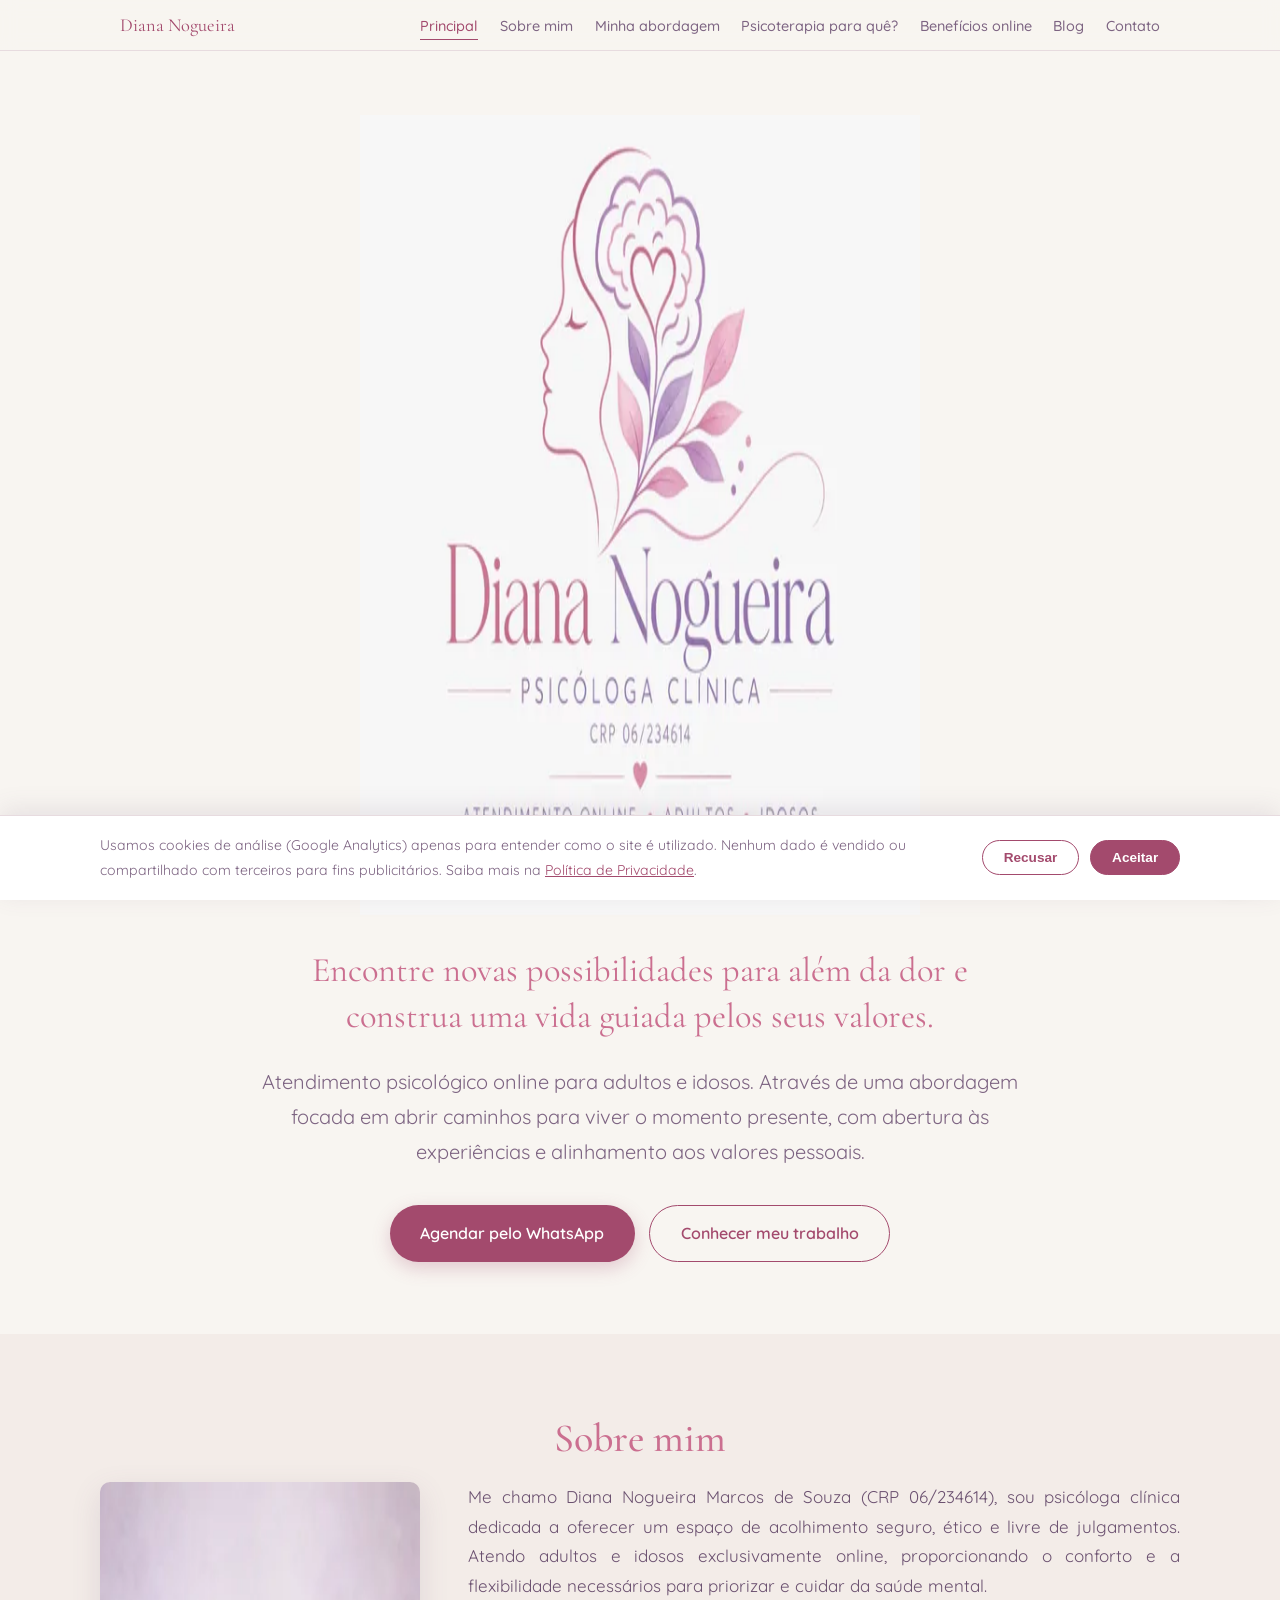
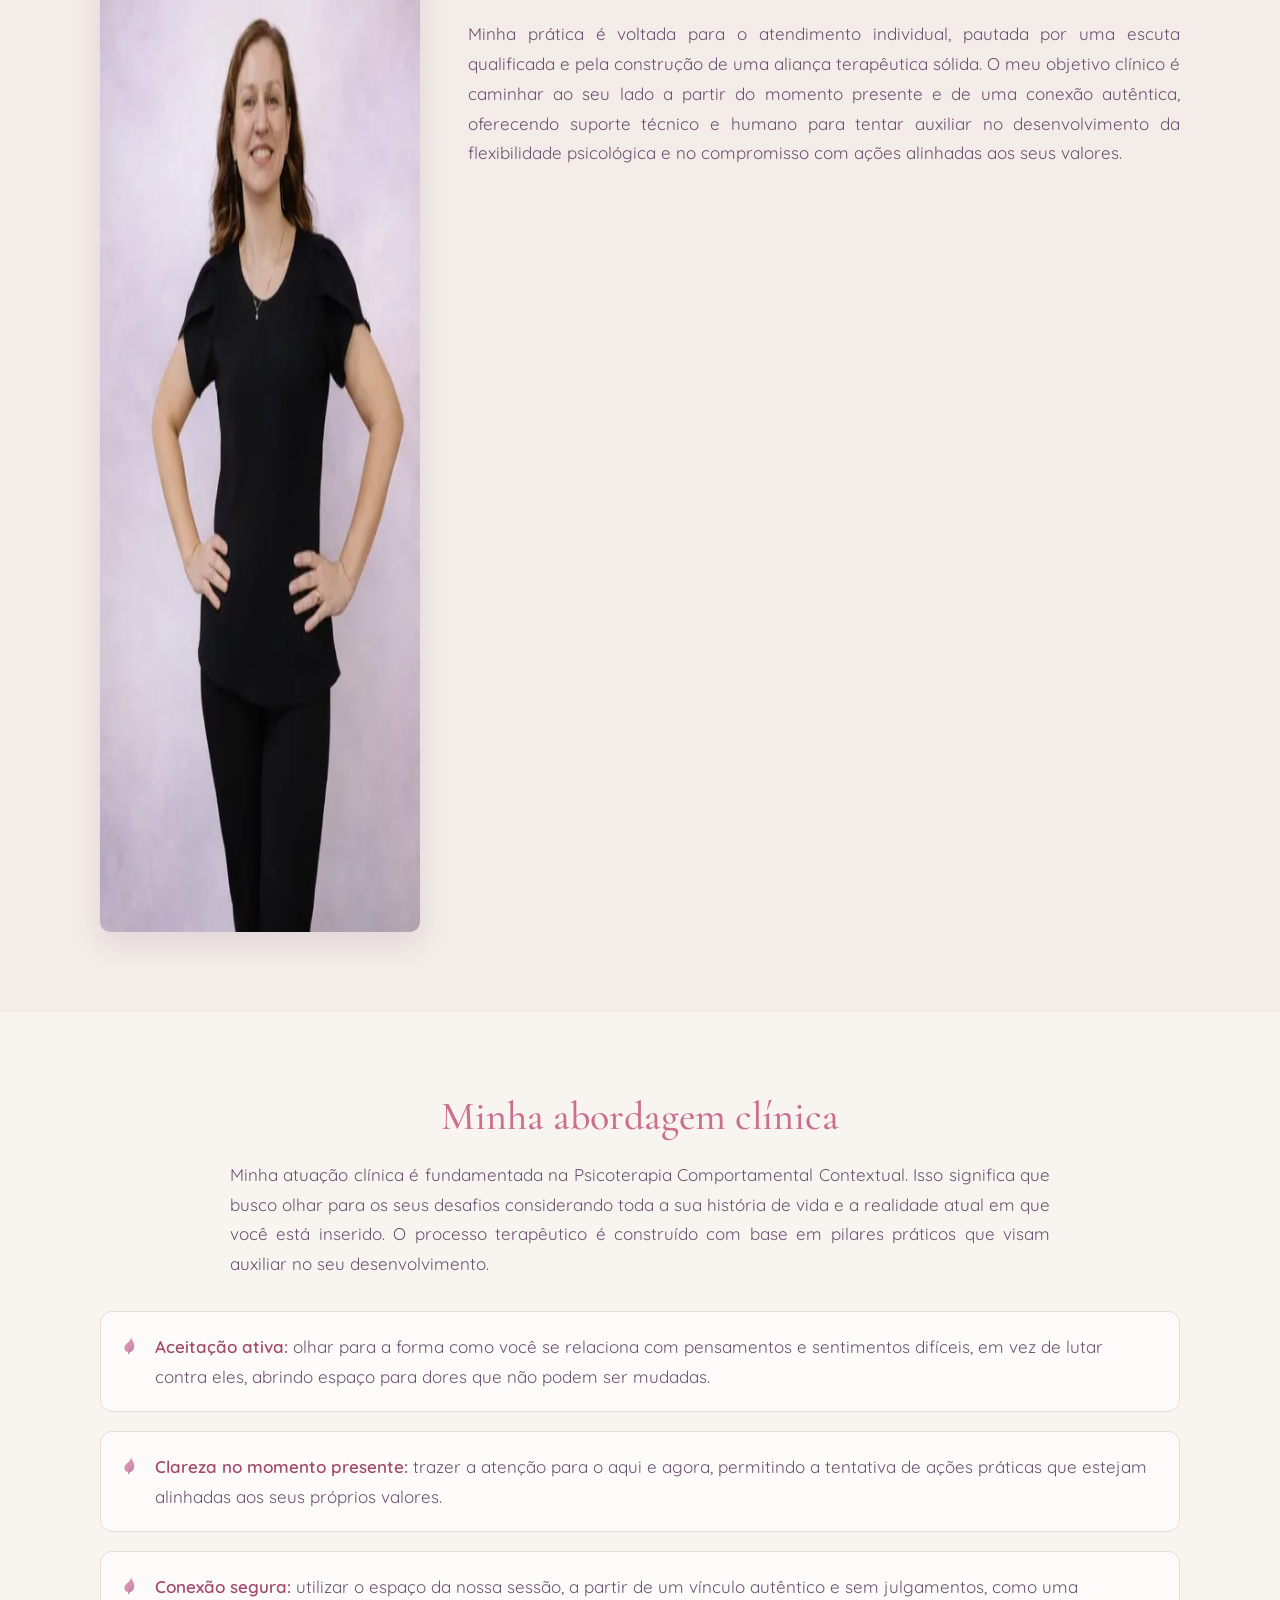
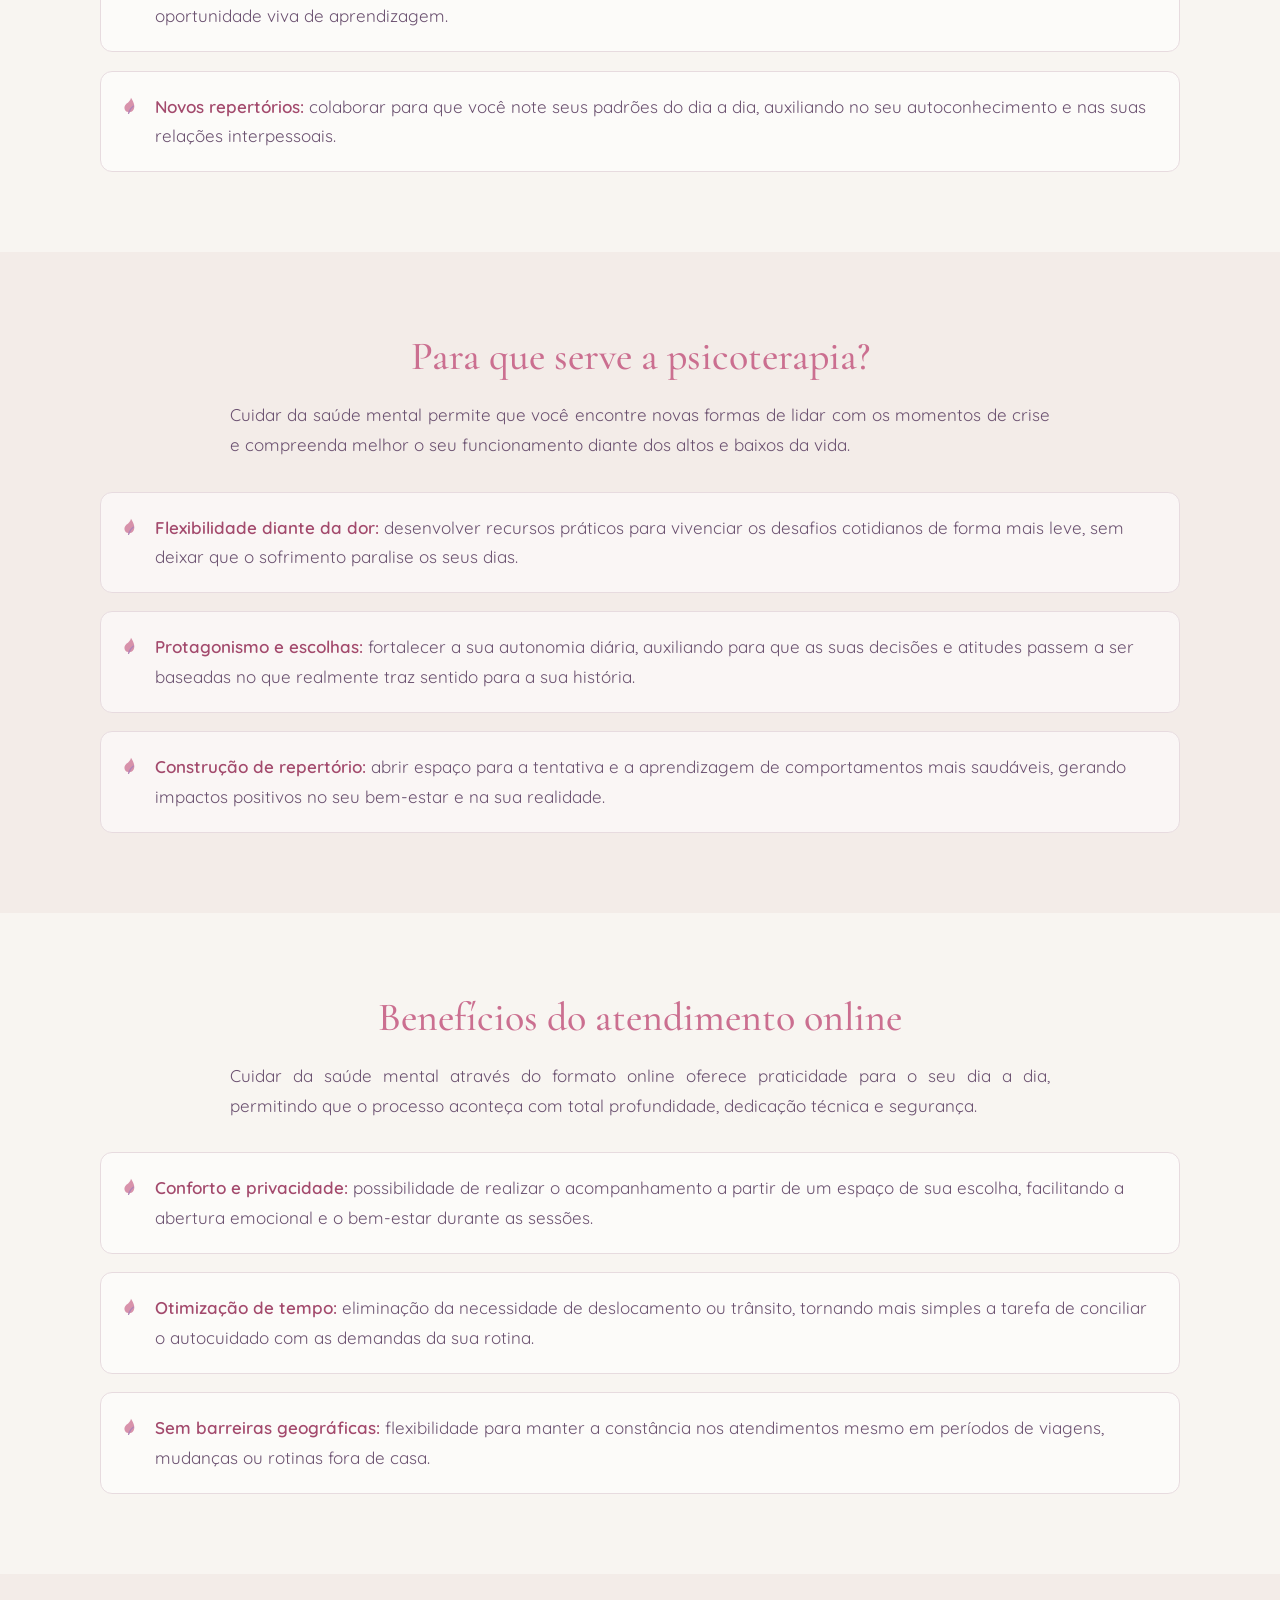
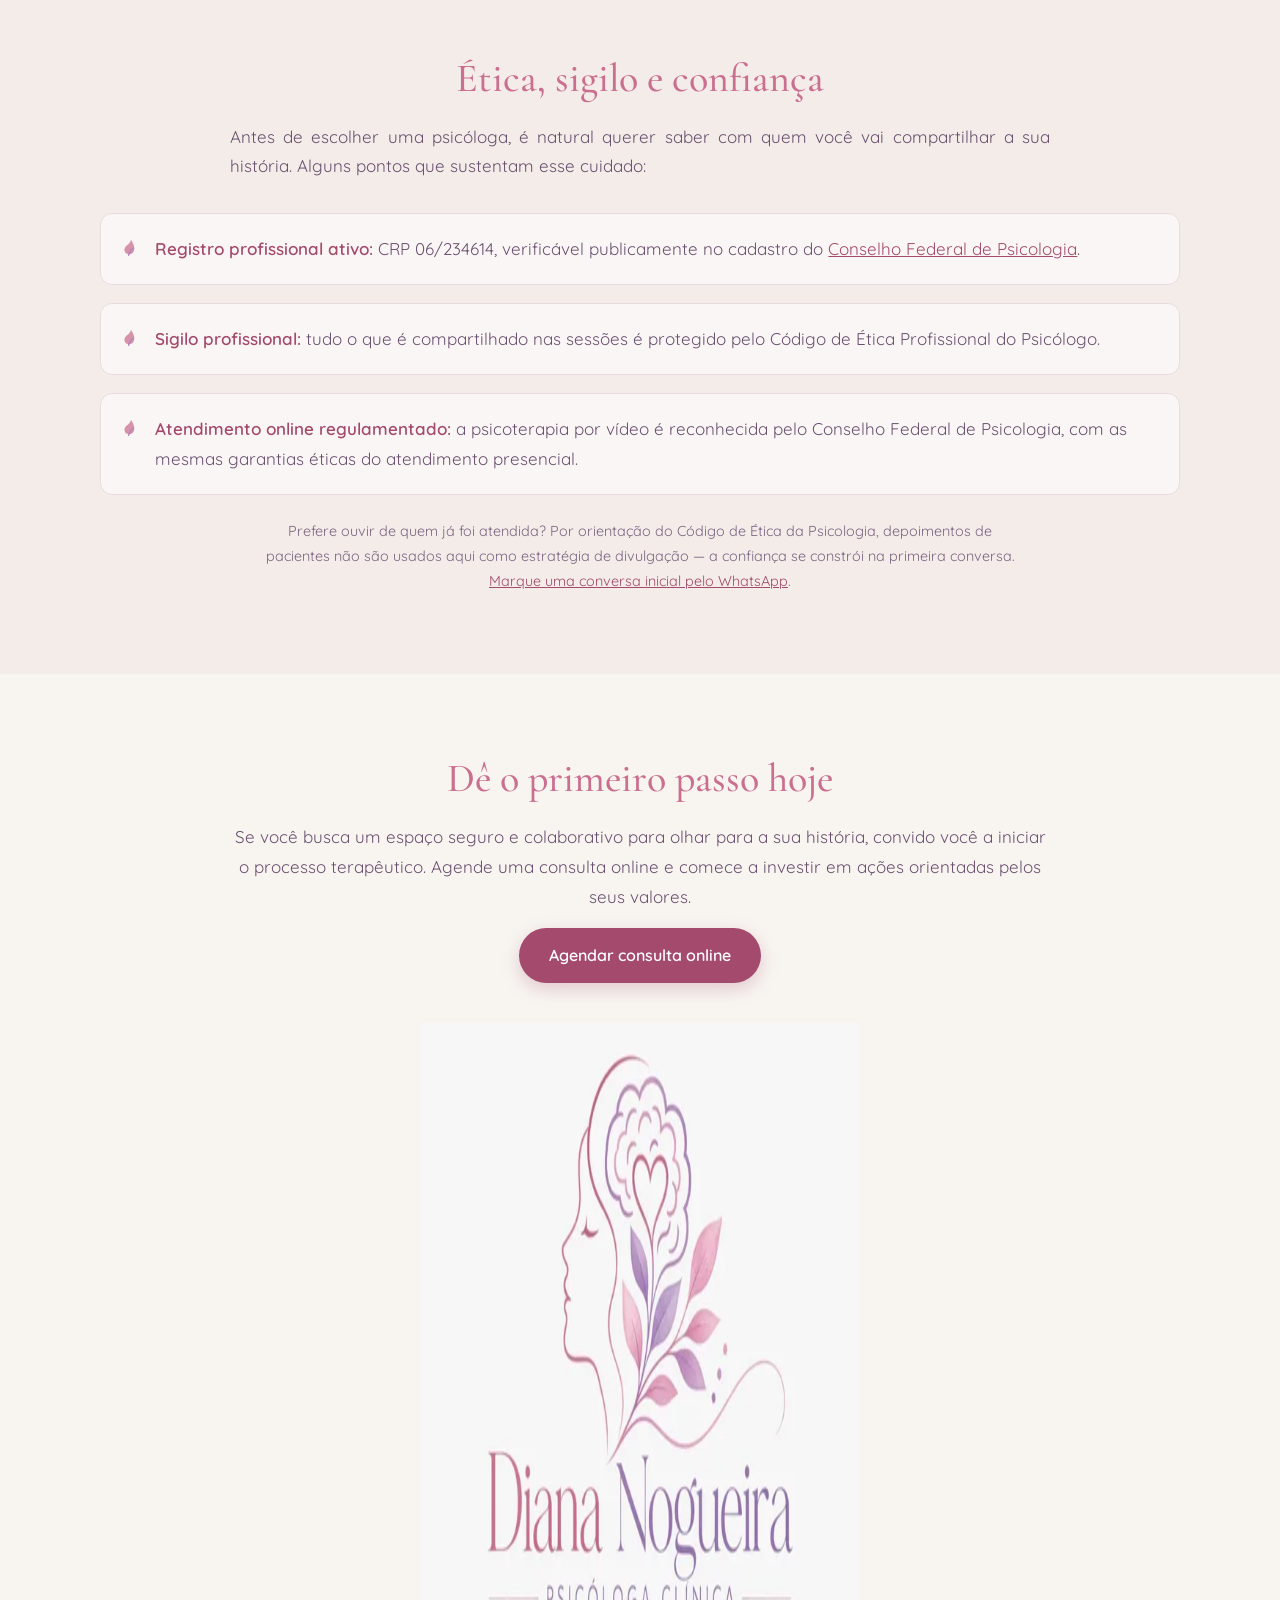
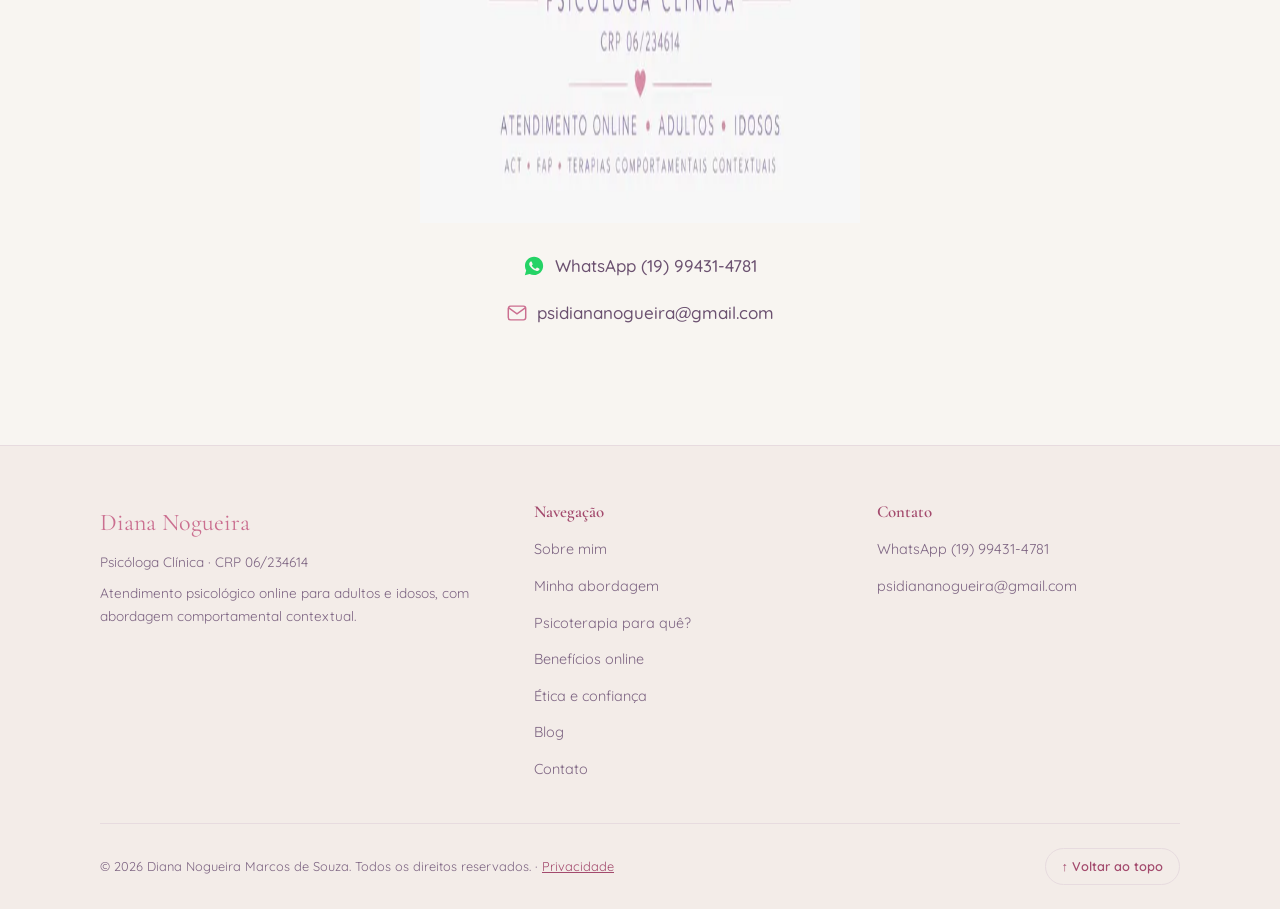
==== index.html @ 44d2a169 "Audiência: otimizar imagens, imagem OG, política de privacidade, blog e seção de confiança - Reduz o" ====
<!DOCTYPE html>
<html lang="pt-BR">
<head>
<meta charset="utf-8">
<meta name="viewport" content="width=device-width, initial-scale=1">
<title>Diana Nogueira — Psicóloga Clínica CRP 06/234614 | Atendimento online</title>
<meta name="description" content="Psicóloga clínica CRP 06/234614. Atendimento psicológico online para adultos e idosos, com abordagem comportamental contextual. Agende sua consulta.">
<meta name="author" content="Diana Nogueira Marcos de Souza">
<link rel="canonical" href="https://psidiananogueira.com.br/">
<meta property="og:type" content="website">
<meta property="og:locale" content="pt_BR">
<meta property="og:url" content="https://psidiananogueira.com.br/">
<meta property="og:title" content="Diana Nogueira — Psicóloga Clínica CRP 06/234614">
<meta property="og:description" content="Atendimento psicológico online para adultos e idosos. Encontre novas possibilidades para além da dor e construa uma vida guiada pelos seus valores.">
<meta property="og:image" content="https://psidiananogueira.com.br/assets/og-image.jpg">
<meta property="og:image:width" content="1200">
<meta property="og:image:height" content="630">
<meta name="twitter:card" content="summary_large_image">
<meta name="twitter:image" content="https://psidiananogueira.com.br/assets/og-image.jpg">
<meta name="theme-color" content="#f8f5f1">
<meta name="robots" content="index,follow">

<!-- Google Analytics (GA4) -->
<!-- Substitua "G-XXXXXXXXXX" (nas duas ocorrências abaixo) pelo ID de métricas
     real do GA4 antes de publicar em produção. Sem um ID válido este script
     não envia dados a lugar nenhum.
     Consentimento (LGPD): por padrão o armazenamento de analytics fica
     "denied" (Google Consent Mode v2). Só passa a "granted" quando a pessoa
     visitante aceita no aviso de cookies — ver script no fim do <body>. -->
<script>window.GA_MEASUREMENT_ID = 'G-XXXXXXXXXX';</script>
<script>
  window.dataLayer = window.dataLayer || [];
  function gtag(){ dataLayer.push(arguments); }
  gtag('consent', 'default', { analytics_storage: 'denied', ad_storage: 'denied' });
  gtag('js', new Date());
  gtag('config', window.GA_MEASUREMENT_ID, { anonymize_ip: true });
</script>
<script async src="https://www.googletagmanager.com/gtag/js?id=G-XXXXXXXXXX"></script>

<link rel="icon" href="assets/favicon.png" type="image/png">
<link rel="apple-touch-icon" href="assets/favicon.png">
<link rel="preconnect" href="https://fonts.googleapis.com">
<link rel="preconnect" href="https://fonts.gstatic.com" crossorigin>
<link href="https://fonts.googleapis.com/css2?family=Cormorant+Garamond:wght@400;500;600&family=Quicksand:wght@400;500;600&display=swap" rel="stylesheet">
<script type="application/ld+json">
{
  "@context": "https://schema.org",
  "@type": "Psychologist",
  "name": "Diana Nogueira Marcos de Souza",
  "alternateName": "Psicóloga Diana Nogueira",
  "description": "Psicóloga clínica (CRP 06/234614). Atendimento psicológico online para adultos e idosos.",
  "url": "https://psidiananogueira.com.br/",
  "image": "https://psidiananogueira.com.br/assets/logo-1200.jpg",
  "email": "psidiananogueira@gmail.com",
  "telephone": "+5519994314781",
  "availableLanguage": "pt-BR",
  "areaServed": "BR",
  "medicalSpecialty": "Psychiatric",
  "availableService": {
    "@type": "MedicalTherapy",
    "name": "Psicoterapia online individual"
  }
}
</script>
<link rel="stylesheet" href="assets/site.css">
</head>
<body>

<header class="site-header">
  <nav class="nav" aria-label="Navegação principal">
    <a class="brand" href="#principal">
      <span>Diana Nogueira</span>
    </a>
    <button class="nav-toggle" aria-expanded="false" aria-controls="menu" aria-label="Abrir menu">☰</button>
    <ul class="nav-links" id="menu">
      <li><a href="#principal">Principal</a></li>
      <li><a href="#sobre">Sobre mim</a></li>
      <li><a href="#abordagem">Minha abordagem</a></li>
      <li><a href="#psicoterapia">Psicoterapia para quê?</a></li>
      <li><a href="#beneficios">Benefícios online</a></li>
      <li><a href="blog/">Blog</a></li>
      <li><a href="#contato">Contato</a></li>
    </ul>
  </nav>
</header>

<main>

<section id="principal" class="hero">
  <div class="wrap">
    <picture>
      <source type="image/webp" srcset="assets/logo-600.webp 600w, assets/logo-1200.webp 1200w" sizes="(max-width:560px) 92vw, 560px">
      <img class="logo" src="assets/logo-1200.jpg" srcset="assets/logo-600.jpg 600w, assets/logo-1200.jpg 1200w" sizes="(max-width:560px) 92vw, 560px" width="1200" height="800" alt="Logotipo Diana Nogueira — psicóloga clínica" fetchpriority="high">
    </picture>
    <h1 class="sr-only">Diana Nogueira — Psicóloga Clínica</h1>
    <p class="claim">Encontre novas possibilidades para além da dor e construa uma vida guiada pelos seus valores.</p>
    <p class="intro lead">Atendimento psicológico online para adultos e idosos. Através de uma abordagem focada em abrir caminhos para viver o momento presente, com abertura às experiências e alinhamento aos valores pessoais.</p>
    <div class="btn-row">
      <a class="btn btn-primary" href="https://wa.me/5519994314781" target="_blank" rel="noopener" data-track="whatsapp" data-track-location="hero">Agendar pelo WhatsApp</a>
      <a class="btn btn-ghost" href="#sobre">Conhecer meu trabalho</a>
    </div>
  </div>
</section>

<section id="sobre">
  <div class="wrap">
    <h2 class="reveal">Sobre mim</h2>
    <div class="about reveal">
      <picture>
        <source type="image/webp" srcset="assets/foto-350.webp 350w, assets/foto-700.webp 700w" sizes="(max-width:820px) 300px, 320px">
        <img src="assets/foto-700.jpg" srcset="assets/foto-350.jpg 350w, assets/foto-700.jpg 700w" sizes="(max-width:820px) 300px, 320px" width="700" height="1050" alt="Diana Nogueira, psicóloga clínica" loading="lazy">
      </picture>
      <div>
        <p>Me chamo Diana Nogueira Marcos de Souza (CRP 06/234614), sou psicóloga clínica dedicada a oferecer um espaço de acolhimento seguro, ético e livre de julgamentos. Atendo adultos e idosos exclusivamente online, proporcionando o conforto e a flexibilidade necessários para priorizar e cuidar da saúde mental.</p>
        <p>Minha prática é voltada para o atendimento individual, pautada por uma escuta qualificada e pela construção de uma aliança terapêutica sólida. O meu objetivo clínico é caminhar ao seu lado a partir do momento presente e de uma conexão autêntica, oferecendo suporte técnico e humano para tentar auxiliar no desenvolvimento da flexibilidade psicológica e no compromisso com ações alinhadas aos seus valores.</p>
      </div>
    </div>
  </div>
</section>

<section id="abordagem">
  <div class="wrap">
    <h2 class="reveal">Minha abordagem clínica</h2>
    <p class="section-intro reveal">Minha atuação clínica é fundamentada na Psicoterapia Comportamental Contextual. Isso significa que busco olhar para os seus desafios considerando toda a sua história de vida e a realidade atual em que você está inserido. O processo terapêutico é construído com base em pilares práticos que visam auxiliar no seu desenvolvimento.</p>
    <ul class="pillars reveal-group">
      <li><strong>Aceitação ativa:</strong> olhar para a forma como você se relaciona com pensamentos e sentimentos difíceis, em vez de lutar contra eles, abrindo espaço para dores que não podem ser mudadas.</li>
      <li><strong>Clareza no momento presente:</strong> trazer a atenção para o aqui e agora, permitindo a tentativa de ações práticas que estejam alinhadas aos seus próprios valores.</li>
      <li><strong>Conexão segura:</strong> utilizar o espaço da nossa sessão, a partir de um vínculo autêntico e sem julgamentos, como uma oportunidade viva de aprendizagem.</li>
      <li><strong>Novos repertórios:</strong> colaborar para que você note seus padrões do dia a dia, auxiliando no seu autoconhecimento e nas suas relações interpessoais.</li>
    </ul>
  </div>
</section>

<section id="psicoterapia">
  <div class="wrap">
    <h2 class="reveal">Para que serve a psicoterapia?</h2>
    <p class="section-intro reveal">Cuidar da saúde mental permite que você encontre novas formas de lidar com os momentos de crise e compreenda melhor o seu funcionamento diante dos altos e baixos da vida.</p>
    <ul class="pillars reveal-group">
      <li><strong>Flexibilidade diante da dor:</strong> desenvolver recursos práticos para vivenciar os desafios cotidianos de forma mais leve, sem deixar que o sofrimento paralise os seus dias.</li>
      <li><strong>Protagonismo e escolhas:</strong> fortalecer a sua autonomia diária, auxiliando para que as suas decisões e atitudes passem a ser baseadas no que realmente traz sentido para a sua história.</li>
      <li><strong>Construção de repertório:</strong> abrir espaço para a tentativa e a aprendizagem de comportamentos mais saudáveis, gerando impactos positivos no seu bem-estar e na sua realidade.</li>
    </ul>
  </div>
</section>

<section id="beneficios">
  <div class="wrap">
    <h2 class="reveal">Benefícios do atendimento online</h2>
    <p class="section-intro reveal">Cuidar da saúde mental através do formato online oferece praticidade para o seu dia a dia, permitindo que o processo aconteça com total profundidade, dedicação técnica e segurança.</p>
    <ul class="pillars reveal-group">
      <li><strong>Conforto e privacidade:</strong> possibilidade de realizar o acompanhamento a partir de um espaço de sua escolha, facilitando a abertura emocional e o bem-estar durante as sessões.</li>
      <li><strong>Otimização de tempo:</strong> eliminação da necessidade de deslocamento ou trânsito, tornando mais simples a tarefa de conciliar o autocuidado com as demandas da sua rotina.</li>
      <li><strong>Sem barreiras geográficas:</strong> flexibilidade para manter a constância nos atendimentos mesmo em períodos de viagens, mudanças ou rotinas fora de casa.</li>
    </ul>
  </div>
</section>

<section id="confianca">
  <div class="wrap">
    <h2 class="reveal">Ética, sigilo e confiança</h2>
    <p class="section-intro reveal">Antes de escolher uma psicóloga, é natural querer saber com quem você vai compartilhar a sua história. Alguns pontos que sustentam esse cuidado:</p>
    <ul class="pillars reveal-group">
      <li><strong>Registro profissional ativo:</strong> CRP 06/234614, verificável publicamente no cadastro do <a href="https://cfp.org.br/" target="_blank" rel="noopener">Conselho Federal de Psicologia</a>.</li>
      <li><strong>Sigilo profissional:</strong> tudo o que é compartilhado nas sessões é protegido pelo Código de Ética Profissional do Psicólogo.</li>
      <li><strong>Atendimento online regulamentado:</strong> a psicoterapia por vídeo é reconhecida pelo Conselho Federal de Psicologia, com as mesmas garantias éticas do atendimento presencial.</li>
    </ul>
    <p class="trust-note">Prefere ouvir de quem já foi atendida? Por orientação do Código de Ética da Psicologia, depoimentos de pacientes não são usados aqui como estratégia de divulgação — a confiança se constrói na primeira conversa. <a href="https://wa.me/5519994314781" target="_blank" rel="noopener" data-track="whatsapp" data-track-location="confianca">Marque uma conversa inicial pelo WhatsApp</a>.</p>
  </div>
</section>

<section id="contato" class="contact">
  <div class="wrap">
    <h2 class="reveal">Dê o primeiro passo hoje</h2>
    <p class="section-intro reveal" style="text-align:center">Se você busca um espaço seguro e colaborativo para olhar para a sua história, convido você a iniciar o processo terapêutico. Agende uma consulta online e comece a investir em ações orientadas pelos seus valores.</p>
    <div class="btn-row">
      <a class="btn btn-primary" href="https://wa.me/5519994314781" target="_blank" rel="noopener" data-track="whatsapp" data-track-location="contato">Agendar consulta online</a>
    </div>
    <picture>
      <source type="image/webp" srcset="assets/logo-600.webp 600w, assets/logo-1200.webp 1200w" sizes="(max-width:820px) 88vw, 440px">
      <img class="logo" src="assets/logo-1200.jpg" srcset="assets/logo-600.jpg 600w, assets/logo-1200.jpg 1200w" sizes="(max-width:820px) 88vw, 440px" width="1200" height="800" alt="" aria-hidden="true" loading="lazy">
    </picture>
    <ul class="contact-list">
      <li>
        <a href="https://wa.me/5519994314781" target="_blank" rel="noopener" data-track="whatsapp" data-track-location="contact-list">
          <svg viewBox="0 0 24 24" fill="#25d366" aria-hidden="true"><path d="M12.04 2C6.58 2 2.13 6.45 2.13 11.91c0 1.75.46 3.45 1.32 4.95L2 22l5.25-1.38a9.9 9.9 0 0 0 4.79 1.22h.01c5.46 0 9.91-4.45 9.91-9.91S17.5 2 12.04 2zm5.8 14.06c-.24.68-1.42 1.31-1.95 1.36-.5.05-.98.24-3.3-.69-2.77-1.09-4.53-3.92-4.67-4.1-.14-.19-1.12-1.49-1.12-2.84s.71-2.02.96-2.29c.25-.28.55-.35.73-.35h.52c.17 0 .4-.06.62.48.24.57.8 1.98.87 2.12.07.14.12.31.02.5-.09.19-.14.31-.28.47-.14.16-.29.36-.42.48-.14.14-.28.29-.12.57.16.28.71 1.17 1.52 1.9 1.05.93 1.93 1.22 2.21 1.36.28.14.44.12.6-.07.17-.19.69-.81.88-1.09.19-.28.37-.23.62-.14.25.09 1.6.75 1.88.89.28.14.46.21.53.33.07.12.07.68-.17 1.36z"/></svg>
          WhatsApp (19) 99431-4781
        </a>
      </li>
      <li>
        <a href="mailto:psidiananogueira@gmail.com" data-track="email" data-track-location="contact-list">
          <svg viewBox="0 0 24 24" fill="none" stroke="#cb6f90" stroke-width="1.6" aria-hidden="true"><rect x="2.5" y="4.5" width="19" height="15" rx="2.5"/><path d="m3 6.5 9 6.5 9-6.5"/></svg>
          psidiananogueira@gmail.com
        </a>
      </li>
    </ul>
  </div>
</section>

</main>

<a class="wa-float" href="https://wa.me/5519994314781" target="_blank" rel="noopener" aria-label="Conversar no WhatsApp" data-track="whatsapp" data-track-location="floating-button">
  <svg viewBox="0 0 24 24" aria-hidden="true"><path d="M12.04 2C6.58 2 2.13 6.45 2.13 11.91c0 1.75.46 3.45 1.32 4.95L2 22l5.25-1.38a9.9 9.9 0 0 0 4.79 1.22h.01c5.46 0 9.91-4.45 9.91-9.91S17.5 2 12.04 2zm5.8 14.06c-.24.68-1.42 1.31-1.95 1.36-.5.05-.98.24-3.3-.69-2.77-1.09-4.53-3.92-4.67-4.1-.14-.19-1.12-1.49-1.12-2.84s.71-2.02.96-2.29c.25-.28.55-.35.73-.35h.52c.17 0 .4-.06.62.48.24.57.8 1.98.87 2.12.07.14.12.31.02.5-.09.19-.14.31-.28.47-.14.16-.29.36-.42.48-.14.14-.28.29-.12.57.16.28.71 1.17 1.52 1.9 1.05.93 1.93 1.22 2.21 1.36.28.14.44.12.6-.07.17-.19.69-.81.88-1.09.19-.28.37-.23.62-.14.25.09 1.6.75 1.88.89.28.14.46.21.53.33.07.12.07.68-.17 1.36z"/></svg>
</a>

<footer class="site-footer">
  <div class="wrap footer-grid">
    <div class="footer-brand">
      <span class="footer-name">Diana Nogueira</span>
      <p>Psicóloga Clínica · CRP 06/234614</p>
      <p>Atendimento psicológico online para adultos e idosos, com abordagem comportamental contextual.</p>
    </div>
    <nav class="footer-links" aria-label="Links do rodapé">
      <h3>Navegação</h3>
      <a href="#sobre">Sobre mim</a>
      <a href="#abordagem">Minha abordagem</a>
      <a href="#psicoterapia">Psicoterapia para quê?</a>
      <a href="#beneficios">Benefícios online</a>
      <a href="#confianca">Ética e confiança</a>
      <a href="blog/">Blog</a>
      <a href="#contato">Contato</a>
    </nav>
    <div class="footer-contact">
      <h3>Contato</h3>
      <a href="https://wa.me/5519994314781" target="_blank" rel="noopener" data-track="whatsapp" data-track-location="footer">WhatsApp (19) 99431-4781</a>
      <a href="mailto:psidiananogueira@gmail.com" data-track="email" data-track-location="footer">psidiananogueira@gmail.com</a>
    </div>
  </div>
  <div class="wrap footer-bottom">
    <p>© <span id="year"></span> Diana Nogueira Marcos de Souza. Todos os direitos reservados. · <a href="privacidade.html">Privacidade</a></p>
    <a class="to-top" href="#principal">↑ Voltar ao topo</a>
  </div>
</footer>

<div class="cookie-banner" id="cookie-banner" role="dialog" aria-label="Aviso de cookies">
  <div class="wrap">
    <p>Usamos cookies de análise (Google Analytics) apenas para entender como o site é utilizado. Nenhum dado é vendido ou compartilhado com terceiros para fins publicitários. Saiba mais na <a href="privacidade.html">Política de Privacidade</a>.</p>
    <div class="cookie-actions">
      <button type="button" class="decline" id="cookie-decline">Recusar</button>
      <button type="button" class="accept" id="cookie-accept">Aceitar</button>
    </div>
  </div>
</div>

<script>
(function(){
  var btn = document.querySelector('.nav-toggle');
  var menu = document.getElementById('menu');
  btn.addEventListener('click', function(){
    var open = menu.classList.toggle('open');
    btn.setAttribute('aria-expanded', open);
    btn.textContent = open ? '✕' : '☰';
  });
  menu.addEventListener('click', function(e){
    if (e.target.tagName === 'A') {
      menu.classList.remove('open');
      btn.setAttribute('aria-expanded','false');
      btn.textContent = '☰';
    }
  });
})();

// footer year
(function(){
  var year = document.getElementById('year');
  if (year) year.textContent = new Date().getFullYear();
})();

// LGPD cookie consent (gates Google Consent Mode's analytics_storage)
(function(){
  var KEY = 'diana-cookie-consent';
  var banner = document.getElementById('cookie-banner');
  var accept = document.getElementById('cookie-accept');
  var decline = document.getElementById('cookie-decline');
  if (!banner || !accept || !decline) return;

  function applyConsent(choice){
    if (typeof gtag === 'function') {
      gtag('consent', 'update', {
        analytics_storage: choice === 'granted' ? 'granted' : 'denied'
      });
    }
  }

  var stored = localStorage.getItem(KEY);
  if (stored === 'granted' || stored === 'denied') {
    applyConsent(stored);
  } else {
    banner.classList.add('show');
  }

  accept.addEventListener('click', function(){
    localStorage.setItem(KEY, 'granted');
    applyConsent('granted');
    banner.classList.remove('show');
  });
  decline.addEventListener('click', function(){
    localStorage.setItem(KEY, 'denied');
    applyConsent('denied');
    banner.classList.remove('show');
  });
})();

// scroll-reveal animations (skipped entirely for prefers-reduced-motion)
(function(){
  if (!('IntersectionObserver' in window)) return;
  if (window.matchMedia('(prefers-reduced-motion: reduce)').matches) return;
  var targets = document.querySelectorAll('.reveal, .reveal-group');
  var io = new IntersectionObserver(function(entries){
    entries.forEach(function(entry){
      if (entry.isIntersecting) {
        entry.target.classList.add('in-view');
        io.unobserve(entry.target);
      }
    });
  }, { threshold: 0.15, rootMargin: '0px 0px -40px 0px' });
  targets.forEach(function(t){ io.observe(t); });
})();

// active nav link highlighting
(function(){
  var sections = document.querySelectorAll('main section[id]');
  var links = document.querySelectorAll('.nav-links a');
  if (!sections.length || !links.length || !('IntersectionObserver' in window)) return;
  var byId = {};
  links.forEach(function(a){ byId[a.getAttribute('href').slice(1)] = a; });
  var io = new IntersectionObserver(function(entries){
    entries.forEach(function(entry){
      var link = byId[entry.target.id];
      if (!link) return;
      if (entry.isIntersecting) {
        links.forEach(function(a){ a.classList.remove('active'); });
        link.classList.add('active');
      }
    });
  }, { rootMargin: '-45% 0px -50% 0px' });
  sections.forEach(function(s){ io.observe(s); });
})();

// Google Analytics contact-click events
(function(){
  document.querySelectorAll('[data-track]').forEach(function(el){
    el.addEventListener('click', function(){
      if (typeof gtag === 'function') {
        gtag('event', 'contact_click', {
          method: el.getAttribute('data-track'),
          location: el.getAttribute('data-track-location') || 'unknown'
        });
      }
    });
  });
})();
</script>
</body>
</html>
---- assets/site.css ----
:root{
  --bg:#f8f5f1;
  --bg-alt:#f3ece8;
  --rose:#cb6f90;
  --rose-deep:#a34a6d;
  --lilac:#b084b8;
  --lilac-text:#856190;
  --ink:#6b5170;
  --ink-soft:#7d6482;
  --line:#e7dbdf;
  --wa:#25d366;
  --max:1080px;
}
*{box-sizing:border-box}
html{scroll-behavior:smooth;scroll-padding-top:76px}
body{
  margin:0;background:var(--bg);color:var(--ink);
  font-family:"Quicksand",-apple-system,BlinkMacSystemFont,"Segoe UI",sans-serif;
  font-size:1.0625rem;line-height:1.75;-webkit-font-smoothing:antialiased;
}
img{max-width:100%;display:block}
a{color:var(--rose-deep)}
.sr-only{position:absolute;width:1px;height:1px;padding:0;margin:-1px;overflow:hidden;clip:rect(0,0,0,0);white-space:nowrap;border:0}

/* ---------- header / nav ---------- */
.site-header{
  position:sticky;top:0;z-index:50;background:rgba(248,245,241,.94);
  backdrop-filter:saturate(140%) blur(8px);border-bottom:1px solid var(--line);
}
.nav{
  max-width:var(--max);margin:0 auto;padding:.55rem 1.25rem;
  display:flex;align-items:center;gap:1rem;justify-content:space-between;
}
.brand{display:flex;align-items:center;gap:.6rem;text-decoration:none;color:inherit}
.brand span{font-family:"Cormorant Garamond",Georgia,serif;font-size:1.15rem;color:var(--rose-deep);white-space:nowrap}
.nav-links{display:flex;gap:1.35rem;list-style:none;margin:0;padding:0;flex-wrap:wrap;justify-content:flex-end}
.nav-links a{
  text-decoration:none;color:var(--ink-soft);font-size:.9rem;font-weight:500;
  padding:.25rem 0;border-bottom:1.5px solid transparent;transition:color .2s,border-color .2s;
}
.nav-links a:hover,.nav-links a:focus-visible{color:var(--rose-deep);border-color:var(--rose-deep)}
.nav-links a.active{color:var(--rose-deep);border-color:var(--rose-deep)}
.nav-toggle{display:none;background:none;border:0;color:var(--rose);font-size:1.6rem;line-height:1;padding:.25rem .5rem;cursor:pointer;transition:transform .2s ease}
.nav-toggle:active{transform:scale(.9)}

/* ---------- layout ---------- */
section{padding:5rem 1.25rem}
section:nth-of-type(even){background:var(--bg-alt)}
.wrap{max-width:var(--max);margin:0 auto}
h1,h2,h3{font-family:"Cormorant Garamond",Georgia,serif;font-weight:500;color:var(--rose);margin:0 0 1.25rem;line-height:1.2}
h1{font-size:clamp(2.2rem,6vw,3.1rem)}
h2{font-size:clamp(1.9rem,4.4vw,2.5rem);text-align:center}
p{margin:0 0 1.15rem}
.lead{font-size:clamp(1.05rem,2.2vw,1.25rem);color:var(--ink-soft)}

/* ---------- hero ---------- */
.hero{text-align:center;padding-top:4rem;padding-bottom:4.5rem}
.hero img.logo{width:min(560px,92vw);margin:0 auto 2rem}
.hero .name{font-family:"Cormorant Garamond",Georgia,serif;font-size:clamp(2.2rem,6vw,3rem);color:var(--rose);margin:0}
.hero .crp{color:var(--lilac-text);font-size:.95rem;letter-spacing:.04em;margin:.35rem 0 2rem}
.hero .claim{font-family:"Cormorant Garamond",Georgia,serif;font-size:clamp(1.6rem,3.6vw,2.15rem);color:var(--rose);max-width:760px;margin:0 auto 1.5rem;line-height:1.35}
.hero .intro{max-width:760px;margin:0 auto 2.25rem;color:var(--ink-soft)}

/* ---------- animations ---------- */
@media (prefers-reduced-motion: no-preference){
  .hero .logo,.hero .claim,.hero .intro,.hero .btn-row{
    opacity:0;animation:hero-in .8s ease forwards;
  }
  .hero .logo{animation-delay:.05s}
  .hero .claim{animation-delay:.2s}
  .hero .intro{animation-delay:.35s}
  .hero .btn-row{animation-delay:.5s}
  @keyframes hero-in{from{opacity:0;transform:translateY(18px)}to{opacity:1;transform:translateY(0)}}

  .reveal{opacity:0;transform:translateY(28px);transition:opacity .7s ease,transform .7s ease}
  .reveal.in-view{opacity:1;transform:translateY(0)}
  .reveal-group>*{opacity:0;transform:translateY(20px);transition:opacity .55s ease,transform .55s ease}
  .reveal-group.in-view>*{opacity:1;transform:translateY(0)}
  .reveal-group.in-view>*:nth-child(1){transition-delay:.05s}
  .reveal-group.in-view>*:nth-child(2){transition-delay:.15s}
  .reveal-group.in-view>*:nth-child(3){transition-delay:.25s}
  .reveal-group.in-view>*:nth-child(4){transition-delay:.35s}

  .wa-float{animation:wa-pulse 2.6s ease-in-out infinite}
  .wa-float:hover{animation-play-state:paused}
  @keyframes wa-pulse{
    0%,100%{box-shadow:0 6px 18px rgba(0,0,0,.22),0 0 0 0 rgba(37,211,102,.45)}
    50%{box-shadow:0 6px 18px rgba(0,0,0,.22),0 0 0 10px rgba(37,211,102,0)}
  }
}
.wa-float{transition:transform .2s ease}
.wa-float:hover{transform:scale(1.08)}

/* ---------- cookie consent ---------- */
.cookie-banner{
  position:fixed;left:0;right:0;bottom:0;z-index:70;
  background:#fff;border-top:1px solid var(--line);box-shadow:0 -6px 24px rgba(107,81,112,.12);
  padding:1.1rem 1.25rem;display:none;
}
.cookie-banner.show{display:block}
.cookie-banner .wrap{
  max-width:var(--max);display:flex;align-items:center;gap:1.5rem;flex-wrap:wrap;justify-content:space-between;
}
.cookie-banner p{margin:0;font-size:.88rem;color:var(--ink-soft);flex:1 1 320px}
.cookie-banner a{color:var(--rose-deep)}
.cookie-actions{display:flex;gap:.7rem;flex:none}
.cookie-actions button{
  border-radius:999px;padding:.55rem 1.3rem;font-weight:600;font-size:.85rem;cursor:pointer;
  border:1.5px solid var(--rose-deep);background:#fff;color:var(--rose-deep);transition:background .2s ease,transform .15s ease;
}
.cookie-actions button:hover{transform:translateY(-1px)}
.cookie-actions .accept{background:var(--rose-deep);color:#fff}
.cookie-actions .accept:hover{background:#93405f}
@media (max-width:560px){
  .cookie-banner .wrap{flex-direction:column;align-items:stretch}
  .cookie-actions{justify-content:stretch}
  .cookie-actions button{flex:1}
}

/* ---------- buttons ---------- */
.btn{
  display:inline-flex;align-items:center;gap:.55rem;text-decoration:none;
  padding:.85rem 1.9rem;border-radius:999px;font-weight:600;font-size:1rem;
  transition:transform .15s ease,box-shadow .2s ease,background .2s ease;
}
.btn:hover{transform:translateY(-2px)}
.btn:active{transform:translateY(0) scale(.97)}
.btn:focus-visible{outline:2px solid var(--rose-deep);outline-offset:3px}
.btn-primary{background:var(--rose-deep);color:#fff;box-shadow:0 6px 18px rgba(163,74,109,.26)}
.btn-primary:hover{background:#93405f}
.btn-ghost{border:1.5px solid var(--rose-deep);color:var(--rose-deep)}
.btn-ghost:hover{background:rgba(163,74,109,.08)}
.btn-row{display:flex;gap:.9rem;flex-wrap:wrap;justify-content:center}

/* ---------- about ---------- */
.about{display:grid;grid-template-columns:320px 1fr;gap:3rem;align-items:start}
.about img{border-radius:10px;box-shadow:0 10px 30px rgba(107,81,112,.14);width:100%}
.about p{text-align:justify;text-justify:inter-word}

/* ---------- pillar lists ---------- */
.pillars{list-style:none;margin:2rem 0 0;padding:0;display:grid;gap:1.15rem}
.pillars li{
  position:relative;padding:1.25rem 1.5rem 1.25rem 3.4rem;background:rgba(255,255,255,.55);
  border:1px solid var(--line);border-radius:12px;
}
.pillars li::before{
  content:"";position:absolute;left:1.25rem;top:1.5rem;width:20px;height:20px;
  background:no-repeat center/contain url("data:image/svg+xml,%3Csvg xmlns='http://www.w3.org/2000/svg' viewBox='0 0 24 24' fill='%23cb6f90'%3E%3Cpath d='M12 2c-1 5-5 6-7 9-1.8 2.7-.6 6.6 2.4 8 2.6 1.2 5.8.2 7.4-2.2 2.3-3.4 1.3-8.4-2.8-14.8z' opacity='.75'/%3E%3Cpath d='M9 21c1-4 3-7 6-9' stroke='%23b084b8' stroke-width='1.4' fill='none' stroke-linecap='round'/%3E%3C/svg%3E");
}
.pillars strong{color:var(--rose-deep);font-weight:600}
.section-intro{max-width:820px;margin:0 auto 1rem;text-align:justify}

/* ---------- contact ---------- */
.contact{text-align:center}
.contact img.logo{width:min(440px,88vw);margin:2.5rem auto 1.75rem}
.contact .name{font-family:"Cormorant Garamond",Georgia,serif;font-size:2rem;color:var(--rose);margin:0}
.contact .crp{color:var(--lilac-text);font-size:.9rem;margin:.3rem 0 2rem}
.contact-list{list-style:none;padding:0;margin:0 0 2rem;display:grid;gap:.8rem;justify-content:center}
.contact-list a{display:inline-flex;align-items:center;gap:.6rem;text-decoration:none;color:var(--ink);font-weight:500}
.contact-list a:hover{color:var(--rose-deep)}
.contact-list svg{width:22px;height:22px;flex:none}

/* ---------- floating whatsapp ---------- */
.wa-float{
  position:fixed;right:1.1rem;bottom:1.1rem;z-index:60;width:56px;height:56px;border-radius:50%;
  background:var(--wa);display:grid;place-items:center;box-shadow:0 6px 18px rgba(0,0,0,.22);
}
.wa-float svg{width:30px;height:30px;fill:#fff}

/* ---------- footer ---------- */
.site-footer{
  background:var(--bg-alt);border-top:1px solid var(--line);
  padding:3.5rem 1.25rem 0;color:var(--ink-soft);font-size:.92rem;
}
.footer-grid{
  display:grid;grid-template-columns:1.3fr 1fr 1fr;gap:2.5rem;
  padding-bottom:2.5rem;border-bottom:1px solid var(--line);
}
.footer-brand .footer-name{font-family:"Cormorant Garamond",Georgia,serif;font-size:1.5rem;color:var(--rose)}
.footer-brand p{margin:.4rem 0 0;font-size:.85rem}
.footer-links,.footer-contact{display:flex;flex-direction:column;gap:.65rem}
.footer-links h3,.footer-contact h3{
  font-family:"Cormorant Garamond",Georgia,serif;font-size:1.05rem;color:var(--rose-deep);
  margin:0 0 .3rem;font-weight:600;
}
.footer-links a,.footer-contact a{
  color:var(--ink-soft);text-decoration:none;font-size:.9rem;width:fit-content;
  border-bottom:1px solid transparent;transition:color .2s ease,border-color .2s ease,transform .2s ease;
}
.footer-links a:hover,.footer-contact a:hover,
.footer-links a:focus-visible,.footer-contact a:focus-visible{
  color:var(--rose-deep);border-color:var(--rose-deep);transform:translateX(3px);
}
.footer-bottom{
  display:flex;align-items:center;justify-content:space-between;flex-wrap:wrap;gap:1rem;
  padding:1.5rem 0;font-size:.8rem;
}
.footer-bottom p{margin:0}
.to-top{
  color:var(--rose-deep);text-decoration:none;font-size:.8rem;font-weight:600;
  border:1px solid var(--line);border-radius:999px;padding:.4rem 1rem;
  transition:background .2s ease,transform .2s ease;
}
.to-top:hover{background:rgba(163,74,109,.08);transform:translateY(-2px)}

@media (max-width:820px){
  .footer-grid{grid-template-columns:1fr;gap:2rem;text-align:left}
  .footer-bottom{justify-content:center;text-align:center}
}

@media (max-width:820px){
  .about{grid-template-columns:1fr;gap:2rem}
  .about img{max-width:300px;margin:0 auto}
  .nav-toggle{display:block}
  .nav-links{
    display:flex;position:absolute;left:0;right:0;top:100%;flex-direction:column;
    background:var(--bg);border-bottom:1px solid var(--line);padding:1rem 1.5rem;gap:.9rem;
    justify-content:flex-start;align-items:flex-start;
    opacity:0;visibility:hidden;transform:translateY(-8px);pointer-events:none;
    transition:opacity .2s ease,transform .2s ease,visibility .2s;
  }
  .nav-links.open{opacity:1;visibility:visible;transform:translateY(0);pointer-events:auto}
  .nav{position:relative}
  section{padding:3.5rem 1.25rem}
  .about p,.section-intro{text-align:left}
}

/* ---------- content pages (privacidade, blog) ---------- */
.page-hero{padding-top:3rem;padding-bottom:1rem;text-align:center}
.page-hero .eyebrow{color:var(--lilac-text);font-size:.85rem;letter-spacing:.08em;text-transform:uppercase;margin-bottom:.5rem}
.prose{max-width:760px;margin:0 auto}
.prose h2{text-align:left;font-size:clamp(1.5rem,3vw,1.9rem);margin-top:2.5rem}
.prose h3{text-align:left;font-size:1.2rem;color:var(--rose-deep);margin:0 0 .75rem}
.prose ul{padding-left:1.3rem;margin:0 0 1.15rem}
.prose li{margin-bottom:.5rem}
.prose .updated{color:var(--ink-soft);font-size:.85rem;text-align:center}

/* ---------- blog ---------- */
.blog-grid{display:grid;grid-template-columns:repeat(auto-fit,minmax(280px,1fr));gap:1.75rem;margin-top:2.5rem}
.blog-card{
  background:rgba(255,255,255,.6);border:1px solid var(--line);border-radius:14px;padding:1.75rem;
  display:flex;flex-direction:column;gap:.75rem;text-decoration:none;color:inherit;
  transition:transform .2s ease,box-shadow .2s ease;
}
.blog-card:hover{transform:translateY(-4px);box-shadow:0 14px 30px rgba(107,81,112,.14)}
.blog-card .tag{color:var(--lilac-text);font-size:.78rem;letter-spacing:.06em;text-transform:uppercase}
.blog-card h3{margin:0}
.blog-card p{color:var(--ink-soft);margin:0;font-size:.95rem}
.blog-card .read-more{color:var(--rose-deep);font-weight:600;font-size:.9rem;margin-top:auto}
.article-meta{color:var(--ink-soft);font-size:.85rem;text-align:center;margin-bottom:2rem}
.article-cta{background:rgba(255,255,255,.6);border:1px solid var(--line);border-radius:14px;padding:1.75rem;text-align:center;margin-top:3rem}

/* ---------- trust / credentials ---------- */
.trust-note{max-width:760px;margin:1.5rem auto 0;text-align:center;color:var(--ink-soft);font-size:.9rem}
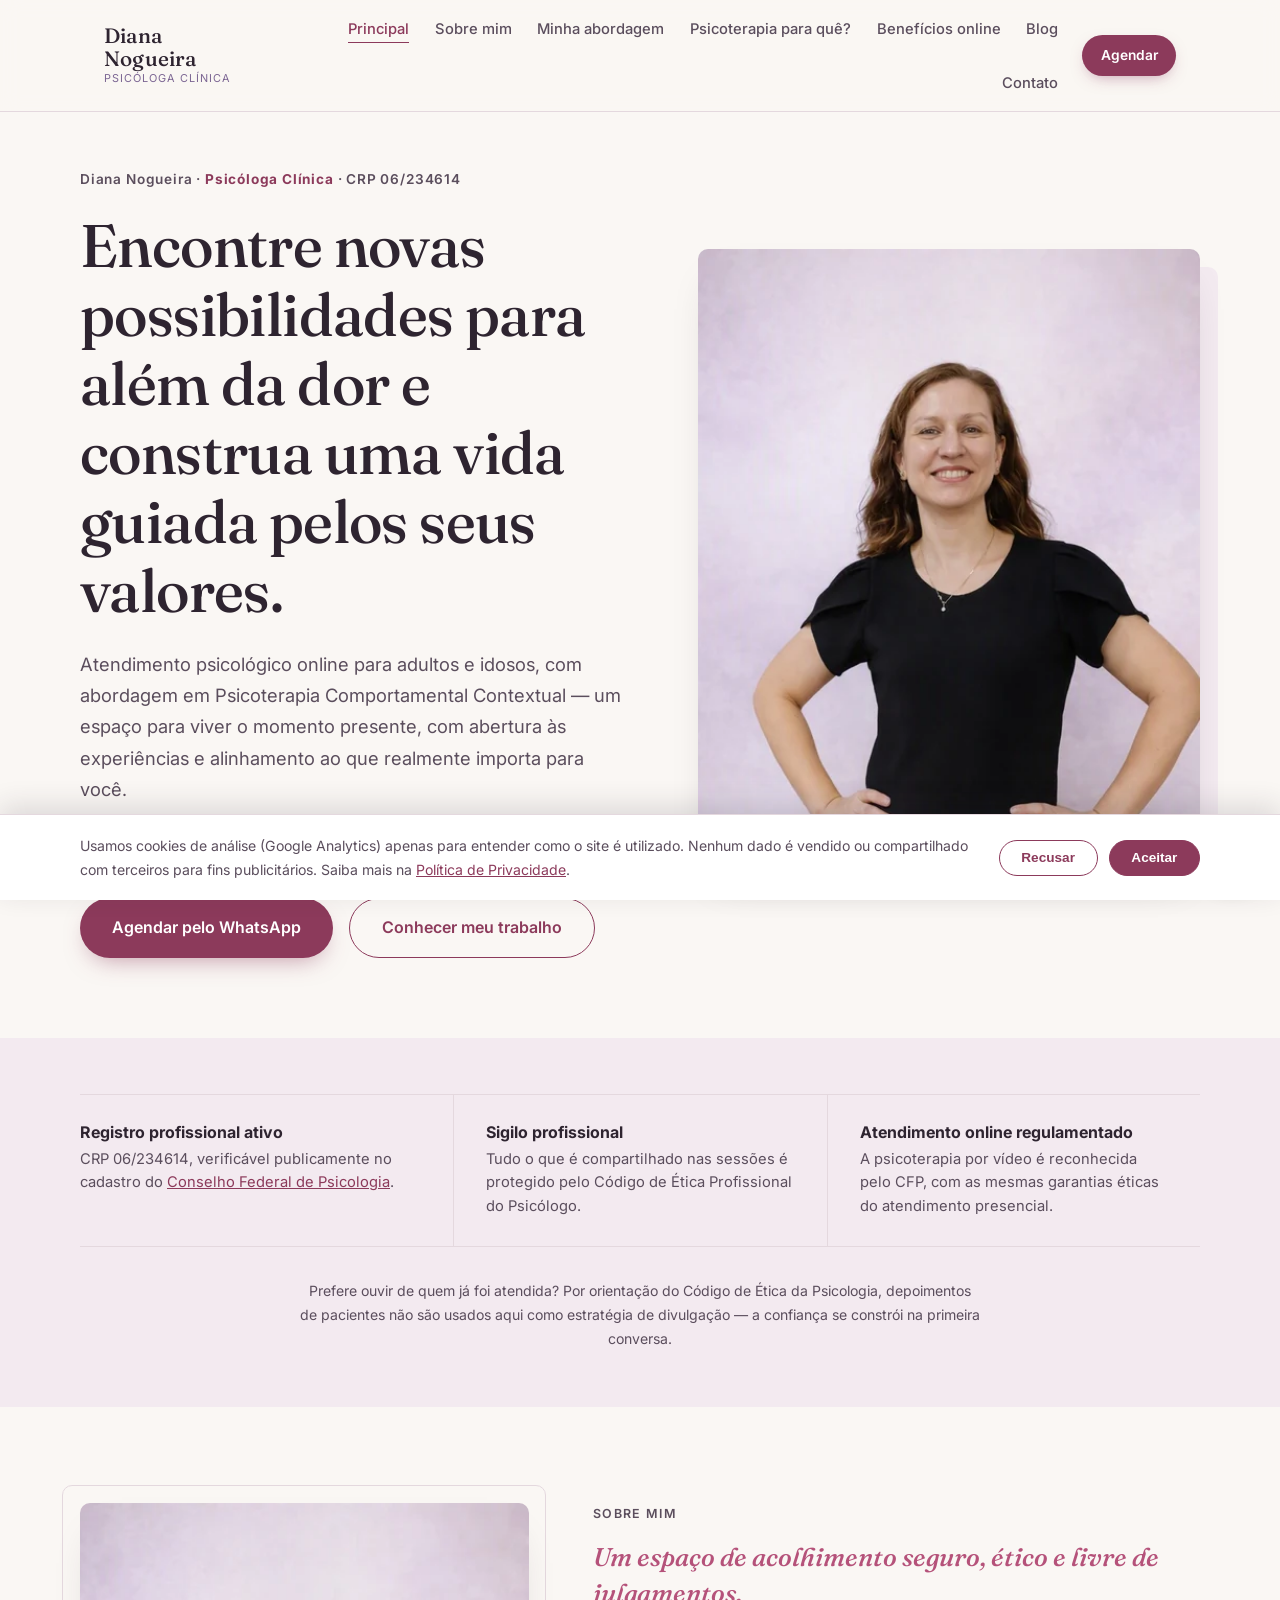
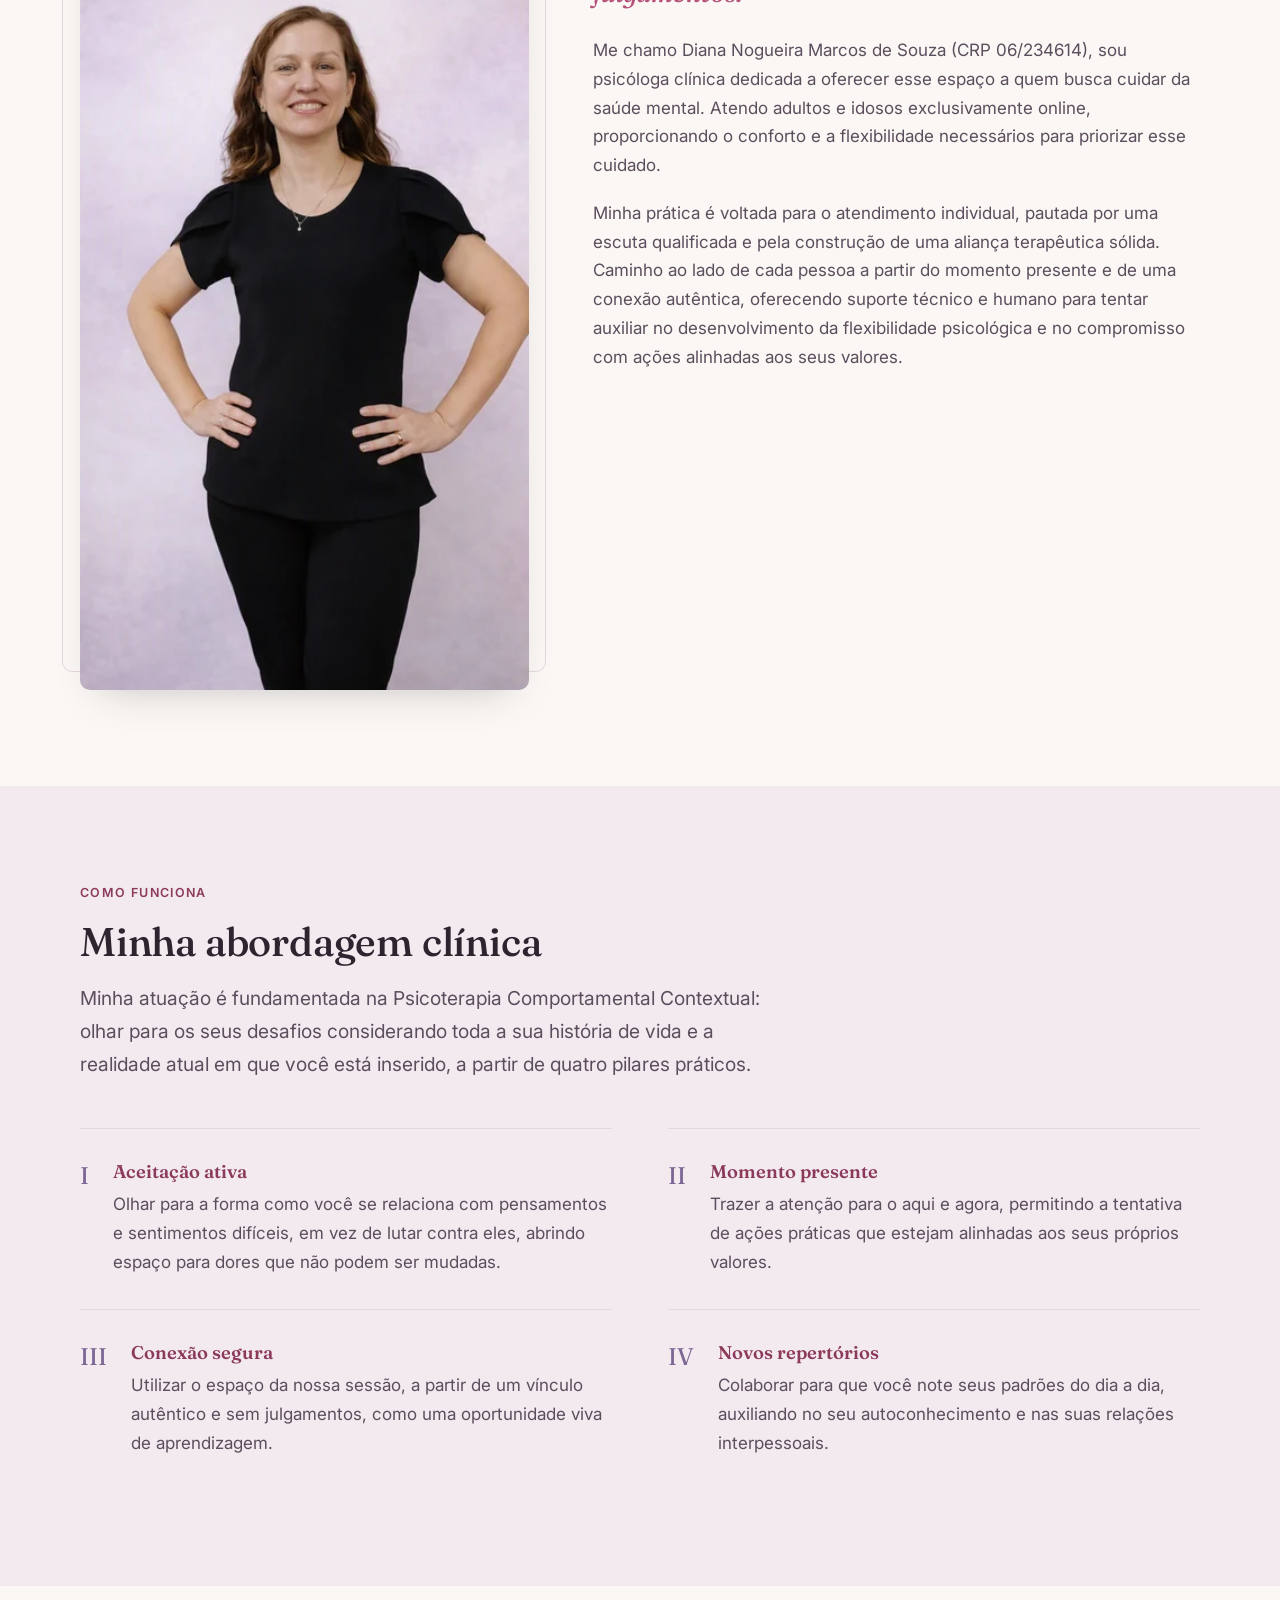
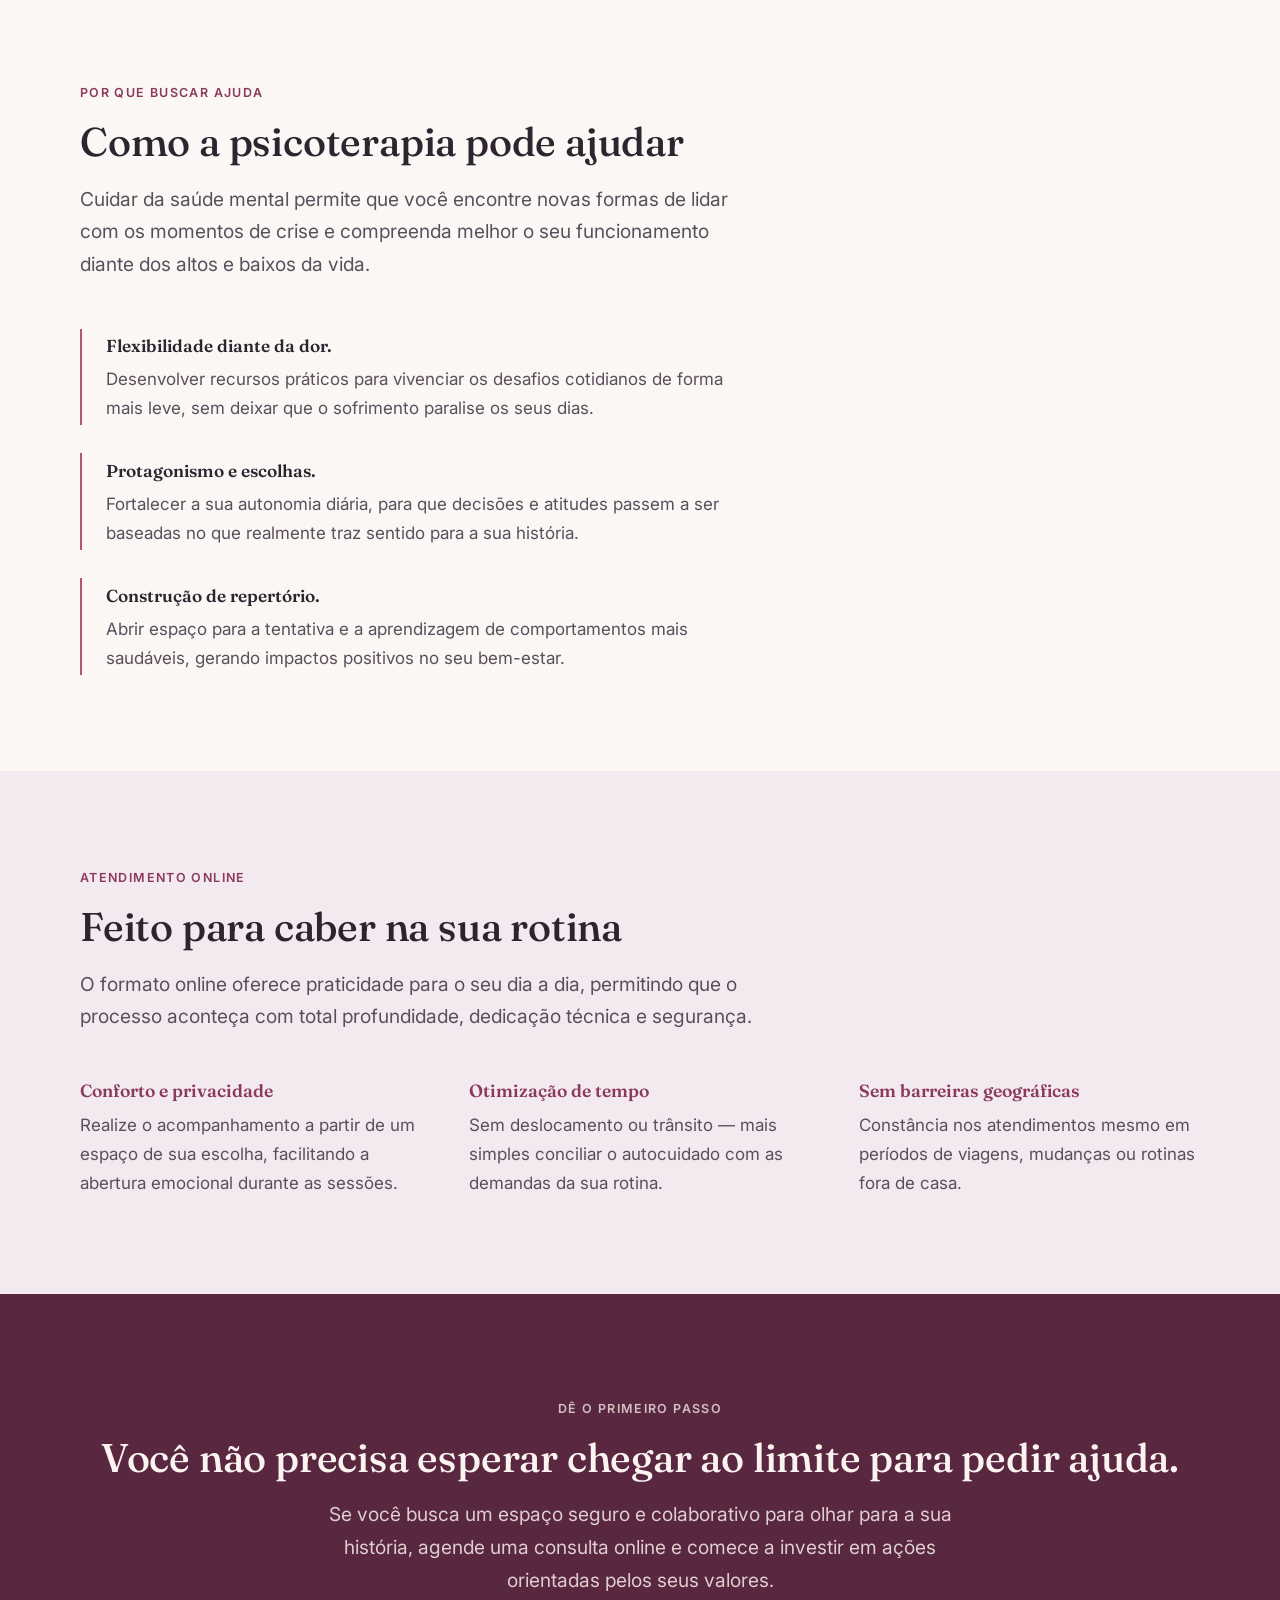
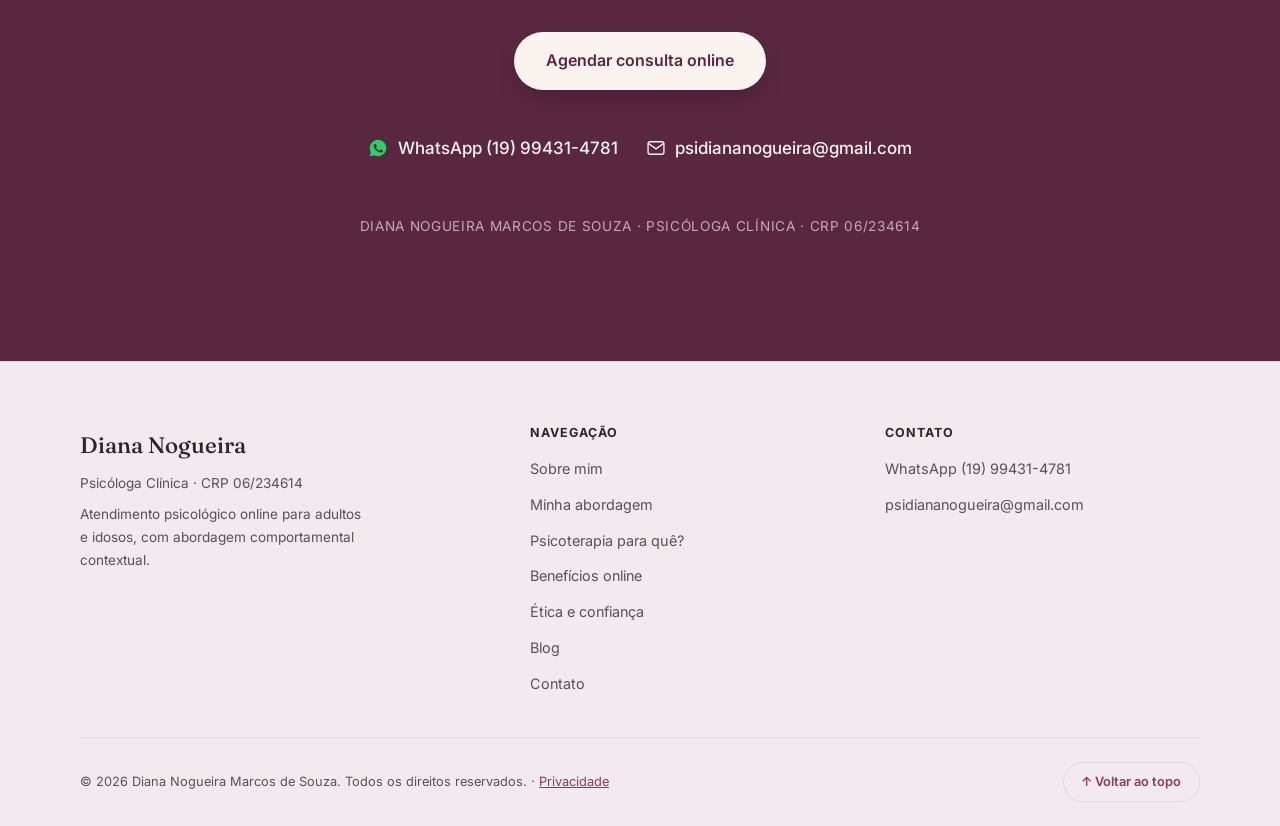
==== commit 56ee95df: "Redesign into a calm editorial premium identity for a private practice Full visual/UX redesign prese" ====
--- a/index.html
+++ b/index.html
@@ -17,7 +17,7 @@
 <meta property="og:image:height" content="630">
 <meta name="twitter:card" content="summary_large_image">
 <meta name="twitter:image" content="https://psidiananogueira.com.br/assets/og-image.jpg">
-<meta name="theme-color" content="#f8f5f1">
+<meta name="theme-color" content="#faf7f4">
 <meta name="robots" content="index,follow">
 
 <!-- Google Analytics (GA4) -->
@@ -41,7 +41,7 @@
 <link rel="apple-touch-icon" href="assets/favicon.png">
 <link rel="preconnect" href="https://fonts.googleapis.com">
 <link rel="preconnect" href="https://fonts.gstatic.com" crossorigin>
-<link href="https://fonts.googleapis.com/css2?family=Cormorant+Garamond:wght@400;500;600&family=Quicksand:wght@400;500;600&display=swap" rel="stylesheet">
+<link href="https://fonts.googleapis.com/css2?family=Fraunces:ital,opsz,wght@0,9..144,400;0,9..144,500;0,9..144,600;1,9..144,500&family=Inter:wght@400;500;600;700&display=swap" rel="stylesheet">
 <script type="application/ld+json">
 {
   "@context": "https://schema.org",
@@ -50,7 +50,7 @@
   "alternateName": "Psicóloga Diana Nogueira",
   "description": "Psicóloga clínica (CRP 06/234614). Atendimento psicológico online para adultos e idosos.",
   "url": "https://psidiananogueira.com.br/",
-  "image": "https://psidiananogueira.com.br/assets/logo-1200.jpg",
+  "image": "https://psidiananogueira.com.br/assets/foto-hero-960.jpg",
   "email": "psidiananogueira@gmail.com",
   "telephone": "+5519994314781",
   "availableLanguage": "pt-BR",
@@ -69,7 +69,8 @@
 <header class="site-header">
   <nav class="nav" aria-label="Navegação principal">
     <a class="brand" href="#principal">
-      <span>Diana Nogueira</span>
+      <span class="brand-name">Diana Nogueira</span>
+      <span class="brand-role">Psicóloga Clínica</span>
     </a>
     <button class="nav-toggle" aria-expanded="false" aria-controls="menu" aria-label="Abrir menu">☰</button>
     <ul class="nav-links" id="menu">
@@ -81,104 +82,163 @@
       <li><a href="blog/">Blog</a></li>
       <li><a href="#contato">Contato</a></li>
     </ul>
+    <a class="nav-cta" href="https://wa.me/5519994314781" target="_blank" rel="noopener" data-track="whatsapp" data-track-location="nav">Agendar</a>
   </nav>
 </header>
 
 <main>
 
 <section id="principal" class="hero">
-  <div class="wrap">
-    <picture>
-      <source type="image/webp" srcset="assets/logo-600.webp 600w, assets/logo-1200.webp 1200w" sizes="(max-width:560px) 92vw, 560px">
-      <img class="logo" src="assets/logo-1200.jpg" srcset="assets/logo-600.jpg 600w, assets/logo-1200.jpg 1200w" sizes="(max-width:560px) 92vw, 560px" width="1200" height="800" alt="Logotipo Diana Nogueira — psicóloga clínica" fetchpriority="high">
-    </picture>
-    <h1 class="sr-only">Diana Nogueira — Psicóloga Clínica</h1>
-    <p class="claim">Encontre novas possibilidades para além da dor e construa uma vida guiada pelos seus valores.</p>
-    <p class="intro lead">Atendimento psicológico online para adultos e idosos. Através de uma abordagem focada em abrir caminhos para viver o momento presente, com abertura às experiências e alinhamento aos valores pessoais.</p>
-    <div class="btn-row">
-      <a class="btn btn-primary" href="https://wa.me/5519994314781" target="_blank" rel="noopener" data-track="whatsapp" data-track-location="hero">Agendar pelo WhatsApp</a>
-      <a class="btn btn-ghost" href="#sobre">Conhecer meu trabalho</a>
-    </div>
+  <div class="wrap hero-grid">
+    <div class="hero-copy">
+      <p class="hero-eyebrow">Diana Nogueira · <strong>Psicóloga Clínica</strong> · CRP 06/234614</p>
+      <h1>Encontre novas possibilidades para além da dor e construa uma vida guiada pelos seus valores.</h1>
+      <p class="hero-lead">Atendimento psicológico online para adultos e idosos, com abordagem em Psicoterapia Comportamental Contextual — um espaço para viver o momento presente, com abertura às experiências e alinhamento ao que realmente importa para você.</p>
+      <ul class="hero-tags">
+        <li>Atendimento 100% online</li>
+        <li>Adultos e idosos</li>
+        <li>Abordagem contextual</li>
+      </ul>
+      <div class="btn-row">
+        <a class="btn btn-primary" href="https://wa.me/5519994314781" target="_blank" rel="noopener" data-track="whatsapp" data-track-location="hero">Agendar pelo WhatsApp</a>
+        <a class="btn btn-ghost" href="#sobre">Conhecer meu trabalho</a>
+      </div>
+    </div>
+    <div class="hero-media">
+      <div class="frame" aria-hidden="true"></div>
+      <picture>
+        <source type="image/webp" srcset="assets/foto-hero-480.webp 480w, assets/foto-hero-720.webp 720w, assets/foto-hero-960.webp 960w" sizes="(max-width:900px) 340px, 480px">
+        <img src="assets/foto-hero-720.jpg" srcset="assets/foto-hero-480.jpg 480w, assets/foto-hero-720.jpg 720w, assets/foto-hero-960.jpg 960w" sizes="(max-width:900px) 340px, 480px" width="720" height="900" alt="Diana Nogueira, psicóloga clínica" fetchpriority="high">
+      </picture>
+    </div>
+  </div>
+</section>
+
+<section id="confianca" class="trust">
+  <div class="wrap">
+    <div class="trust-grid">
+      <div>
+        <h3>Registro profissional ativo</h3>
+        <p>CRP 06/234614, verificável publicamente no cadastro do <a href="https://cfp.org.br/" target="_blank" rel="noopener">Conselho Federal de Psicologia</a>.</p>
+      </div>
+      <div>
+        <h3>Sigilo profissional</h3>
+        <p>Tudo o que é compartilhado nas sessões é protegido pelo Código de Ética Profissional do Psicólogo.</p>
+      </div>
+      <div>
+        <h3>Atendimento online regulamentado</h3>
+        <p>A psicoterapia por vídeo é reconhecida pelo CFP, com as mesmas garantias éticas do atendimento presencial.</p>
+      </div>
+    </div>
+    <p class="trust-note">Prefere ouvir de quem já foi atendida? Por orientação do Código de Ética da Psicologia, depoimentos de pacientes não são usados aqui como estratégia de divulgação — a confiança se constrói na primeira conversa.</p>
   </div>
 </section>
 
 <section id="sobre">
-  <div class="wrap">
-    <h2 class="reveal">Sobre mim</h2>
-    <div class="about reveal">
+  <div class="wrap about-grid">
+    <div class="about-media reveal">
+      <div class="frame" aria-hidden="true"></div>
       <picture>
-        <source type="image/webp" srcset="assets/foto-350.webp 350w, assets/foto-700.webp 700w" sizes="(max-width:820px) 300px, 320px">
-        <img src="assets/foto-700.jpg" srcset="assets/foto-350.jpg 350w, assets/foto-700.jpg 700w" sizes="(max-width:820px) 300px, 320px" width="700" height="1050" alt="Diana Nogueira, psicóloga clínica" loading="lazy">
+        <source type="image/webp" srcset="assets/foto-about-400.webp 400w, assets/foto-about-700.webp 700w" sizes="(max-width:900px) 300px, 380px">
+        <img src="assets/foto-about-700.jpg" srcset="assets/foto-about-400.jpg 400w, assets/foto-about-700.jpg 700w" sizes="(max-width:900px) 300px, 380px" width="700" height="1227" alt="Diana Nogueira, psicóloga clínica, em pé, sorrindo" loading="lazy">
       </picture>
-      <div>
-        <p>Me chamo Diana Nogueira Marcos de Souza (CRP 06/234614), sou psicóloga clínica dedicada a oferecer um espaço de acolhimento seguro, ético e livre de julgamentos. Atendo adultos e idosos exclusivamente online, proporcionando o conforto e a flexibilidade necessários para priorizar e cuidar da saúde mental.</p>
-        <p>Minha prática é voltada para o atendimento individual, pautada por uma escuta qualificada e pela construção de uma aliança terapêutica sólida. O meu objetivo clínico é caminhar ao seu lado a partir do momento presente e de uma conexão autêntica, oferecendo suporte técnico e humano para tentar auxiliar no desenvolvimento da flexibilidade psicológica e no compromisso com ações alinhadas aos seus valores.</p>
-      </div>
+    </div>
+    <div class="about-copy reveal">
+      <p class="eyebrow">Sobre mim</p>
+      <p class="pull">Um espaço de acolhimento seguro, ético e livre de julgamentos.</p>
+      <p>Me chamo Diana Nogueira Marcos de Souza (CRP 06/234614), sou psicóloga clínica dedicada a oferecer esse espaço a quem busca cuidar da saúde mental. Atendo adultos e idosos exclusivamente online, proporcionando o conforto e a flexibilidade necessários para priorizar esse cuidado.</p>
+      <p>Minha prática é voltada para o atendimento individual, pautada por uma escuta qualificada e pela construção de uma aliança terapêutica sólida. Caminho ao lado de cada pessoa a partir do momento presente e de uma conexão autêntica, oferecendo suporte técnico e humano para tentar auxiliar no desenvolvimento da flexibilidade psicológica e no compromisso com ações alinhadas aos seus valores.</p>
     </div>
   </div>
 </section>
 
 <section id="abordagem">
   <div class="wrap">
-    <h2 class="reveal">Minha abordagem clínica</h2>
-    <p class="section-intro reveal">Minha atuação clínica é fundamentada na Psicoterapia Comportamental Contextual. Isso significa que busco olhar para os seus desafios considerando toda a sua história de vida e a realidade atual em que você está inserido. O processo terapêutico é construído com base em pilares práticos que visam auxiliar no seu desenvolvimento.</p>
-    <ul class="pillars reveal-group">
-      <li><strong>Aceitação ativa:</strong> olhar para a forma como você se relaciona com pensamentos e sentimentos difíceis, em vez de lutar contra eles, abrindo espaço para dores que não podem ser mudadas.</li>
-      <li><strong>Clareza no momento presente:</strong> trazer a atenção para o aqui e agora, permitindo a tentativa de ações práticas que estejam alinhadas aos seus próprios valores.</li>
-      <li><strong>Conexão segura:</strong> utilizar o espaço da nossa sessão, a partir de um vínculo autêntico e sem julgamentos, como uma oportunidade viva de aprendizagem.</li>
-      <li><strong>Novos repertórios:</strong> colaborar para que você note seus padrões do dia a dia, auxiliando no seu autoconhecimento e nas suas relações interpessoais.</li>
+    <div class="section-head left">
+      <p class="eyebrow">Como funciona</p>
+      <h2 style="text-align:left">Minha abordagem clínica</h2>
+      <p class="lead">Minha atuação é fundamentada na Psicoterapia Comportamental Contextual: olhar para os seus desafios considerando toda a sua história de vida e a realidade atual em que você está inserido, a partir de quatro pilares práticos.</p>
+    </div>
+    <ol class="approach-list reveal-group">
+      <li>
+        <span class="num" aria-hidden="true">I</span>
+        <div>
+          <h3>Aceitação ativa</h3>
+          <p>Olhar para a forma como você se relaciona com pensamentos e sentimentos difíceis, em vez de lutar contra eles, abrindo espaço para dores que não podem ser mudadas.</p>
+        </div>
+      </li>
+      <li>
+        <span class="num" aria-hidden="true">II</span>
+        <div>
+          <h3>Momento presente</h3>
+          <p>Trazer a atenção para o aqui e agora, permitindo a tentativa de ações práticas que estejam alinhadas aos seus próprios valores.</p>
+        </div>
+      </li>
+      <li>
+        <span class="num" aria-hidden="true">III</span>
+        <div>
+          <h3>Conexão segura</h3>
+          <p>Utilizar o espaço da nossa sessão, a partir de um vínculo autêntico e sem julgamentos, como uma oportunidade viva de aprendizagem.</p>
+        </div>
+      </li>
+      <li>
+        <span class="num" aria-hidden="true">IV</span>
+        <div>
+          <h3>Novos repertórios</h3>
+          <p>Colaborar para que você note seus padrões do dia a dia, auxiliando no seu autoconhecimento e nas suas relações interpessoais.</p>
+        </div>
+      </li>
+    </ol>
+  </div>
+</section>
+
+<section id="psicoterapia">
+  <div class="wrap">
+    <div class="section-head left">
+      <p class="eyebrow">Por que buscar ajuda</p>
+      <h2 style="text-align:left">Como a psicoterapia pode ajudar</h2>
+      <p class="lead">Cuidar da saúde mental permite que você encontre novas formas de lidar com os momentos de crise e compreenda melhor o seu funcionamento diante dos altos e baixos da vida.</p>
+    </div>
+    <ul class="accent-list reveal-group">
+      <li><strong>Flexibilidade diante da dor.</strong> <span>Desenvolver recursos práticos para vivenciar os desafios cotidianos de forma mais leve, sem deixar que o sofrimento paralise os seus dias.</span></li>
+      <li><strong>Protagonismo e escolhas.</strong> <span>Fortalecer a sua autonomia diária, para que decisões e atitudes passem a ser baseadas no que realmente traz sentido para a sua história.</span></li>
+      <li><strong>Construção de repertório.</strong> <span>Abrir espaço para a tentativa e a aprendizagem de comportamentos mais saudáveis, gerando impactos positivos no seu bem-estar.</span></li>
     </ul>
   </div>
 </section>
 
-<section id="psicoterapia">
-  <div class="wrap">
-    <h2 class="reveal">Para que serve a psicoterapia?</h2>
-    <p class="section-intro reveal">Cuidar da saúde mental permite que você encontre novas formas de lidar com os momentos de crise e compreenda melhor o seu funcionamento diante dos altos e baixos da vida.</p>
-    <ul class="pillars reveal-group">
-      <li><strong>Flexibilidade diante da dor:</strong> desenvolver recursos práticos para vivenciar os desafios cotidianos de forma mais leve, sem deixar que o sofrimento paralise os seus dias.</li>
-      <li><strong>Protagonismo e escolhas:</strong> fortalecer a sua autonomia diária, auxiliando para que as suas decisões e atitudes passem a ser baseadas no que realmente traz sentido para a sua história.</li>
-      <li><strong>Construção de repertório:</strong> abrir espaço para a tentativa e a aprendizagem de comportamentos mais saudáveis, gerando impactos positivos no seu bem-estar e na sua realidade.</li>
-    </ul>
-  </div>
-</section>
-
 <section id="beneficios">
   <div class="wrap">
-    <h2 class="reveal">Benefícios do atendimento online</h2>
-    <p class="section-intro reveal">Cuidar da saúde mental através do formato online oferece praticidade para o seu dia a dia, permitindo que o processo aconteça com total profundidade, dedicação técnica e segurança.</p>
-    <ul class="pillars reveal-group">
-      <li><strong>Conforto e privacidade:</strong> possibilidade de realizar o acompanhamento a partir de um espaço de sua escolha, facilitando a abertura emocional e o bem-estar durante as sessões.</li>
-      <li><strong>Otimização de tempo:</strong> eliminação da necessidade de deslocamento ou trânsito, tornando mais simples a tarefa de conciliar o autocuidado com as demandas da sua rotina.</li>
-      <li><strong>Sem barreiras geográficas:</strong> flexibilidade para manter a constância nos atendimentos mesmo em períodos de viagens, mudanças ou rotinas fora de casa.</li>
-    </ul>
-  </div>
-</section>
-
-<section id="confianca">
-  <div class="wrap">
-    <h2 class="reveal">Ética, sigilo e confiança</h2>
-    <p class="section-intro reveal">Antes de escolher uma psicóloga, é natural querer saber com quem você vai compartilhar a sua história. Alguns pontos que sustentam esse cuidado:</p>
-    <ul class="pillars reveal-group">
-      <li><strong>Registro profissional ativo:</strong> CRP 06/234614, verificável publicamente no cadastro do <a href="https://cfp.org.br/" target="_blank" rel="noopener">Conselho Federal de Psicologia</a>.</li>
-      <li><strong>Sigilo profissional:</strong> tudo o que é compartilhado nas sessões é protegido pelo Código de Ética Profissional do Psicólogo.</li>
-      <li><strong>Atendimento online regulamentado:</strong> a psicoterapia por vídeo é reconhecida pelo Conselho Federal de Psicologia, com as mesmas garantias éticas do atendimento presencial.</li>
-    </ul>
-    <p class="trust-note">Prefere ouvir de quem já foi atendida? Por orientação do Código de Ética da Psicologia, depoimentos de pacientes não são usados aqui como estratégia de divulgação — a confiança se constrói na primeira conversa. <a href="https://wa.me/5519994314781" target="_blank" rel="noopener" data-track="whatsapp" data-track-location="confianca">Marque uma conversa inicial pelo WhatsApp</a>.</p>
-  </div>
-</section>
-
-<section id="contato" class="contact">
-  <div class="wrap">
-    <h2 class="reveal">Dê o primeiro passo hoje</h2>
-    <p class="section-intro reveal" style="text-align:center">Se você busca um espaço seguro e colaborativo para olhar para a sua história, convido você a iniciar o processo terapêutico. Agende uma consulta online e comece a investir em ações orientadas pelos seus valores.</p>
-    <div class="btn-row">
-      <a class="btn btn-primary" href="https://wa.me/5519994314781" target="_blank" rel="noopener" data-track="whatsapp" data-track-location="contato">Agendar consulta online</a>
-    </div>
-    <picture>
-      <source type="image/webp" srcset="assets/logo-600.webp 600w, assets/logo-1200.webp 1200w" sizes="(max-width:820px) 88vw, 440px">
-      <img class="logo" src="assets/logo-1200.jpg" srcset="assets/logo-600.jpg 600w, assets/logo-1200.jpg 1200w" sizes="(max-width:820px) 88vw, 440px" width="1200" height="800" alt="" aria-hidden="true" loading="lazy">
-    </picture>
+    <div class="section-head left">
+      <p class="eyebrow">Atendimento online</p>
+      <h2 style="text-align:left">Feito para caber na sua rotina</h2>
+      <p class="lead">O formato online oferece praticidade para o seu dia a dia, permitindo que o processo aconteça com total profundidade, dedicação técnica e segurança.</p>
+    </div>
+    <div class="col-list reveal-group">
+      <div>
+        <h3>Conforto e privacidade</h3>
+        <p>Realize o acompanhamento a partir de um espaço de sua escolha, facilitando a abertura emocional durante as sessões.</p>
+      </div>
+      <div>
+        <h3>Otimização de tempo</h3>
+        <p>Sem deslocamento ou trânsito — mais simples conciliar o autocuidado com as demandas da sua rotina.</p>
+      </div>
+      <div>
+        <h3>Sem barreiras geográficas</h3>
+        <p>Constância nos atendimentos mesmo em períodos de viagens, mudanças ou rotinas fora de casa.</p>
+      </div>
+    </div>
+  </div>
+</section>
+
+<section id="contato" class="final-cta">
+  <div class="wrap">
+    <p class="eyebrow" style="color:rgba(251,243,239,.75)">Dê o primeiro passo</p>
+    <h2>Você não precisa esperar chegar ao limite para pedir ajuda.</h2>
+    <p class="lead">Se você busca um espaço seguro e colaborativo para olhar para a sua história, agende uma consulta online e comece a investir em ações orientadas pelos seus valores.</p>
+    <div class="btn-row center">
+      <a class="btn btn-on-dark" href="https://wa.me/5519994314781" target="_blank" rel="noopener" data-track="whatsapp" data-track-location="contato">Agendar consulta online</a>
+    </div>
     <ul class="contact-list">
       <li>
         <a href="https://wa.me/5519994314781" target="_blank" rel="noopener" data-track="whatsapp" data-track-location="contact-list">
@@ -188,11 +248,12 @@
       </li>
       <li>
         <a href="mailto:psidiananogueira@gmail.com" data-track="email" data-track-location="contact-list">
-          <svg viewBox="0 0 24 24" fill="none" stroke="#cb6f90" stroke-width="1.6" aria-hidden="true"><rect x="2.5" y="4.5" width="19" height="15" rx="2.5"/><path d="m3 6.5 9 6.5 9-6.5"/></svg>
+          <svg viewBox="0 0 24 24" fill="none" stroke="currentColor" stroke-width="1.6" aria-hidden="true"><rect x="2.5" y="4.5" width="19" height="15" rx="2.5"/><path d="m3 6.5 9 6.5 9-6.5"/></svg>
           psidiananogueira@gmail.com
         </a>
       </li>
     </ul>
+    <p class="signoff">Diana Nogueira Marcos de Souza · Psicóloga Clínica · CRP 06/234614</p>
   </div>
 </section>
 
--- a/assets/site.css
+++ b/assets/site.css
@@ -1,101 +1,138 @@
 :root{
-  --bg:#f8f5f1;
-  --bg-alt:#f3ece8;
-  --rose:#cb6f90;
-  --rose-deep:#a34a6d;
-  --lilac:#b084b8;
-  --lilac-text:#856190;
-  --ink:#6b5170;
-  --ink-soft:#7d6482;
-  --line:#e7dbdf;
+  /* neutrals */
+  --bg:#faf7f4;
+  --surface:#f3eaf0;
+  --surface-deep:#5a2740;
+  --cream:#fbf3ef;
+  --ink:#2e2430;
+  --ink-soft:#5b4e5d;
+  --line:#e4d8de;
+
+  /* brand accents (from the existing logo/photography palette) */
+  --rose:#b5527a;       /* large headings / decorative accents only */
+  --rose-deep:#8c3a5b;  /* CTAs, links, small text-safe */
+  --lilac:#7c6693;      /* secondary accent: labels, numerals, icons */
   --wa:#25d366;
-  --max:1080px;
+
+  --max:1120px;
+  --content-max:680px;
+
+  --font-serif:"Fraunces","Iowan Old Style",Georgia,serif;
+  --font-sans:"Inter",-apple-system,BlinkMacSystemFont,"Segoe UI",sans-serif;
+
+  --radius:10px;
+  --shadow-soft:0 18px 40px -22px rgba(46,36,48,.28);
 }
 *{box-sizing:border-box}
-html{scroll-behavior:smooth;scroll-padding-top:76px}
+html{scroll-behavior:smooth;scroll-padding-top:88px}
 body{
   margin:0;background:var(--bg);color:var(--ink);
-  font-family:"Quicksand",-apple-system,BlinkMacSystemFont,"Segoe UI",sans-serif;
-  font-size:1.0625rem;line-height:1.75;-webkit-font-smoothing:antialiased;
+  font-family:var(--font-sans);
+  font-size:1.0625rem;line-height:1.7;-webkit-font-smoothing:antialiased;
+  text-rendering:optimizeLegibility;
 }
 img{max-width:100%;display:block}
 a{color:var(--rose-deep)}
+a:focus-visible,button:focus-visible,.nav-toggle:focus-visible{outline:2.5px solid var(--rose-deep);outline-offset:3px;border-radius:2px}
 .sr-only{position:absolute;width:1px;height:1px;padding:0;margin:-1px;overflow:hidden;clip:rect(0,0,0,0);white-space:nowrap;border:0}
 
 /* ---------- header / nav ---------- */
 .site-header{
-  position:sticky;top:0;z-index:50;background:rgba(248,245,241,.94);
-  backdrop-filter:saturate(140%) blur(8px);border-bottom:1px solid var(--line);
+  position:sticky;top:0;z-index:50;background:rgba(250,247,244,.92);
+  backdrop-filter:saturate(140%) blur(10px);border-bottom:1px solid var(--line);
 }
 .nav{
-  max-width:var(--max);margin:0 auto;padding:.55rem 1.25rem;
-  display:flex;align-items:center;gap:1rem;justify-content:space-between;
-}
-.brand{display:flex;align-items:center;gap:.6rem;text-decoration:none;color:inherit}
-.brand span{font-family:"Cormorant Garamond",Georgia,serif;font-size:1.15rem;color:var(--rose-deep);white-space:nowrap}
-.nav-links{display:flex;gap:1.35rem;list-style:none;margin:0;padding:0;flex-wrap:wrap;justify-content:flex-end}
+  max-width:var(--max);margin:0 auto;padding:.85rem 1.5rem;
+  display:flex;align-items:center;gap:1.5rem;justify-content:space-between;
+}
+.brand{display:flex;flex-direction:column;line-height:1.1;text-decoration:none;color:inherit}
+.brand .brand-name{font-family:var(--font-serif);font-size:1.3rem;font-weight:500;color:var(--ink);letter-spacing:.01em}
+.brand .brand-role{font-size:.68rem;color:var(--lilac);letter-spacing:.09em;text-transform:uppercase;margin-top:.15rem}
+.nav-links{display:flex;align-items:center;gap:1.6rem;list-style:none;margin:0;padding:0;flex-wrap:wrap;justify-content:flex-end}
 .nav-links a{
-  text-decoration:none;color:var(--ink-soft);font-size:.9rem;font-weight:500;
-  padding:.25rem 0;border-bottom:1.5px solid transparent;transition:color .2s,border-color .2s;
+  text-decoration:none;color:var(--ink-soft);font-size:.92rem;font-weight:500;
+  padding:.3rem 0;border-bottom:1.5px solid transparent;transition:color .2s,border-color .2s;
 }
 .nav-links a:hover,.nav-links a:focus-visible{color:var(--rose-deep);border-color:var(--rose-deep)}
 .nav-links a.active{color:var(--rose-deep);border-color:var(--rose-deep)}
-.nav-toggle{display:none;background:none;border:0;color:var(--rose);font-size:1.6rem;line-height:1;padding:.25rem .5rem;cursor:pointer;transition:transform .2s ease}
-.nav-toggle:active{transform:scale(.9)}
-
-/* ---------- layout ---------- */
-section{padding:5rem 1.25rem}
-section:nth-of-type(even){background:var(--bg-alt)}
+.nav-cta{
+  display:inline-flex;text-decoration:none;color:#fff;background:var(--rose-deep);
+  font-size:.86rem;font-weight:600;padding:.55rem 1.15rem;border-radius:999px;
+  box-shadow:0 6px 16px -6px rgba(140,58,91,.5);transition:background .2s ease,transform .15s ease;
+}
+.nav-cta:hover{background:#762f4a;transform:translateY(-1px)}
+.nav-toggle{display:none;background:none;border:0;color:var(--rose-deep);font-size:1.5rem;line-height:1;padding:.25rem .4rem;cursor:pointer}
+.nav-toggle:active{transform:scale(.92)}
+
+/* ---------- layout & type scale ---------- */
+section{padding:6rem 1.5rem}
 .wrap{max-width:var(--max);margin:0 auto}
-h1,h2,h3{font-family:"Cormorant Garamond",Georgia,serif;font-weight:500;color:var(--rose);margin:0 0 1.25rem;line-height:1.2}
-h1{font-size:clamp(2.2rem,6vw,3.1rem)}
-h2{font-size:clamp(1.9rem,4.4vw,2.5rem);text-align:center}
+.measure{max-width:var(--content-max)}
+.center{margin-left:auto;margin-right:auto;text-align:center}
+
+h1,h2,h3{font-family:var(--font-serif);font-weight:500;color:var(--ink);margin:0 0 1.1rem;line-height:1.15}
+h1{font-size:clamp(2.35rem,3.4vw + 1.4rem,3.75rem);letter-spacing:-.01em}
+h2{font-size:clamp(1.85rem,1.6vw + 1.35rem,2.5rem);letter-spacing:-.005em}
+h3{font-size:clamp(1.2rem,.5vw + 1.05rem,1.4rem);color:var(--rose-deep);font-weight:600}
 p{margin:0 0 1.15rem}
-.lead{font-size:clamp(1.05rem,2.2vw,1.25rem);color:var(--ink-soft)}
-
-/* ---------- hero ---------- */
-.hero{text-align:center;padding-top:4rem;padding-bottom:4.5rem}
-.hero img.logo{width:min(560px,92vw);margin:0 auto 2rem}
-.hero .name{font-family:"Cormorant Garamond",Georgia,serif;font-size:clamp(2.2rem,6vw,3rem);color:var(--rose);margin:0}
-.hero .crp{color:var(--lilac-text);font-size:.95rem;letter-spacing:.04em;margin:.35rem 0 2rem}
-.hero .claim{font-family:"Cormorant Garamond",Georgia,serif;font-size:clamp(1.6rem,3.6vw,2.15rem);color:var(--rose);max-width:760px;margin:0 auto 1.5rem;line-height:1.35}
-.hero .intro{max-width:760px;margin:0 auto 2.25rem;color:var(--ink-soft)}
-
-/* ---------- animations ---------- */
+.eyebrow{
+  font-family:var(--font-sans);font-size:.78rem;font-weight:600;letter-spacing:.11em;
+  text-transform:uppercase;color:var(--rose-deep);margin:0 0 1rem;
+}
+.lead{font-size:clamp(1.05rem,.5vw + .95rem,1.2rem);color:var(--ink-soft);line-height:1.7}
+.section-head{max-width:var(--content-max);margin:0 auto 3rem}
+.section-head.left{margin-left:0}
+
+section:nth-of-type(even){background:var(--surface)}
+
+/* ---------- buttons ---------- */
+.btn{
+  display:inline-flex;align-items:center;gap:.6rem;text-decoration:none;
+  padding:.95rem 2rem;border-radius:999px;font-weight:600;font-size:1rem;
+  min-height:48px;transition:transform .15s ease,box-shadow .2s ease,background .2s ease,color .2s ease;
+}
+.btn:hover{transform:translateY(-2px)}
+.btn:active{transform:translateY(0) scale(.98)}
+.btn-primary{background:var(--rose-deep);color:#fff;box-shadow:0 10px 24px -10px rgba(140,58,91,.55)}
+.btn-primary:hover{background:#762f4a}
+.btn-ghost{border:1.5px solid var(--rose-deep);color:var(--rose-deep)}
+.btn-ghost:hover{background:rgba(140,58,91,.08)}
+.btn-on-dark{background:var(--cream);color:var(--surface-deep);box-shadow:0 10px 26px -10px rgba(0,0,0,.35)}
+.btn-on-dark:hover{background:#fff}
+.btn-row{display:flex;gap:1rem;flex-wrap:wrap}
+.btn-row.center{justify-content:center}
+
+/* ---------- motion ---------- */
 @media (prefers-reduced-motion: no-preference){
-  .hero .logo,.hero .claim,.hero .intro,.hero .btn-row{
-    opacity:0;animation:hero-in .8s ease forwards;
-  }
-  .hero .logo{animation-delay:.05s}
-  .hero .claim{animation-delay:.2s}
-  .hero .intro{animation-delay:.35s}
+  .hero-eyebrow,.hero h1,.hero-lead,.hero-tags,.hero .btn-row{opacity:0;animation:rise .75s ease forwards}
+  .hero-eyebrow{animation-delay:.05s}
+  .hero h1{animation-delay:.15s}
+  .hero-lead{animation-delay:.3s}
+  .hero-tags{animation-delay:.4s}
   .hero .btn-row{animation-delay:.5s}
-  @keyframes hero-in{from{opacity:0;transform:translateY(18px)}to{opacity:1;transform:translateY(0)}}
-
-  .reveal{opacity:0;transform:translateY(28px);transition:opacity .7s ease,transform .7s ease}
+  .hero-media{opacity:0;animation:rise .9s ease forwards;animation-delay:.2s}
+  @keyframes rise{from{opacity:0;transform:translateY(16px)}to{opacity:1;transform:translateY(0)}}
+
+  .reveal{opacity:0;transform:translateY(24px);transition:opacity .7s ease,transform .7s ease}
   .reveal.in-view{opacity:1;transform:translateY(0)}
-  .reveal-group>*{opacity:0;transform:translateY(20px);transition:opacity .55s ease,transform .55s ease}
+  .reveal-group>*{opacity:0;transform:translateY(18px);transition:opacity .55s ease,transform .55s ease}
   .reveal-group.in-view>*{opacity:1;transform:translateY(0)}
   .reveal-group.in-view>*:nth-child(1){transition-delay:.05s}
-  .reveal-group.in-view>*:nth-child(2){transition-delay:.15s}
-  .reveal-group.in-view>*:nth-child(3){transition-delay:.25s}
-  .reveal-group.in-view>*:nth-child(4){transition-delay:.35s}
-
-  .wa-float{animation:wa-pulse 2.6s ease-in-out infinite}
-  .wa-float:hover{animation-play-state:paused}
-  @keyframes wa-pulse{
-    0%,100%{box-shadow:0 6px 18px rgba(0,0,0,.22),0 0 0 0 rgba(37,211,102,.45)}
-    50%{box-shadow:0 6px 18px rgba(0,0,0,.22),0 0 0 10px rgba(37,211,102,0)}
-  }
+  .reveal-group.in-view>*:nth-child(2){transition-delay:.13s}
+  .reveal-group.in-view>*:nth-child(3){transition-delay:.21s}
+  .reveal-group.in-view>*:nth-child(4){transition-delay:.29s}
+
+  .wa-float{animation:wa-in .5s ease .6s backwards}
+  @keyframes wa-in{from{opacity:0;transform:scale(.6)}to{opacity:1;transform:scale(1)}}
 }
 .wa-float{transition:transform .2s ease}
-.wa-float:hover{transform:scale(1.08)}
+.wa-float:hover{transform:scale(1.07)}
 
 /* ---------- cookie consent ---------- */
 .cookie-banner{
   position:fixed;left:0;right:0;bottom:0;z-index:70;
-  background:#fff;border-top:1px solid var(--line);box-shadow:0 -6px 24px rgba(107,81,112,.12);
-  padding:1.1rem 1.25rem;display:none;
+  background:#fff;border-top:1px solid var(--line);box-shadow:0 -8px 28px rgba(46,36,48,.14);
+  padding:1.15rem 1.5rem;display:none;
 }
 .cookie-banner.show{display:block}
 .cookie-banner .wrap{
@@ -105,83 +142,149 @@
 .cookie-banner a{color:var(--rose-deep)}
 .cookie-actions{display:flex;gap:.7rem;flex:none}
 .cookie-actions button{
-  border-radius:999px;padding:.55rem 1.3rem;font-weight:600;font-size:.85rem;cursor:pointer;
+  border-radius:999px;padding:.6rem 1.35rem;font-weight:600;font-size:.85rem;cursor:pointer;
   border:1.5px solid var(--rose-deep);background:#fff;color:var(--rose-deep);transition:background .2s ease,transform .15s ease;
 }
 .cookie-actions button:hover{transform:translateY(-1px)}
 .cookie-actions .accept{background:var(--rose-deep);color:#fff}
-.cookie-actions .accept:hover{background:#93405f}
+.cookie-actions .accept:hover{background:#762f4a}
 @media (max-width:560px){
   .cookie-banner .wrap{flex-direction:column;align-items:stretch}
   .cookie-actions{justify-content:stretch}
   .cookie-actions button{flex:1}
 }
 
-/* ---------- buttons ---------- */
-.btn{
-  display:inline-flex;align-items:center;gap:.55rem;text-decoration:none;
-  padding:.85rem 1.9rem;border-radius:999px;font-weight:600;font-size:1rem;
-  transition:transform .15s ease,box-shadow .2s ease,background .2s ease;
-}
-.btn:hover{transform:translateY(-2px)}
-.btn:active{transform:translateY(0) scale(.97)}
-.btn:focus-visible{outline:2px solid var(--rose-deep);outline-offset:3px}
-.btn-primary{background:var(--rose-deep);color:#fff;box-shadow:0 6px 18px rgba(163,74,109,.26)}
-.btn-primary:hover{background:#93405f}
-.btn-ghost{border:1.5px solid var(--rose-deep);color:var(--rose-deep)}
-.btn-ghost:hover{background:rgba(163,74,109,.08)}
-.btn-row{display:flex;gap:.9rem;flex-wrap:wrap;justify-content:center}
-
-/* ---------- about ---------- */
-.about{display:grid;grid-template-columns:320px 1fr;gap:3rem;align-items:start}
-.about img{border-radius:10px;box-shadow:0 10px 30px rgba(107,81,112,.14);width:100%}
-.about p{text-align:justify;text-justify:inter-word}
-
-/* ---------- pillar lists ---------- */
-.pillars{list-style:none;margin:2rem 0 0;padding:0;display:grid;gap:1.15rem}
-.pillars li{
-  position:relative;padding:1.25rem 1.5rem 1.25rem 3.4rem;background:rgba(255,255,255,.55);
-  border:1px solid var(--line);border-radius:12px;
-}
-.pillars li::before{
-  content:"";position:absolute;left:1.25rem;top:1.5rem;width:20px;height:20px;
-  background:no-repeat center/contain url("data:image/svg+xml,%3Csvg xmlns='http://www.w3.org/2000/svg' viewBox='0 0 24 24' fill='%23cb6f90'%3E%3Cpath d='M12 2c-1 5-5 6-7 9-1.8 2.7-.6 6.6 2.4 8 2.6 1.2 5.8.2 7.4-2.2 2.3-3.4 1.3-8.4-2.8-14.8z' opacity='.75'/%3E%3Cpath d='M9 21c1-4 3-7 6-9' stroke='%23b084b8' stroke-width='1.4' fill='none' stroke-linecap='round'/%3E%3C/svg%3E");
-}
-.pillars strong{color:var(--rose-deep);font-weight:600}
-.section-intro{max-width:820px;margin:0 auto 1rem;text-align:justify}
-
-/* ---------- contact ---------- */
-.contact{text-align:center}
-.contact img.logo{width:min(440px,88vw);margin:2.5rem auto 1.75rem}
-.contact .name{font-family:"Cormorant Garamond",Georgia,serif;font-size:2rem;color:var(--rose);margin:0}
-.contact .crp{color:var(--lilac-text);font-size:.9rem;margin:.3rem 0 2rem}
-.contact-list{list-style:none;padding:0;margin:0 0 2rem;display:grid;gap:.8rem;justify-content:center}
+/* ---------- hero ---------- */
+.hero{padding-top:3.5rem;padding-bottom:5rem}
+.hero-grid{display:grid;grid-template-columns:1.05fr .95fr;gap:4rem;align-items:center}
+.hero-eyebrow{font-family:var(--font-sans);font-size:.85rem;font-weight:600;letter-spacing:.06em;color:var(--ink-soft);margin:0 0 1.25rem}
+.hero-eyebrow strong{color:var(--rose-deep);font-weight:700}
+.hero h1{margin-bottom:1.5rem}
+.hero-lead{max-width:52ch;color:var(--ink-soft);font-size:clamp(1.05rem,.4vw + .97rem,1.15rem)}
+.hero-tags{list-style:none;margin:1.75rem 0;padding:0;display:flex;flex-wrap:wrap;gap:.6rem}
+.hero-tags li{
+  font-size:.82rem;font-weight:500;color:var(--rose-deep);background:rgba(140,58,91,.08);
+  border:1px solid rgba(140,58,91,.18);border-radius:999px;padding:.4rem .95rem;
+}
+.hero .btn-row{margin-top:.5rem}
+
+.hero-media{position:relative}
+.hero-media .frame{
+  position:absolute;inset:1.1rem -1.1rem -1.1rem 1.1rem;background:var(--surface);
+  border-radius:var(--radius);z-index:0;
+}
+.hero-media picture{position:relative;z-index:1;display:block}
+.hero-media img{
+  border-radius:var(--radius);box-shadow:var(--shadow-soft);width:100%;height:auto;aspect-ratio:4/5;object-fit:cover;
+}
+
+@media (max-width:900px){
+  .hero-grid{grid-template-columns:1fr;gap:2.75rem}
+  .hero-media{order:-1;max-width:340px;margin:0 auto}
+  .hero-copy{text-align:left}
+}
+
+/* ---------- trust strip ---------- */
+.trust{padding-top:3.5rem;padding-bottom:3.5rem}
+.trust-grid{
+  display:grid;grid-template-columns:repeat(3,1fr);gap:0;
+  border-top:1px solid var(--line);border-bottom:1px solid var(--line);
+}
+.trust-grid>div{padding:1.75rem 2rem;border-left:1px solid var(--line)}
+.trust-grid>div:first-child{border-left:none;padding-left:0}
+.trust-grid h3{font-family:var(--font-sans);font-size:1rem;font-weight:700;color:var(--ink);margin:0 0 .4rem}
+.trust-grid p{margin:0;color:var(--ink-soft);font-size:.92rem;line-height:1.6}
+.trust-note{max-width:var(--content-max);margin:2rem auto 0;text-align:center;color:var(--ink-soft);font-size:.88rem}
+@media (max-width:820px){
+  .trust-grid{grid-template-columns:1fr;border-bottom:none}
+  .trust-grid>div{border-left:none;border-top:1px solid var(--line);padding:1.5rem 0}
+  .trust-grid>div:first-child{border-top:none}
+}
+
+/* ---------- sobre ---------- */
+.about-grid{display:grid;grid-template-columns:.85fr 1.15fr;gap:4rem;align-items:start}
+.about-media{position:relative}
+.about-media .frame{
+  position:absolute;inset:-1.1rem -1.1rem 1.1rem -1.1rem;background:var(--bg);
+  border:1px solid var(--line);border-radius:var(--radius);z-index:0;
+}
+.about-media picture{position:relative;z-index:1;display:block}
+.about-media img{border-radius:var(--radius);box-shadow:var(--shadow-soft);width:100%;height:auto;aspect-ratio:700/1227;object-fit:cover}
+.about-copy .pull{
+  font-family:var(--font-serif);font-style:italic;font-weight:500;color:var(--rose);
+  font-size:clamp(1.3rem,1vw + 1.1rem,1.6rem);line-height:1.4;margin:0 0 1.5rem;
+}
+.about-copy p{color:var(--ink-soft);max-width:60ch}
+@media (max-width:900px){
+  .about-grid{grid-template-columns:1fr;gap:2.5rem}
+  .about-media{max-width:320px;margin:0 auto}
+}
+
+/* ---------- abordagem: numbered editorial list ---------- */
+.approach-list{list-style:none;margin:0;padding:0;display:grid;grid-template-columns:1fr 1fr;gap:0 3.5rem}
+.approach-list li{
+  border-top:1px solid var(--line);padding:2rem 0;display:grid;grid-template-columns:auto 1fr;gap:1.5rem;
+}
+.approach-list .num{font-family:var(--font-serif);font-size:1.5rem;color:var(--lilac);line-height:1;padding-top:.15rem}
+.approach-list h3{margin:0 0 .5rem;font-size:1.15rem}
+.approach-list p{margin:0;color:var(--ink-soft)}
+@media (max-width:820px){
+  .approach-list{grid-template-columns:1fr}
+}
+
+/* ---------- psicoterapia: accent-rule list ---------- */
+.accent-list{list-style:none;margin:2.5rem 0 0;padding:0;display:grid;gap:1.75rem;max-width:var(--content-max)}
+.accent-list li{border-left:2.5px solid var(--rose);padding:.15rem 0 .15rem 1.5rem}
+.accent-list strong{font-family:var(--font-serif);font-weight:600;color:var(--ink);font-size:1.08rem;display:block;margin-bottom:.3rem}
+.accent-list span{color:var(--ink-soft)}
+
+/* ---------- beneficios: minimal columns ---------- */
+.col-list{display:grid;grid-template-columns:repeat(3,1fr);gap:3rem}
+.col-list h3{font-size:1.1rem;margin-bottom:.6rem}
+.col-list p{color:var(--ink-soft);margin:0}
+@media (max-width:820px){
+  .col-list{grid-template-columns:1fr;gap:2.25rem}
+}
+
+/* ---------- final conversion section ---------- */
+.final-cta{
+  background:var(--surface-deep);color:var(--cream);text-align:center;
+  padding:6.5rem 1.5rem;
+}
+.final-cta h2{color:var(--cream)}
+.final-cta .lead{color:rgba(251,243,239,.82);max-width:var(--content-max);margin:0 auto 2.25rem}
+.final-cta .contact-list{margin-top:2.75rem}
+.final-cta .contact-list a{color:var(--cream)}
+.final-cta .contact-list a:hover{color:#fff}
+.final-cta .signoff{margin-top:3rem;font-size:.85rem;letter-spacing:.05em;color:rgba(251,243,239,.65);text-transform:uppercase}
+
+.contact-list{list-style:none;padding:0;margin:0;display:flex;flex-wrap:wrap;gap:1.75rem;justify-content:center}
 .contact-list a{display:inline-flex;align-items:center;gap:.6rem;text-decoration:none;color:var(--ink);font-weight:500}
 .contact-list a:hover{color:var(--rose-deep)}
-.contact-list svg{width:22px;height:22px;flex:none}
+.contact-list svg{width:20px;height:20px;flex:none}
 
 /* ---------- floating whatsapp ---------- */
 .wa-float{
-  position:fixed;right:1.1rem;bottom:1.1rem;z-index:60;width:56px;height:56px;border-radius:50%;
-  background:var(--wa);display:grid;place-items:center;box-shadow:0 6px 18px rgba(0,0,0,.22);
-}
-.wa-float svg{width:30px;height:30px;fill:#fff}
+  position:fixed;right:1.25rem;bottom:1.25rem;z-index:60;width:56px;height:56px;border-radius:50%;
+  background:var(--wa);display:grid;place-items:center;box-shadow:0 8px 20px rgba(0,0,0,.24);
+}
+.wa-float svg{width:29px;height:29px;fill:#fff}
 
 /* ---------- footer ---------- */
 .site-footer{
-  background:var(--bg-alt);border-top:1px solid var(--line);
-  padding:3.5rem 1.25rem 0;color:var(--ink-soft);font-size:.92rem;
+  background:var(--surface);border-top:1px solid var(--line);
+  padding:4rem 1.5rem 0;color:var(--ink-soft);font-size:.92rem;
 }
 .footer-grid{
   display:grid;grid-template-columns:1.3fr 1fr 1fr;gap:2.5rem;
   padding-bottom:2.5rem;border-bottom:1px solid var(--line);
 }
-.footer-brand .footer-name{font-family:"Cormorant Garamond",Georgia,serif;font-size:1.5rem;color:var(--rose)}
-.footer-brand p{margin:.4rem 0 0;font-size:.85rem}
+.footer-brand .footer-name{font-family:var(--font-serif);font-size:1.4rem;font-weight:500;color:var(--ink)}
+.footer-brand p{margin:.5rem 0 0;font-size:.85rem;max-width:32ch}
 .footer-links,.footer-contact{display:flex;flex-direction:column;gap:.65rem}
 .footer-links h3,.footer-contact h3{
-  font-family:"Cormorant Garamond",Georgia,serif;font-size:1.05rem;color:var(--rose-deep);
-  margin:0 0 .3rem;font-weight:600;
+  font-family:var(--font-sans);font-size:.78rem;font-weight:700;letter-spacing:.08em;text-transform:uppercase;color:var(--ink);
+  margin:0 0 .4rem;
 }
 .footer-links a,.footer-contact a{
   color:var(--ink-soft);text-decoration:none;font-size:.9rem;width:fit-content;
@@ -198,57 +301,57 @@
 .footer-bottom p{margin:0}
 .to-top{
   color:var(--rose-deep);text-decoration:none;font-size:.8rem;font-weight:600;
-  border:1px solid var(--line);border-radius:999px;padding:.4rem 1rem;
+  border:1px solid var(--line);border-radius:999px;padding:.5rem 1.1rem;
   transition:background .2s ease,transform .2s ease;
 }
-.to-top:hover{background:rgba(163,74,109,.08);transform:translateY(-2px)}
+.to-top:hover{background:rgba(140,58,91,.08);transform:translateY(-2px)}
 
 @media (max-width:820px){
   .footer-grid{grid-template-columns:1fr;gap:2rem;text-align:left}
   .footer-bottom{justify-content:center;text-align:center}
 }
 
-@media (max-width:820px){
-  .about{grid-template-columns:1fr;gap:2rem}
-  .about img{max-width:300px;margin:0 auto}
+@media (max-width:900px){
   .nav-toggle{display:block}
+  .nav-cta{display:none}
   .nav-links{
     display:flex;position:absolute;left:0;right:0;top:100%;flex-direction:column;
-    background:var(--bg);border-bottom:1px solid var(--line);padding:1rem 1.5rem;gap:.9rem;
+    background:var(--bg);border-bottom:1px solid var(--line);padding:1.25rem 1.5rem;gap:1rem;
     justify-content:flex-start;align-items:flex-start;
     opacity:0;visibility:hidden;transform:translateY(-8px);pointer-events:none;
     transition:opacity .2s ease,transform .2s ease,visibility .2s;
   }
   .nav-links.open{opacity:1;visibility:visible;transform:translateY(0);pointer-events:auto}
   .nav{position:relative}
-  section{padding:3.5rem 1.25rem}
-  .about p,.section-intro{text-align:left}
+  section{padding:4rem 1.25rem}
+  .approach-list,.col-list{gap:0}
+}
+@media (max-width:480px){
+  .hero{padding-top:2.5rem}
+  section{padding:3.25rem 1.1rem}
+  .final-cta{padding:4.5rem 1.25rem}
 }
 
 /* ---------- content pages (privacidade, blog) ---------- */
-.page-hero{padding-top:3rem;padding-bottom:1rem;text-align:center}
-.page-hero .eyebrow{color:var(--lilac-text);font-size:.85rem;letter-spacing:.08em;text-transform:uppercase;margin-bottom:.5rem}
-.prose{max-width:760px;margin:0 auto}
-.prose h2{text-align:left;font-size:clamp(1.5rem,3vw,1.9rem);margin-top:2.5rem}
-.prose h3{text-align:left;font-size:1.2rem;color:var(--rose-deep);margin:0 0 .75rem}
+.page-hero{padding-top:3.5rem;padding-bottom:1rem}
+.page-hero .eyebrow{margin-bottom:.6rem}
+.prose{max-width:var(--content-max);margin:0 auto}
+.prose h2{font-size:clamp(1.5rem,3vw,1.9rem);margin-top:2.5rem}
+.prose h3{font-size:1.2rem;color:var(--rose-deep);margin:0 0 .75rem}
 .prose ul{padding-left:1.3rem;margin:0 0 1.15rem}
 .prose li{margin-bottom:.5rem}
-.prose .updated{color:var(--ink-soft);font-size:.85rem;text-align:center}
+.prose .updated{color:var(--ink-soft);font-size:.85rem}
 
 /* ---------- blog ---------- */
-.blog-grid{display:grid;grid-template-columns:repeat(auto-fit,minmax(280px,1fr));gap:1.75rem;margin-top:2.5rem}
+.blog-grid{display:grid;grid-template-columns:repeat(auto-fit,minmax(280px,1fr));gap:2rem;margin-top:2.5rem}
 .blog-card{
-  background:rgba(255,255,255,.6);border:1px solid var(--line);border-radius:14px;padding:1.75rem;
+  border-top:1px solid var(--line);padding-top:1.5rem;
   display:flex;flex-direction:column;gap:.75rem;text-decoration:none;color:inherit;
-  transition:transform .2s ease,box-shadow .2s ease;
-}
-.blog-card:hover{transform:translateY(-4px);box-shadow:0 14px 30px rgba(107,81,112,.14)}
-.blog-card .tag{color:var(--lilac-text);font-size:.78rem;letter-spacing:.06em;text-transform:uppercase}
-.blog-card h3{margin:0}
+}
+.blog-card .tag{color:var(--lilac);font-size:.78rem;letter-spacing:.06em;text-transform:uppercase;font-weight:600}
+.blog-card h3{margin:0;color:var(--ink);transition:color .2s ease}
+.blog-card:hover h3{color:var(--rose-deep)}
 .blog-card p{color:var(--ink-soft);margin:0;font-size:.95rem}
 .blog-card .read-more{color:var(--rose-deep);font-weight:600;font-size:.9rem;margin-top:auto}
-.article-meta{color:var(--ink-soft);font-size:.85rem;text-align:center;margin-bottom:2rem}
-.article-cta{background:rgba(255,255,255,.6);border:1px solid var(--line);border-radius:14px;padding:1.75rem;text-align:center;margin-top:3rem}
-
-/* ---------- trust / credentials ---------- */
-.trust-note{max-width:760px;margin:1.5rem auto 0;text-align:center;color:var(--ink-soft);font-size:.9rem}
+.article-meta{color:var(--ink-soft);font-size:.85rem;margin-bottom:2.5rem}
+.article-cta{border-top:1px solid var(--line);border-bottom:1px solid var(--line);padding:2rem 0;text-align:center;margin-top:3rem}
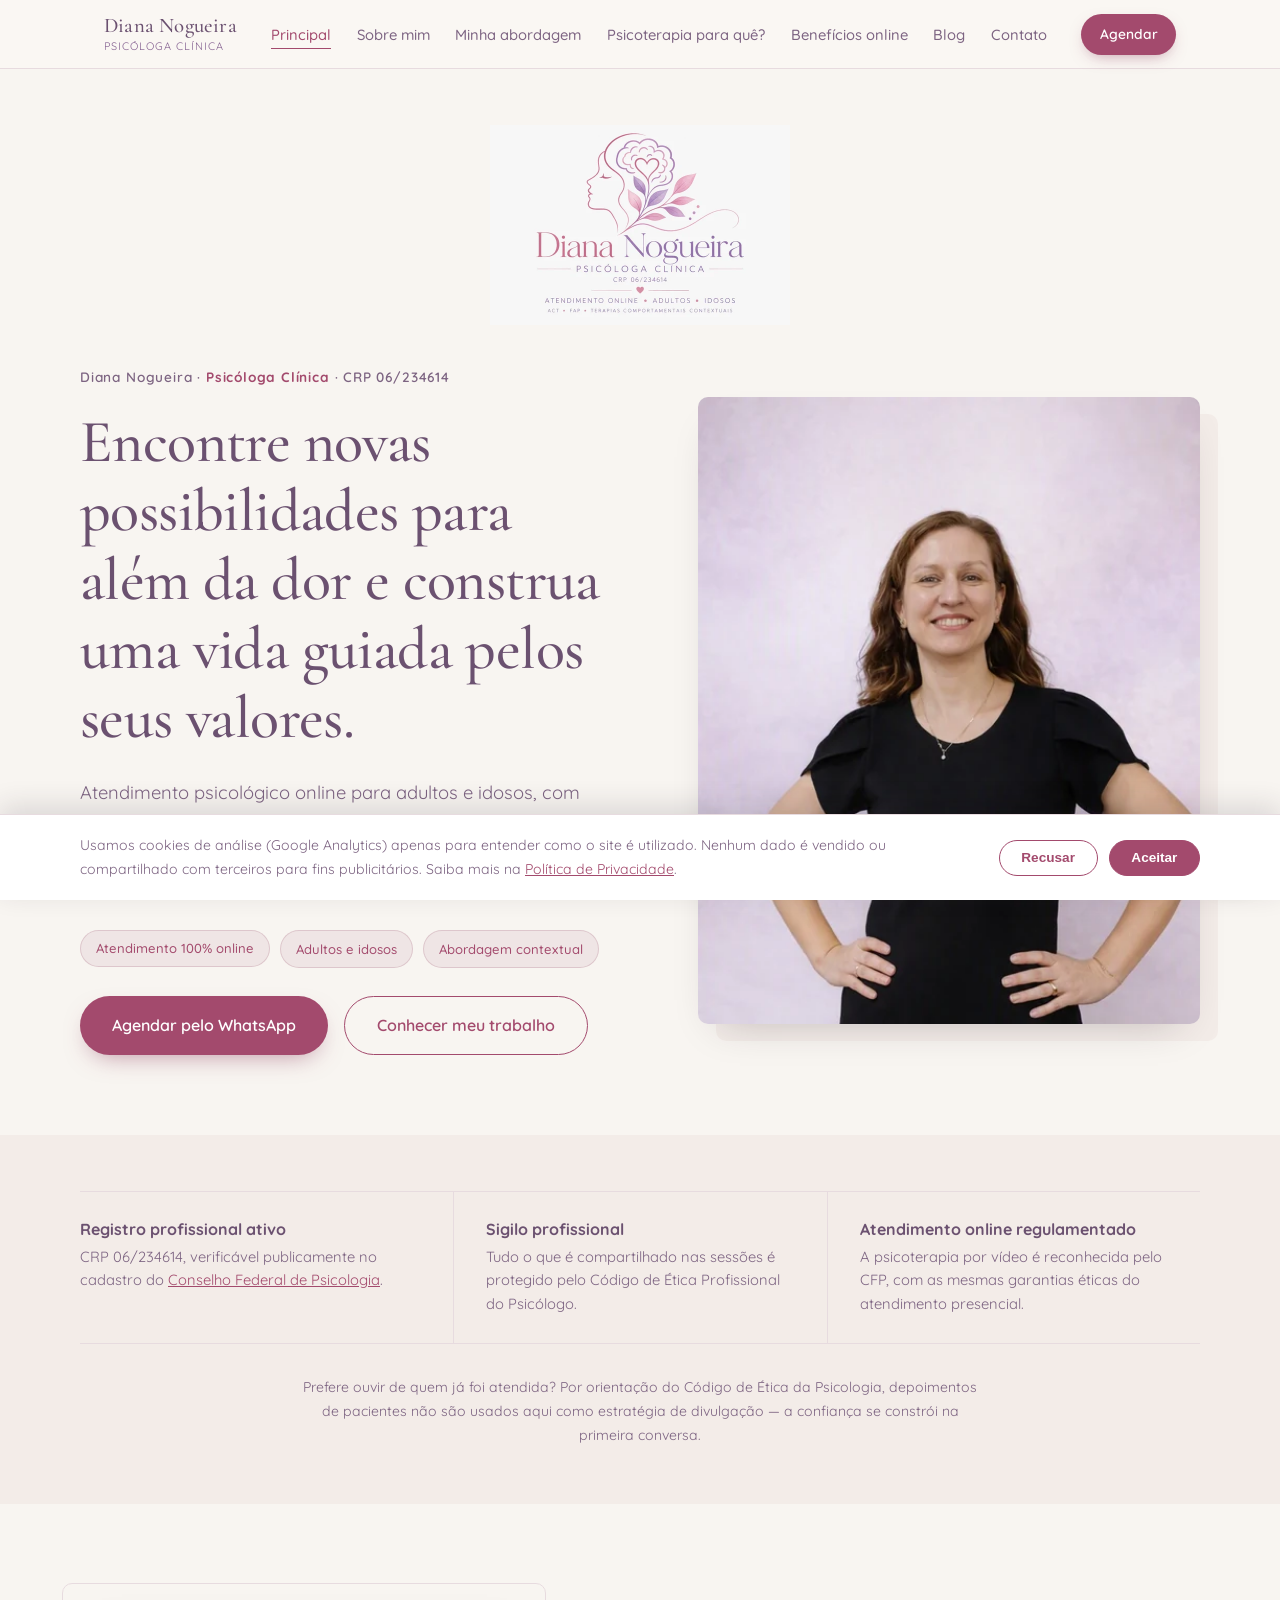
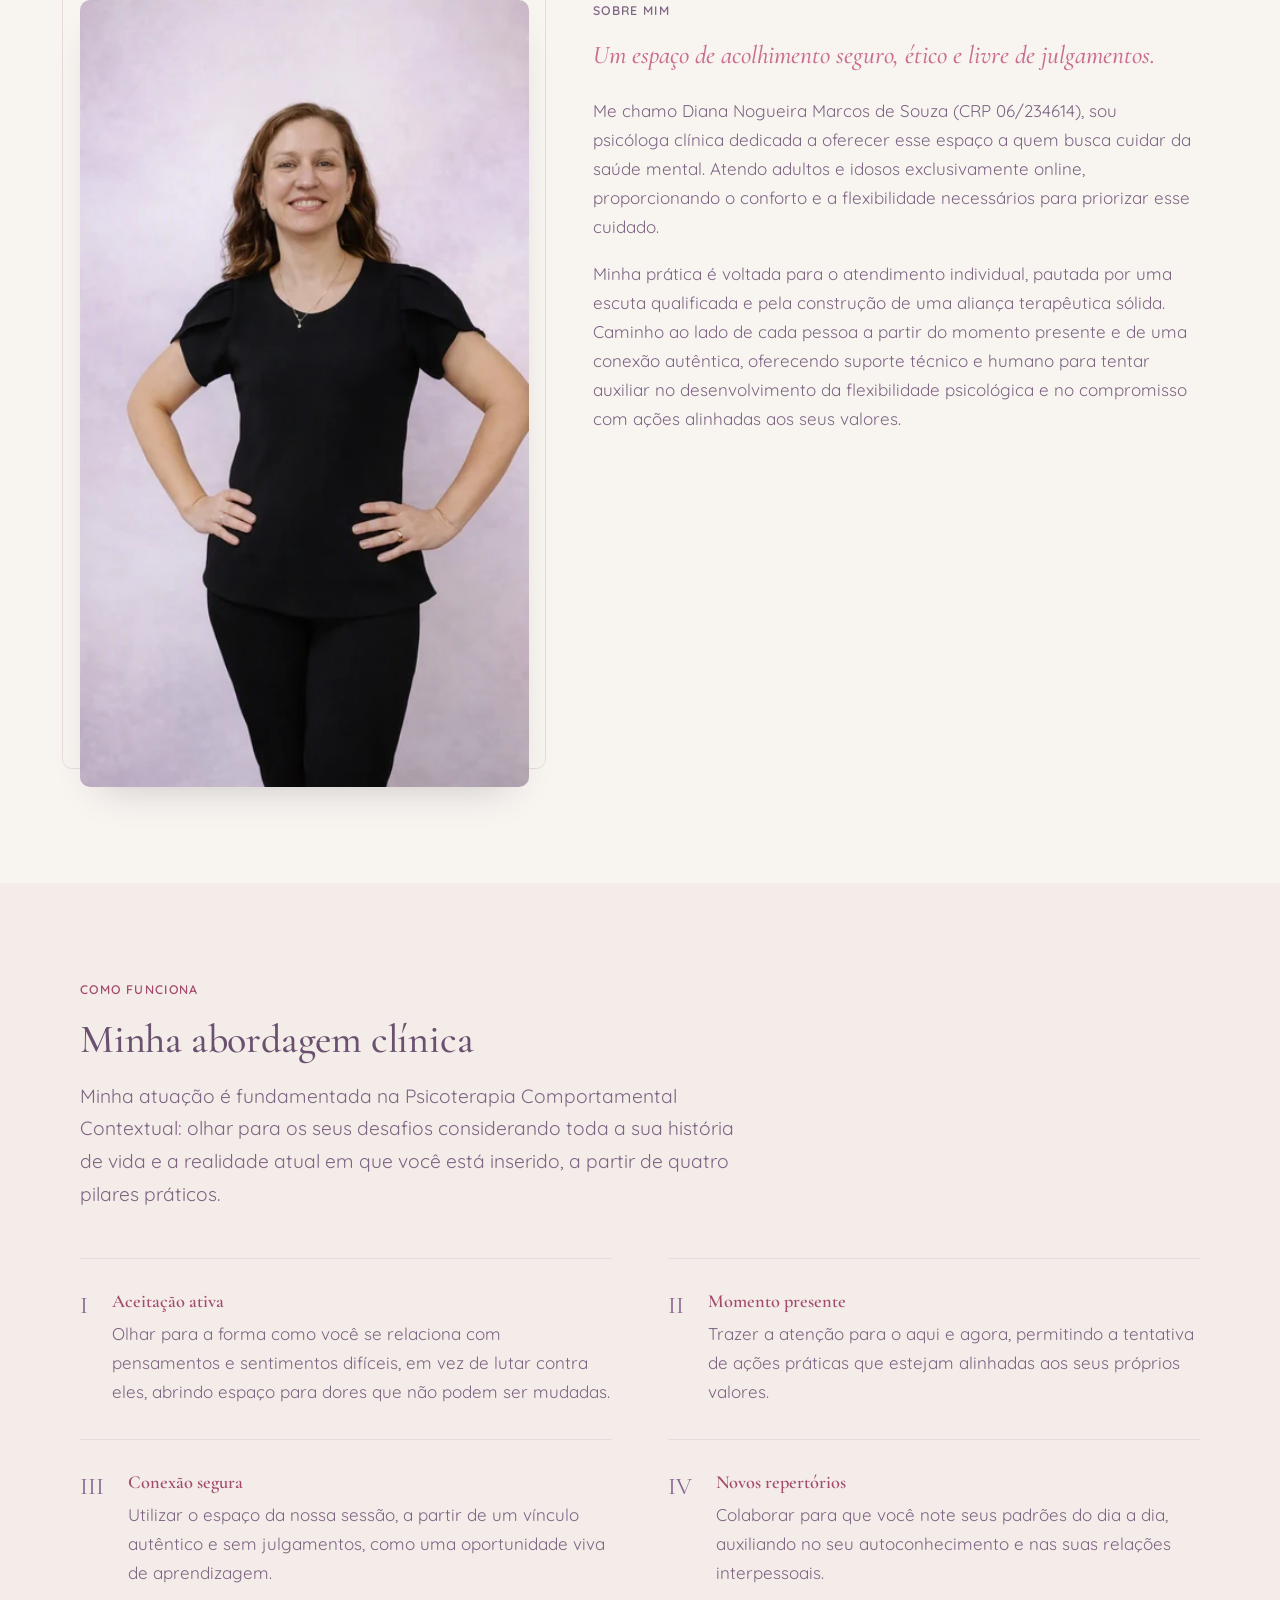
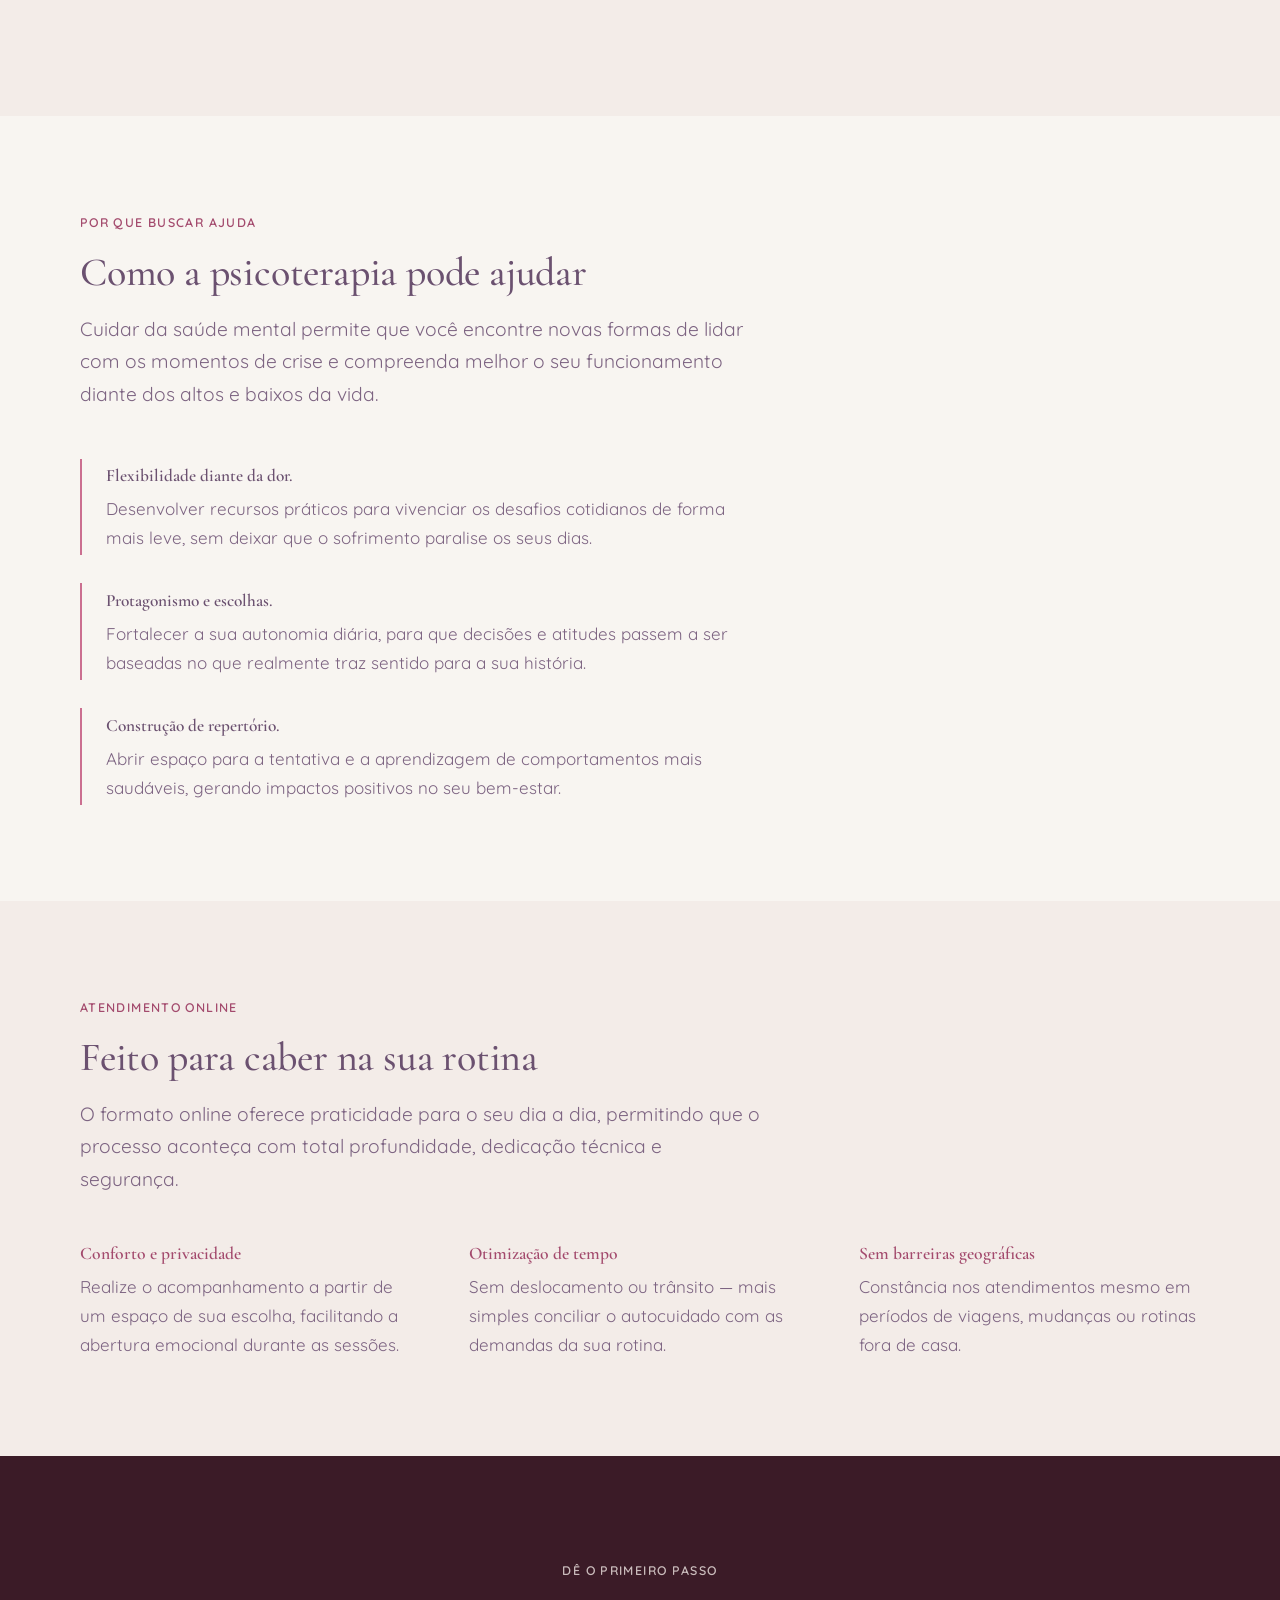
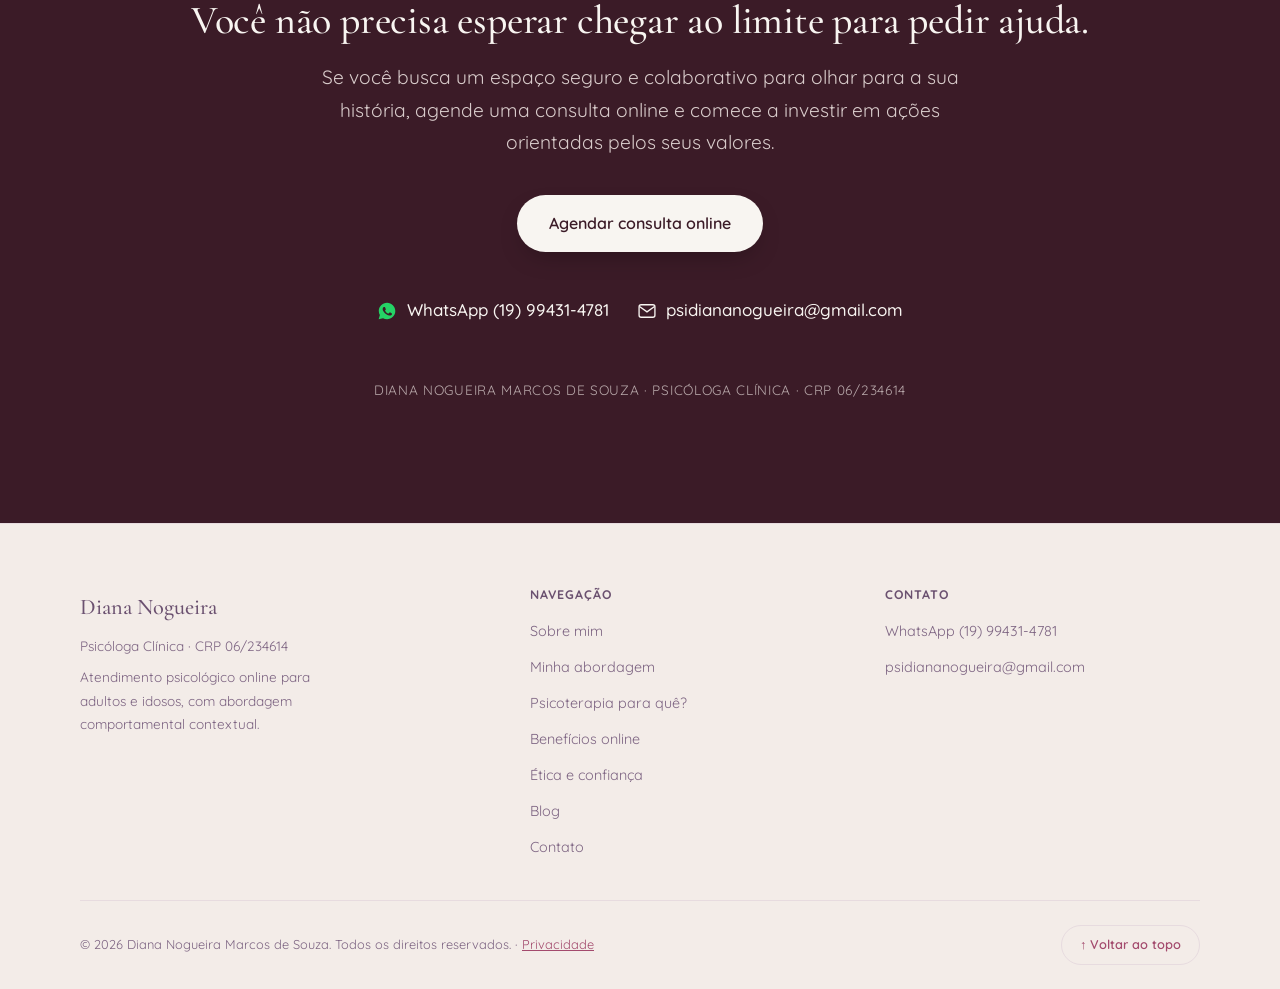
==== commit 0257b7ba: "Restore original brand palette/typography; bring logo back to hero - Revert the color tokens in asse" ====
--- a/index.html
+++ b/index.html
@@ -17,7 +17,7 @@
 <meta property="og:image:height" content="630">
 <meta name="twitter:card" content="summary_large_image">
 <meta name="twitter:image" content="https://psidiananogueira.com.br/assets/og-image.jpg">
-<meta name="theme-color" content="#faf7f4">
+<meta name="theme-color" content="#f8f5f1">
 <meta name="robots" content="index,follow">
 
 <!-- Google Analytics (GA4) -->
@@ -41,7 +41,7 @@
 <link rel="apple-touch-icon" href="assets/favicon.png">
 <link rel="preconnect" href="https://fonts.googleapis.com">
 <link rel="preconnect" href="https://fonts.gstatic.com" crossorigin>
-<link href="https://fonts.googleapis.com/css2?family=Fraunces:ital,opsz,wght@0,9..144,400;0,9..144,500;0,9..144,600;1,9..144,500&family=Inter:wght@400;500;600;700&display=swap" rel="stylesheet">
+<link href="https://fonts.googleapis.com/css2?family=Cormorant+Garamond:ital,wght@0,400;0,500;0,600;1,500&family=Quicksand:wght@400;500;600&display=swap" rel="stylesheet">
 <script type="application/ld+json">
 {
   "@context": "https://schema.org",
@@ -89,7 +89,12 @@
 <main>
 
 <section id="principal" class="hero">
-  <div class="wrap hero-grid">
+  <div class="wrap">
+    <picture class="hero-logo">
+      <source type="image/webp" srcset="assets/logo-600.webp 600w, assets/logo-1200.webp 1200w" sizes="(max-width:600px) 220px, 300px">
+      <img src="assets/logo-1200.jpg" srcset="assets/logo-600.jpg 600w, assets/logo-1200.jpg 1200w" sizes="(max-width:600px) 220px, 300px" width="1200" height="800" alt="Logotipo Diana Nogueira — psicóloga clínica">
+    </picture>
+    <div class="hero-grid">
     <div class="hero-copy">
       <p class="hero-eyebrow">Diana Nogueira · <strong>Psicóloga Clínica</strong> · CRP 06/234614</p>
       <h1>Encontre novas possibilidades para além da dor e construa uma vida guiada pelos seus valores.</h1>
@@ -110,6 +115,7 @@
         <source type="image/webp" srcset="assets/foto-hero-480.webp 480w, assets/foto-hero-720.webp 720w, assets/foto-hero-960.webp 960w" sizes="(max-width:900px) 340px, 480px">
         <img src="assets/foto-hero-720.jpg" srcset="assets/foto-hero-480.jpg 480w, assets/foto-hero-720.jpg 720w, assets/foto-hero-960.jpg 960w" sizes="(max-width:900px) 340px, 480px" width="720" height="900" alt="Diana Nogueira, psicóloga clínica" fetchpriority="high">
       </picture>
+    </div>
     </div>
   </div>
 </section>
--- a/assets/site.css
+++ b/assets/site.css
@@ -1,24 +1,24 @@
 :root{
-  /* neutrals */
-  --bg:#faf7f4;
-  --surface:#f3eaf0;
-  --surface-deep:#5a2740;
-  --cream:#fbf3ef;
-  --ink:#2e2430;
-  --ink-soft:#5b4e5d;
-  --line:#e4d8de;
-
-  /* brand accents (from the existing logo/photography palette) */
-  --rose:#b5527a;       /* large headings / decorative accents only */
-  --rose-deep:#8c3a5b;  /* CTAs, links, small text-safe */
-  --lilac:#7c6693;      /* secondary accent: labels, numerals, icons */
+  /* neutrals — paleta original do site */
+  --bg:#f8f5f1;
+  --surface:#f3ece8;
+  --surface-deep:#3b1b27;  /* tom escuro derivado do rose-deep, sem equivalente na paleta original (usado só na seção final) */
+  --cream:#f8f5f1;
+  --ink:#6b5170;
+  --ink-soft:#7d6482;
+  --line:#e7dbdf;
+
+  /* brand accents (paleta original do logo/fotografia) */
+  --rose:#cb6f90;        /* large headings / decorative accents only */
+  --rose-deep:#a34a6d;   /* CTAs, links, small text-safe */
+  --lilac:#856190;       /* secondary accent: labels, numerals, icons */
   --wa:#25d366;
 
   --max:1120px;
   --content-max:680px;
 
-  --font-serif:"Fraunces","Iowan Old Style",Georgia,serif;
-  --font-sans:"Inter",-apple-system,BlinkMacSystemFont,"Segoe UI",sans-serif;
+  --font-serif:"Cormorant Garamond",Georgia,serif;
+  --font-sans:"Quicksand",-apple-system,BlinkMacSystemFont,"Segoe UI",sans-serif;
 
   --radius:10px;
   --shadow-soft:0 18px 40px -22px rgba(46,36,48,.28);
@@ -104,7 +104,8 @@
 
 /* ---------- motion ---------- */
 @media (prefers-reduced-motion: no-preference){
-  .hero-eyebrow,.hero h1,.hero-lead,.hero-tags,.hero .btn-row{opacity:0;animation:rise .75s ease forwards}
+  .hero-logo,.hero-eyebrow,.hero h1,.hero-lead,.hero-tags,.hero .btn-row{opacity:0;animation:rise .75s ease forwards}
+  .hero-logo{animation-delay:0s}
   .hero-eyebrow{animation-delay:.05s}
   .hero h1{animation-delay:.15s}
   .hero-lead{animation-delay:.3s}
@@ -156,6 +157,8 @@
 
 /* ---------- hero ---------- */
 .hero{padding-top:3.5rem;padding-bottom:5rem}
+.hero-logo{display:block;width:min(300px,60vw);margin:0 auto 2.5rem}
+.hero-logo img{display:block;width:100%;height:auto}
 .hero-grid{display:grid;grid-template-columns:1.05fr .95fr;gap:4rem;align-items:center}
 .hero-eyebrow{font-family:var(--font-sans);font-size:.85rem;font-weight:600;letter-spacing:.06em;color:var(--ink-soft);margin:0 0 1.25rem}
 .hero-eyebrow strong{color:var(--rose-deep);font-weight:700}
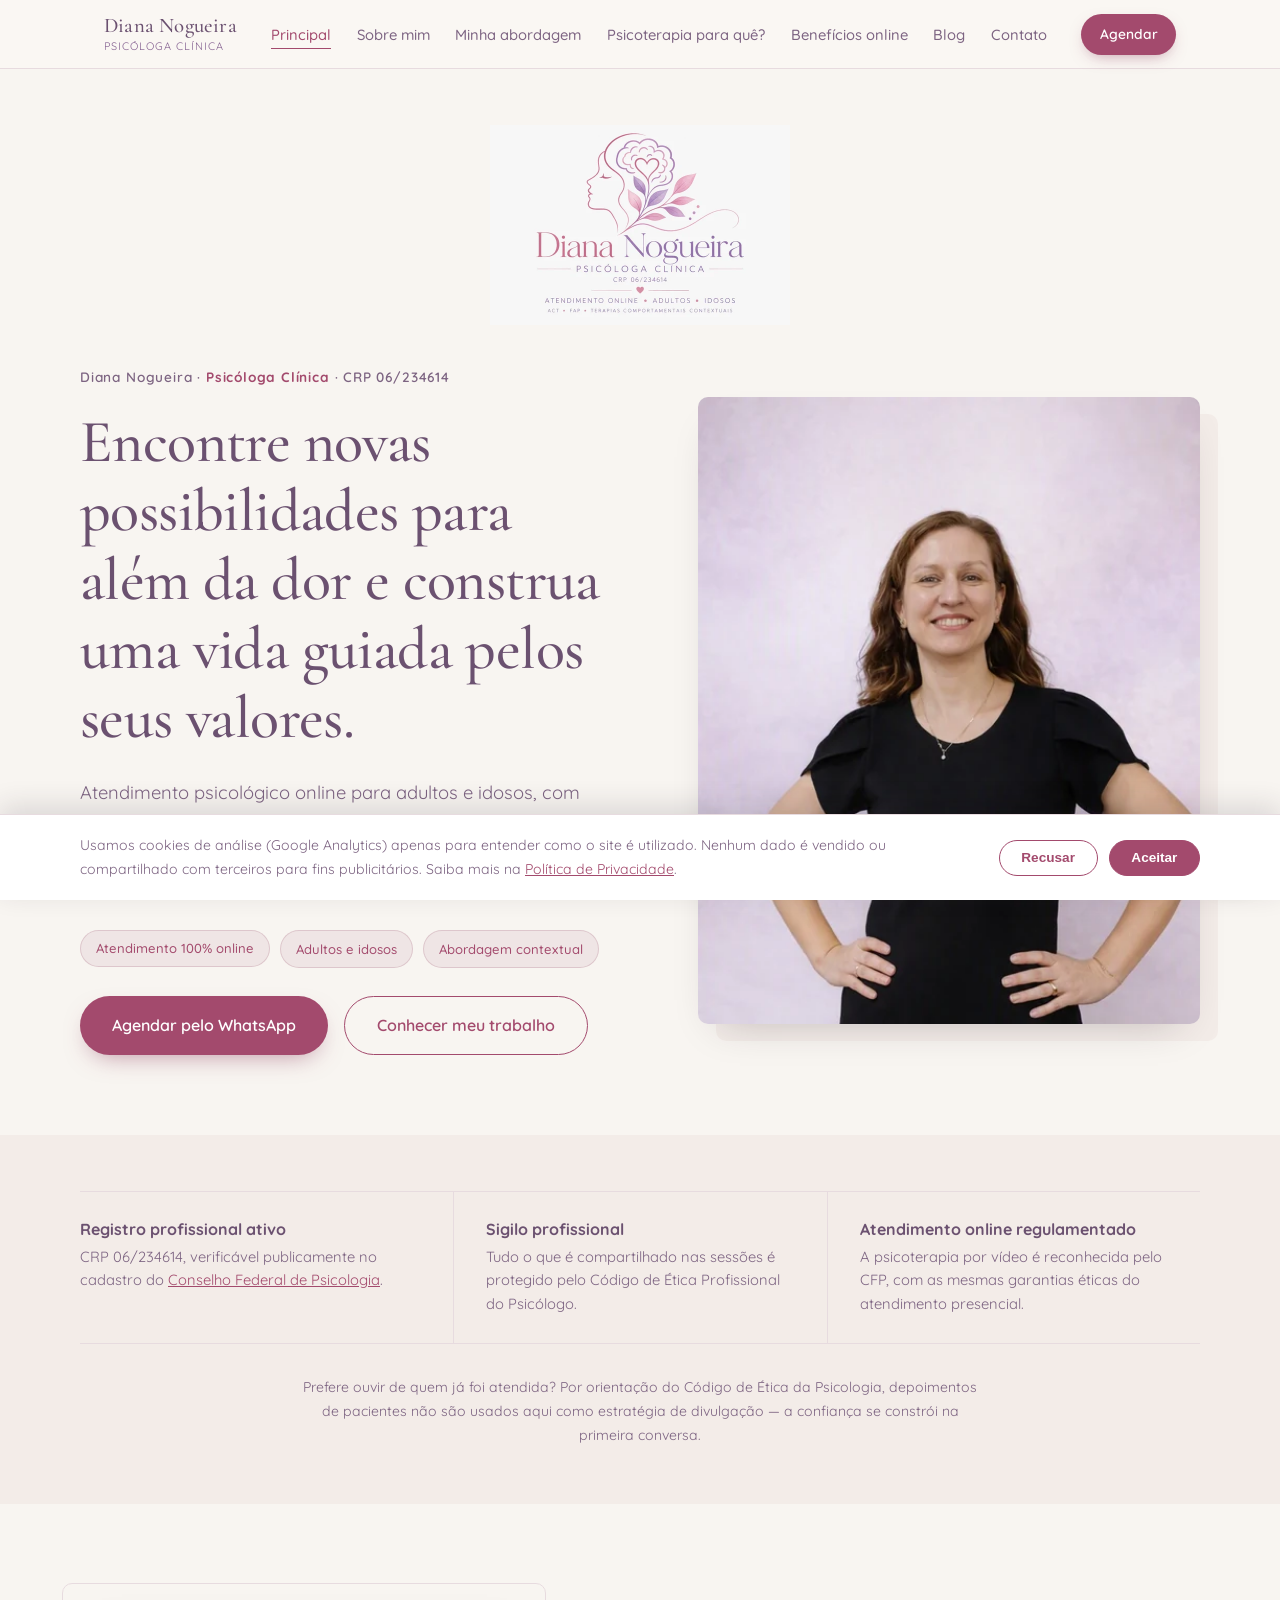
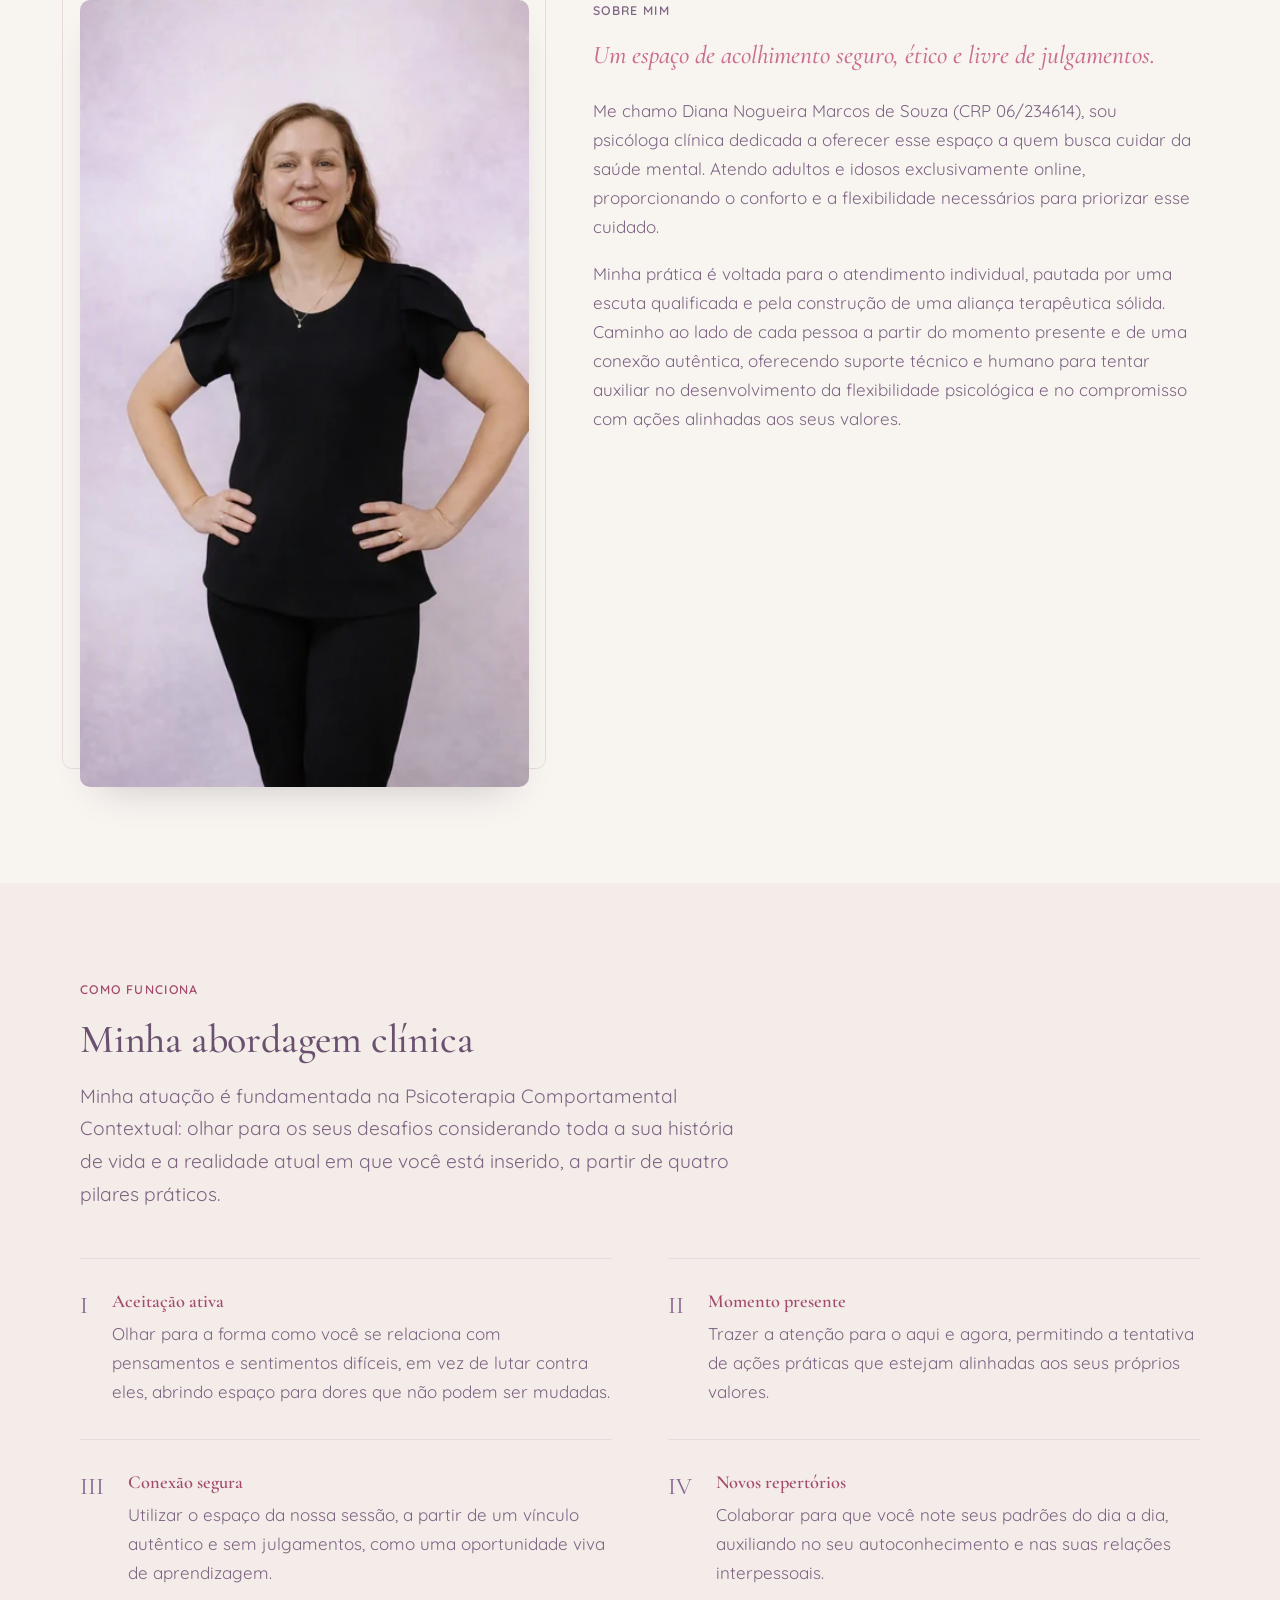
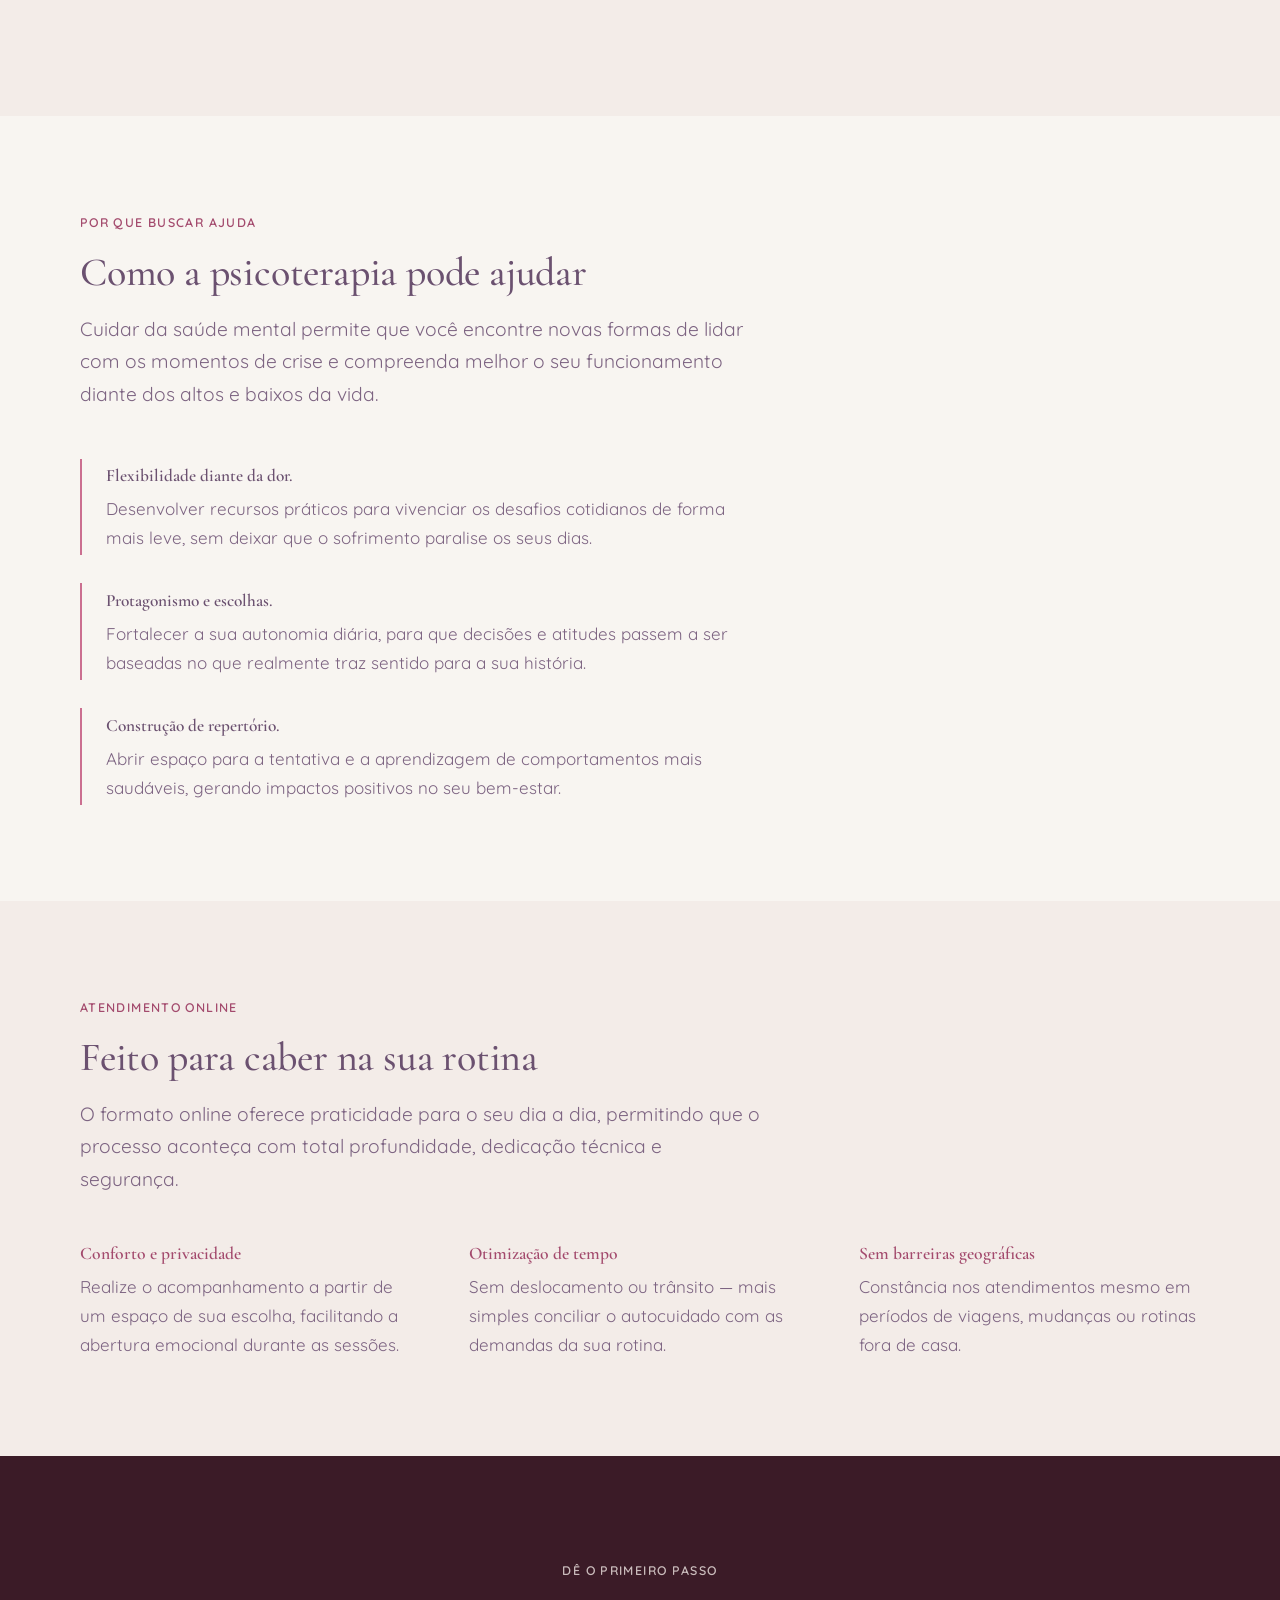
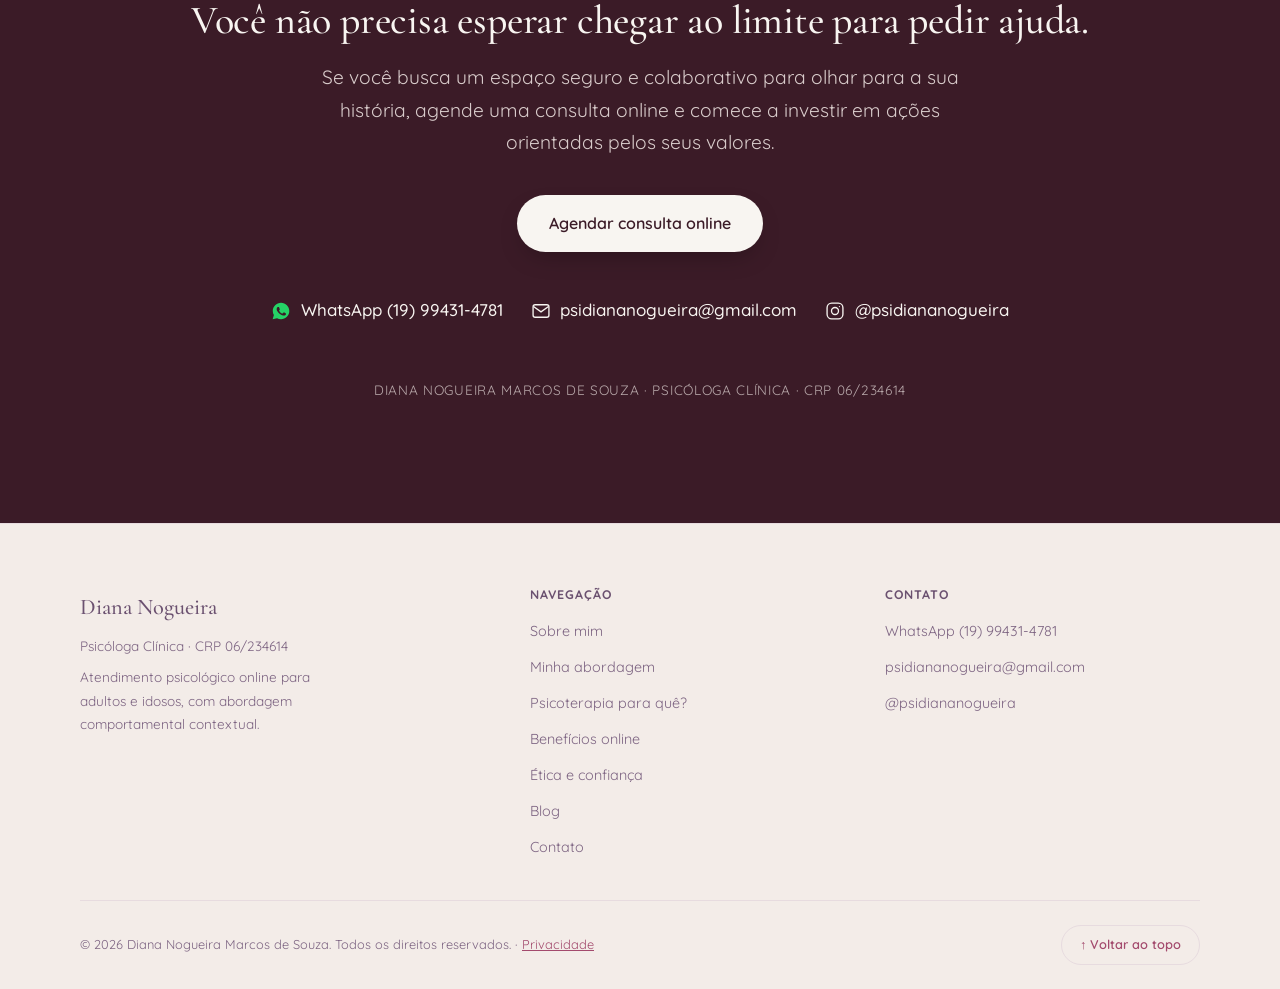
==== commit d724d8ad: "Add Instagram link (@psidiananogueira) across the site Diana asked for her Instagram to be linked no" ====
--- a/index.html
+++ b/index.html
@@ -53,6 +53,7 @@
   "image": "https://psidiananogueira.com.br/assets/foto-hero-960.jpg",
   "email": "psidiananogueira@gmail.com",
   "telephone": "+5519994314781",
+  "sameAs": ["https://www.instagram.com/psidiananogueira/"],
   "availableLanguage": "pt-BR",
   "areaServed": "BR",
   "medicalSpecialty": "Psychiatric",
@@ -258,6 +259,12 @@
           psidiananogueira@gmail.com
         </a>
       </li>
+      <li>
+        <a href="https://www.instagram.com/psidiananogueira/" target="_blank" rel="noopener" data-track="instagram" data-track-location="contact-list">
+          <svg viewBox="0 0 24 24" fill="none" stroke="currentColor" stroke-width="1.6" aria-hidden="true"><rect x="2.5" y="2.5" width="19" height="19" rx="5.5"/><circle cx="12" cy="12" r="4.2"/><circle cx="17.3" cy="6.7" r=".7" fill="currentColor" stroke="none"/></svg>
+          @psidiananogueira
+        </a>
+      </li>
     </ul>
     <p class="signoff">Diana Nogueira Marcos de Souza · Psicóloga Clínica · CRP 06/234614</p>
   </div>
@@ -290,6 +297,7 @@
       <h3>Contato</h3>
       <a href="https://wa.me/5519994314781" target="_blank" rel="noopener" data-track="whatsapp" data-track-location="footer">WhatsApp (19) 99431-4781</a>
       <a href="mailto:psidiananogueira@gmail.com" data-track="email" data-track-location="footer">psidiananogueira@gmail.com</a>
+      <a href="https://www.instagram.com/psidiananogueira/" target="_blank" rel="noopener" data-track="instagram" data-track-location="footer">@psidiananogueira</a>
     </div>
   </div>
   <div class="wrap footer-bottom">
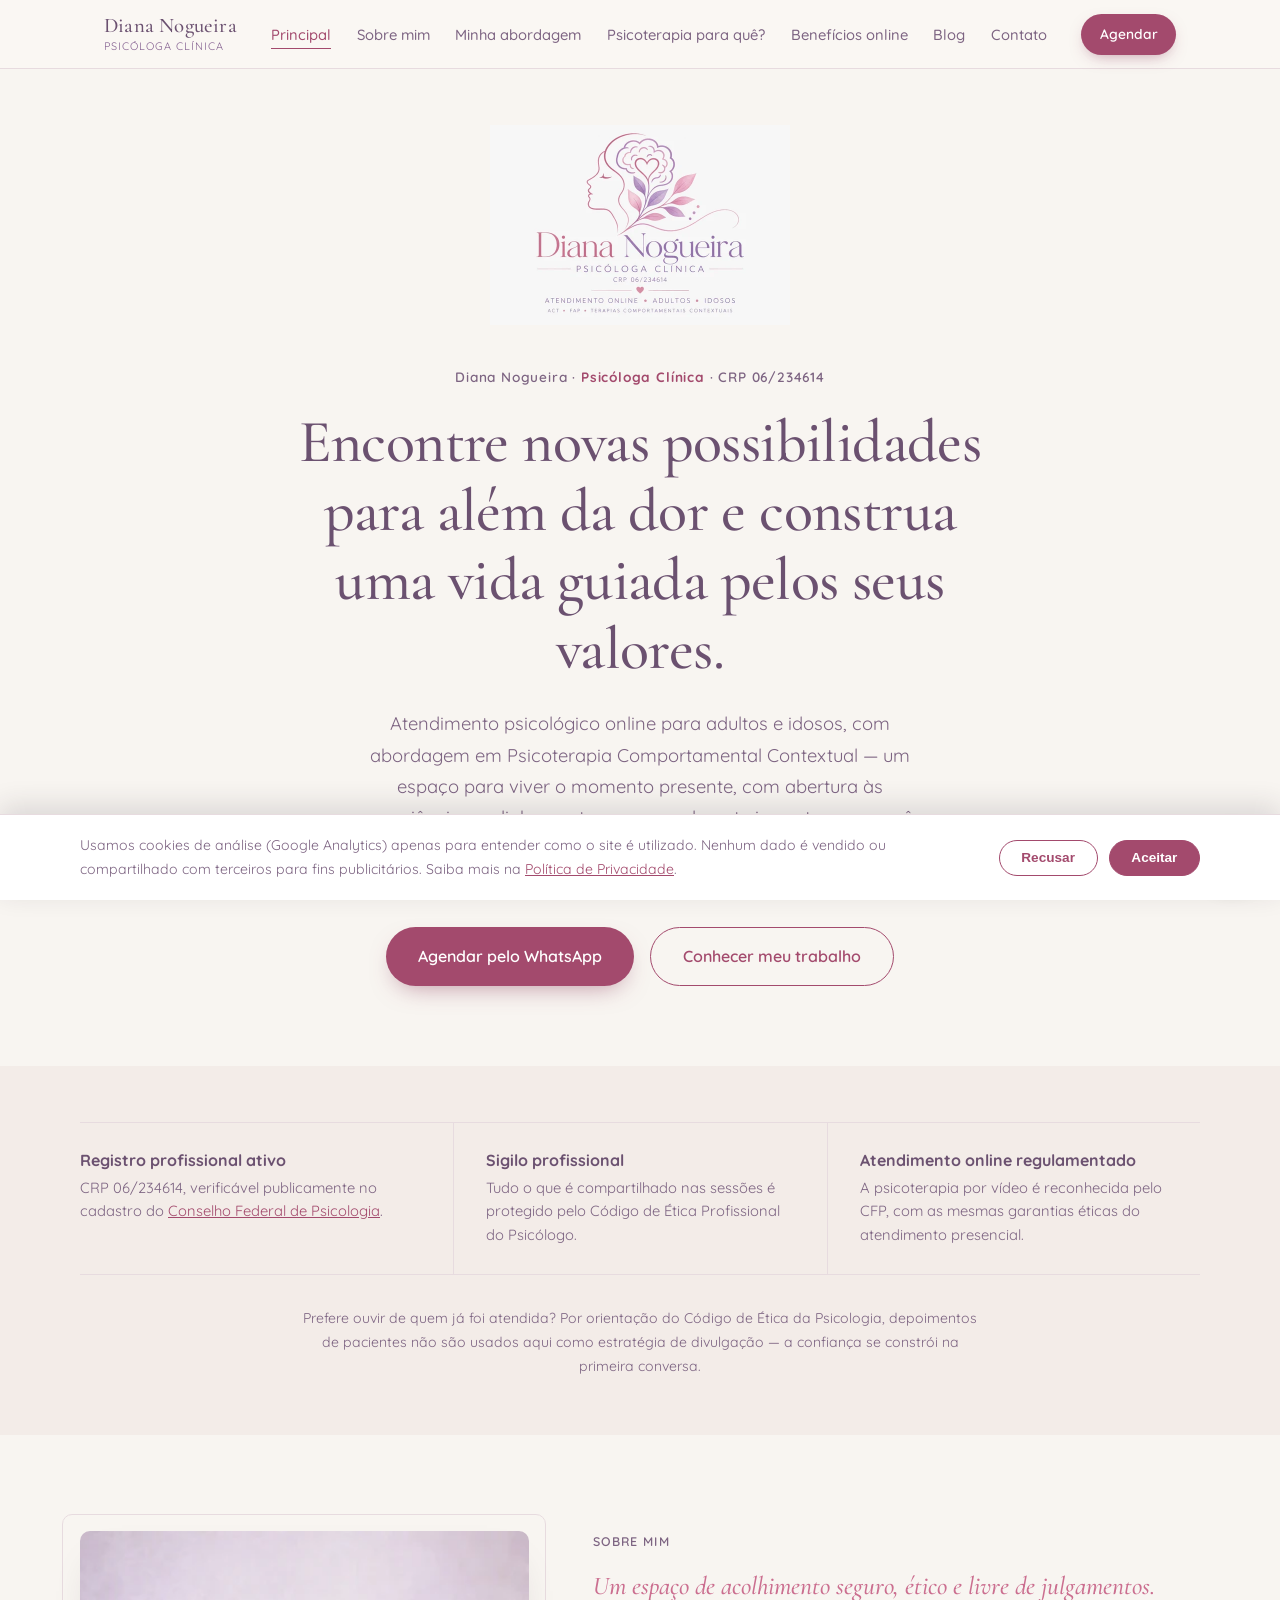
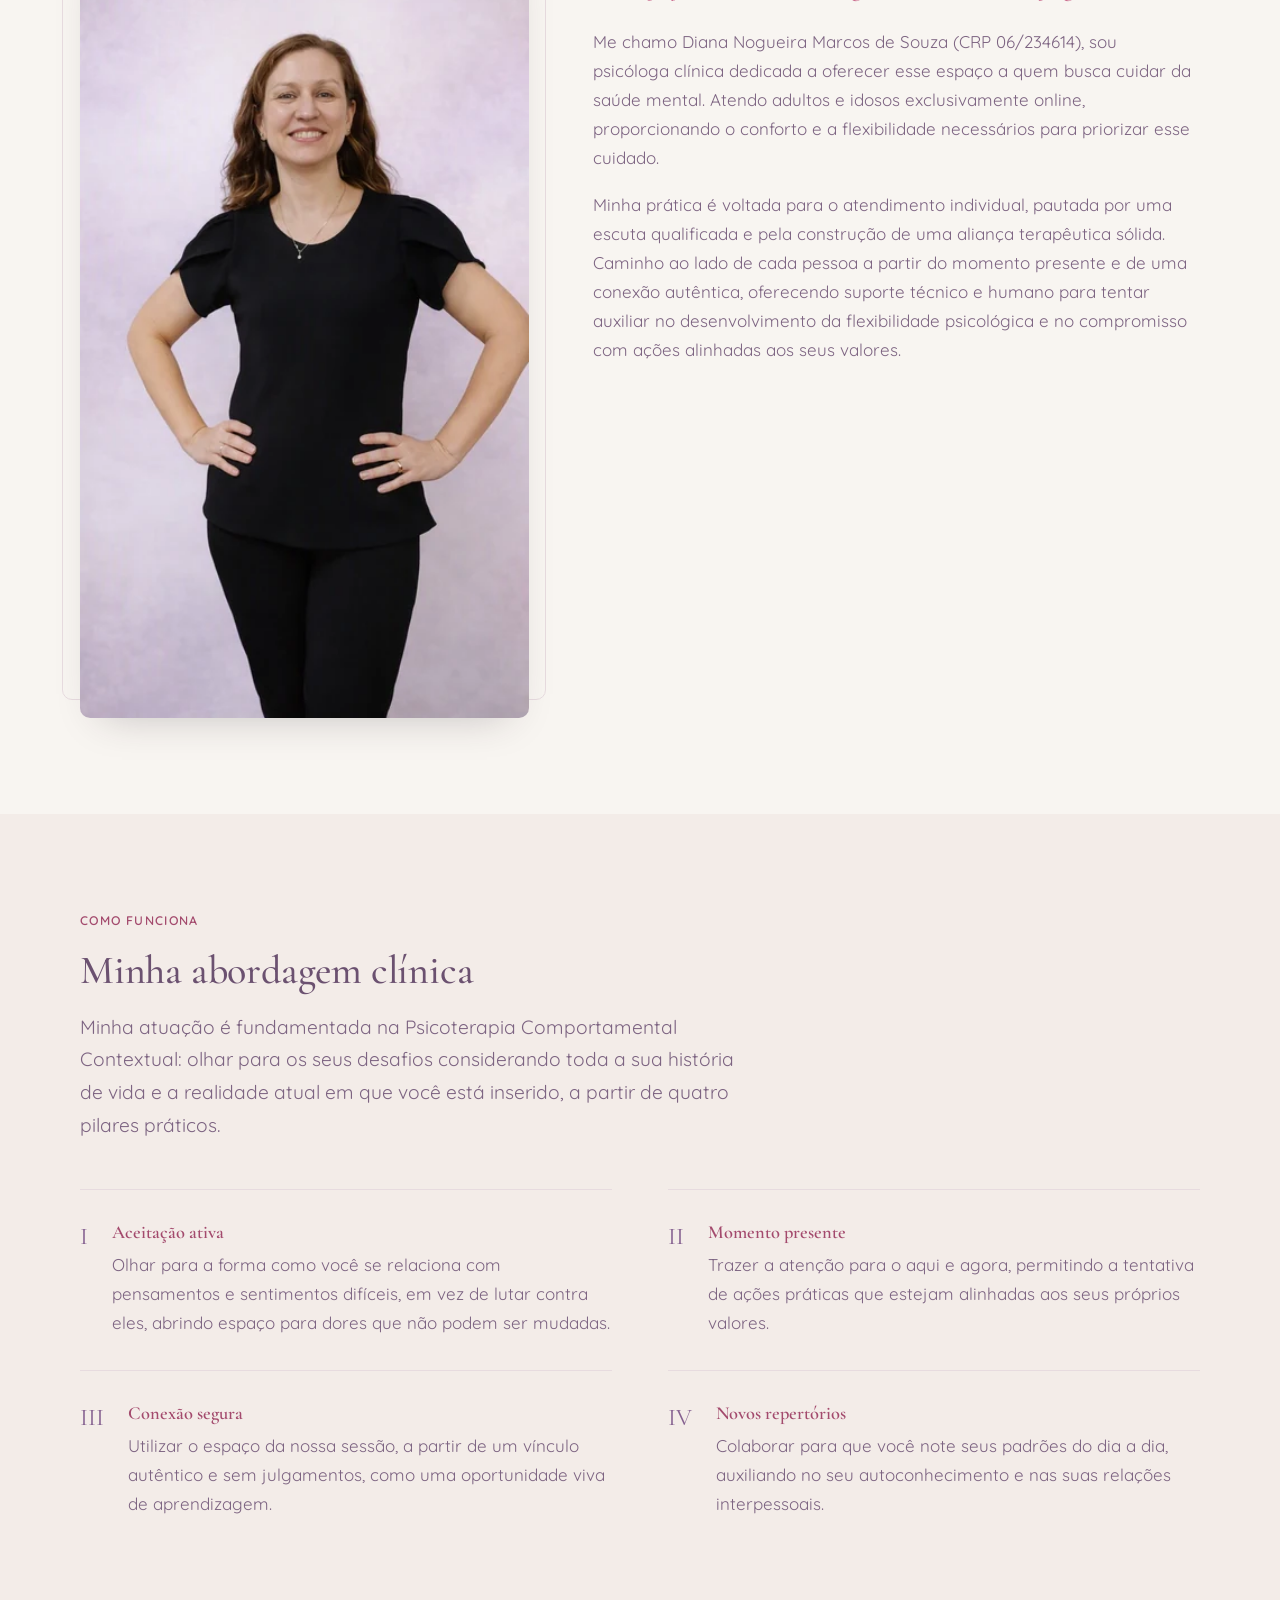
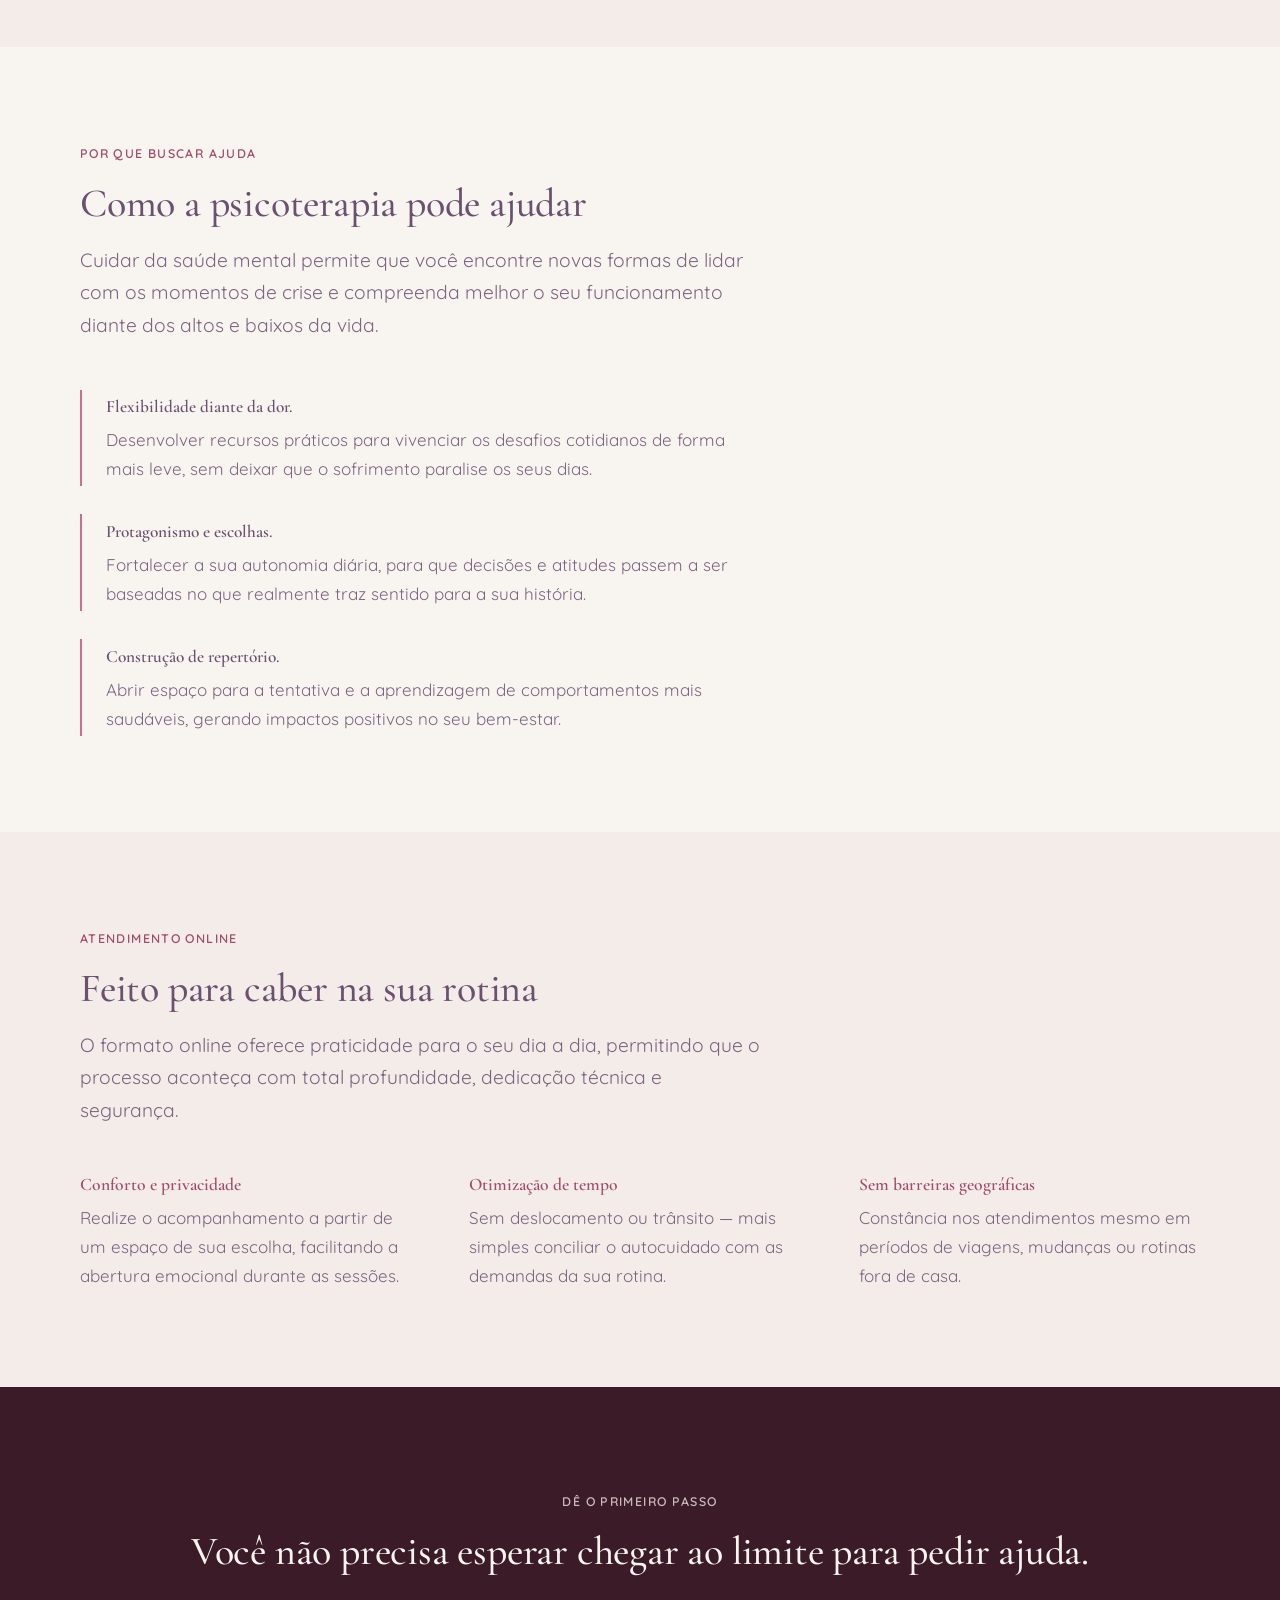
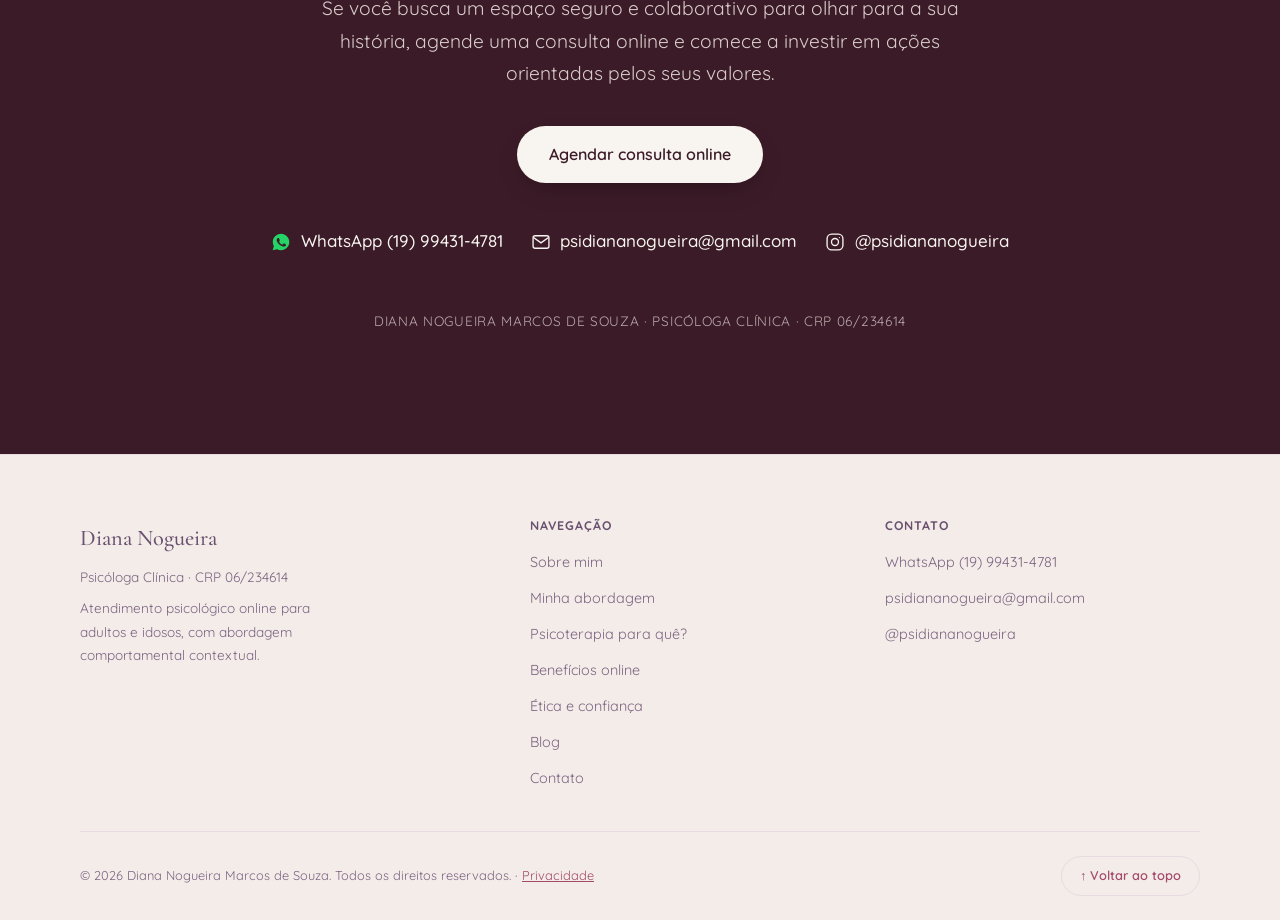
==== commit 984a9a32: "Show only one photo of Diana, in the Sobre section She asked to have just one photo on the site inst" ====
--- a/index.html
+++ b/index.html
@@ -50,7 +50,7 @@
   "alternateName": "Psicóloga Diana Nogueira",
   "description": "Psicóloga clínica (CRP 06/234614). Atendimento psicológico online para adultos e idosos.",
   "url": "https://psidiananogueira.com.br/",
-  "image": "https://psidiananogueira.com.br/assets/foto-hero-960.jpg",
+  "image": "https://psidiananogueira.com.br/assets/foto-about-700.jpg",
   "email": "psidiananogueira@gmail.com",
   "telephone": "+5519994314781",
   "sameAs": ["https://www.instagram.com/psidiananogueira/"],
@@ -95,8 +95,7 @@
       <source type="image/webp" srcset="assets/logo-600.webp 600w, assets/logo-1200.webp 1200w" sizes="(max-width:600px) 220px, 300px">
       <img src="assets/logo-1200.jpg" srcset="assets/logo-600.jpg 600w, assets/logo-1200.jpg 1200w" sizes="(max-width:600px) 220px, 300px" width="1200" height="800" alt="Logotipo Diana Nogueira — psicóloga clínica">
     </picture>
-    <div class="hero-grid">
-    <div class="hero-copy">
+    <div class="hero-copy center">
       <p class="hero-eyebrow">Diana Nogueira · <strong>Psicóloga Clínica</strong> · CRP 06/234614</p>
       <h1>Encontre novas possibilidades para além da dor e construa uma vida guiada pelos seus valores.</h1>
       <p class="hero-lead">Atendimento psicológico online para adultos e idosos, com abordagem em Psicoterapia Comportamental Contextual — um espaço para viver o momento presente, com abertura às experiências e alinhamento ao que realmente importa para você.</p>
@@ -105,18 +104,10 @@
         <li>Adultos e idosos</li>
         <li>Abordagem contextual</li>
       </ul>
-      <div class="btn-row">
+      <div class="btn-row center">
         <a class="btn btn-primary" href="https://wa.me/5519994314781" target="_blank" rel="noopener" data-track="whatsapp" data-track-location="hero">Agendar pelo WhatsApp</a>
         <a class="btn btn-ghost" href="#sobre">Conhecer meu trabalho</a>
       </div>
-    </div>
-    <div class="hero-media">
-      <div class="frame" aria-hidden="true"></div>
-      <picture>
-        <source type="image/webp" srcset="assets/foto-hero-480.webp 480w, assets/foto-hero-720.webp 720w, assets/foto-hero-960.webp 960w" sizes="(max-width:900px) 340px, 480px">
-        <img src="assets/foto-hero-720.jpg" srcset="assets/foto-hero-480.jpg 480w, assets/foto-hero-720.jpg 720w, assets/foto-hero-960.jpg 960w" sizes="(max-width:900px) 340px, 480px" width="720" height="900" alt="Diana Nogueira, psicóloga clínica" fetchpriority="high">
-      </picture>
-    </div>
     </div>
   </div>
 </section>
--- a/assets/site.css
+++ b/assets/site.css
@@ -111,7 +111,6 @@
   .hero-lead{animation-delay:.3s}
   .hero-tags{animation-delay:.4s}
   .hero .btn-row{animation-delay:.5s}
-  .hero-media{opacity:0;animation:rise .9s ease forwards;animation-delay:.2s}
   @keyframes rise{from{opacity:0;transform:translateY(16px)}to{opacity:1;transform:translateY(0)}}
 
   .reveal{opacity:0;transform:translateY(24px);transition:opacity .7s ease,transform .7s ease}
@@ -159,33 +158,17 @@
 .hero{padding-top:3.5rem;padding-bottom:5rem}
 .hero-logo{display:block;width:min(300px,60vw);margin:0 auto 2.5rem}
 .hero-logo img{display:block;width:100%;height:auto}
-.hero-grid{display:grid;grid-template-columns:1.05fr .95fr;gap:4rem;align-items:center}
+.hero-copy{max-width:700px;margin-left:auto;margin-right:auto}
 .hero-eyebrow{font-family:var(--font-sans);font-size:.85rem;font-weight:600;letter-spacing:.06em;color:var(--ink-soft);margin:0 0 1.25rem}
 .hero-eyebrow strong{color:var(--rose-deep);font-weight:700}
 .hero h1{margin-bottom:1.5rem}
-.hero-lead{max-width:52ch;color:var(--ink-soft);font-size:clamp(1.05rem,.4vw + .97rem,1.15rem)}
-.hero-tags{list-style:none;margin:1.75rem 0;padding:0;display:flex;flex-wrap:wrap;gap:.6rem}
+.hero-lead{max-width:52ch;margin-left:auto;margin-right:auto;color:var(--ink-soft);font-size:clamp(1.05rem,.4vw + .97rem,1.15rem)}
+.hero-tags{list-style:none;margin:1.75rem 0;padding:0;display:flex;flex-wrap:wrap;gap:.6rem;justify-content:center}
 .hero-tags li{
   font-size:.82rem;font-weight:500;color:var(--rose-deep);background:rgba(140,58,91,.08);
   border:1px solid rgba(140,58,91,.18);border-radius:999px;padding:.4rem .95rem;
 }
 .hero .btn-row{margin-top:.5rem}
-
-.hero-media{position:relative}
-.hero-media .frame{
-  position:absolute;inset:1.1rem -1.1rem -1.1rem 1.1rem;background:var(--surface);
-  border-radius:var(--radius);z-index:0;
-}
-.hero-media picture{position:relative;z-index:1;display:block}
-.hero-media img{
-  border-radius:var(--radius);box-shadow:var(--shadow-soft);width:100%;height:auto;aspect-ratio:4/5;object-fit:cover;
-}
-
-@media (max-width:900px){
-  .hero-grid{grid-template-columns:1fr;gap:2.75rem}
-  .hero-media{order:-1;max-width:340px;margin:0 auto}
-  .hero-copy{text-align:left}
-}
 
 /* ---------- trust strip ---------- */
 .trust{padding-top:3.5rem;padding-bottom:3.5rem}
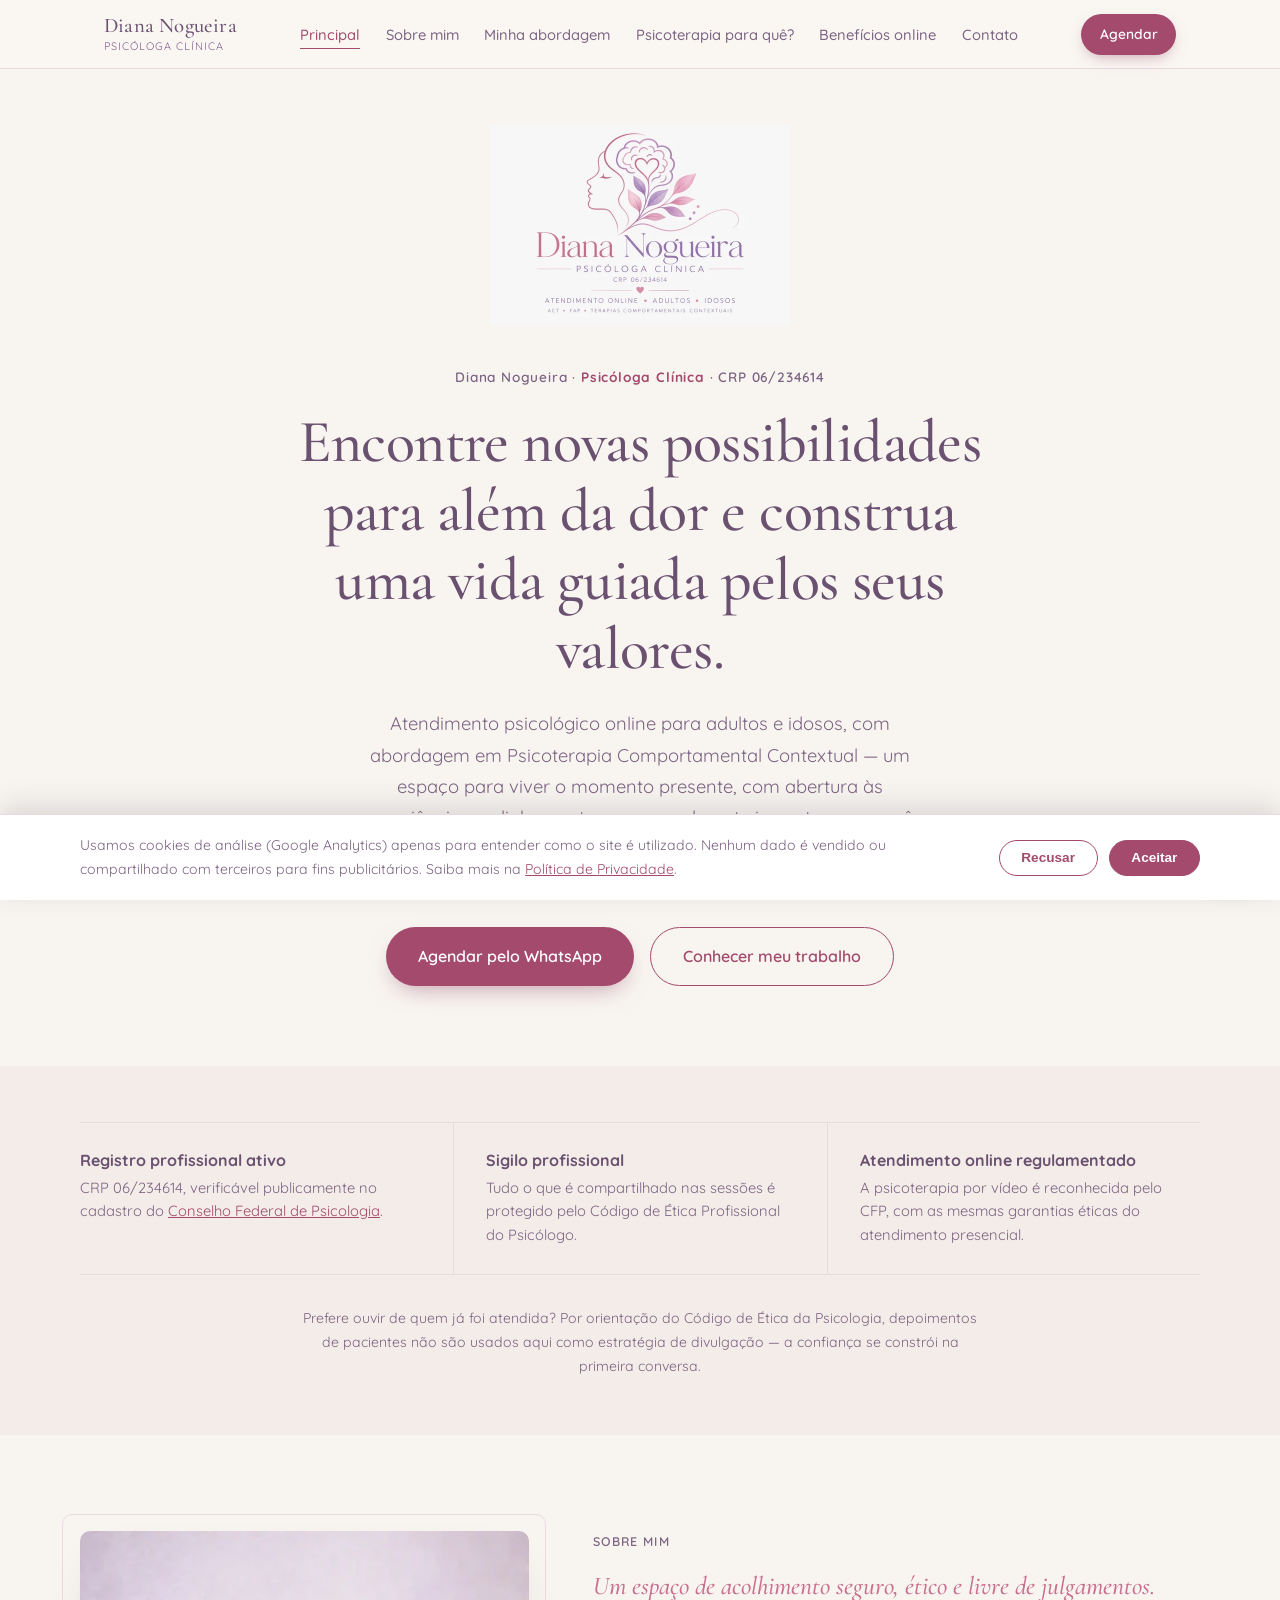
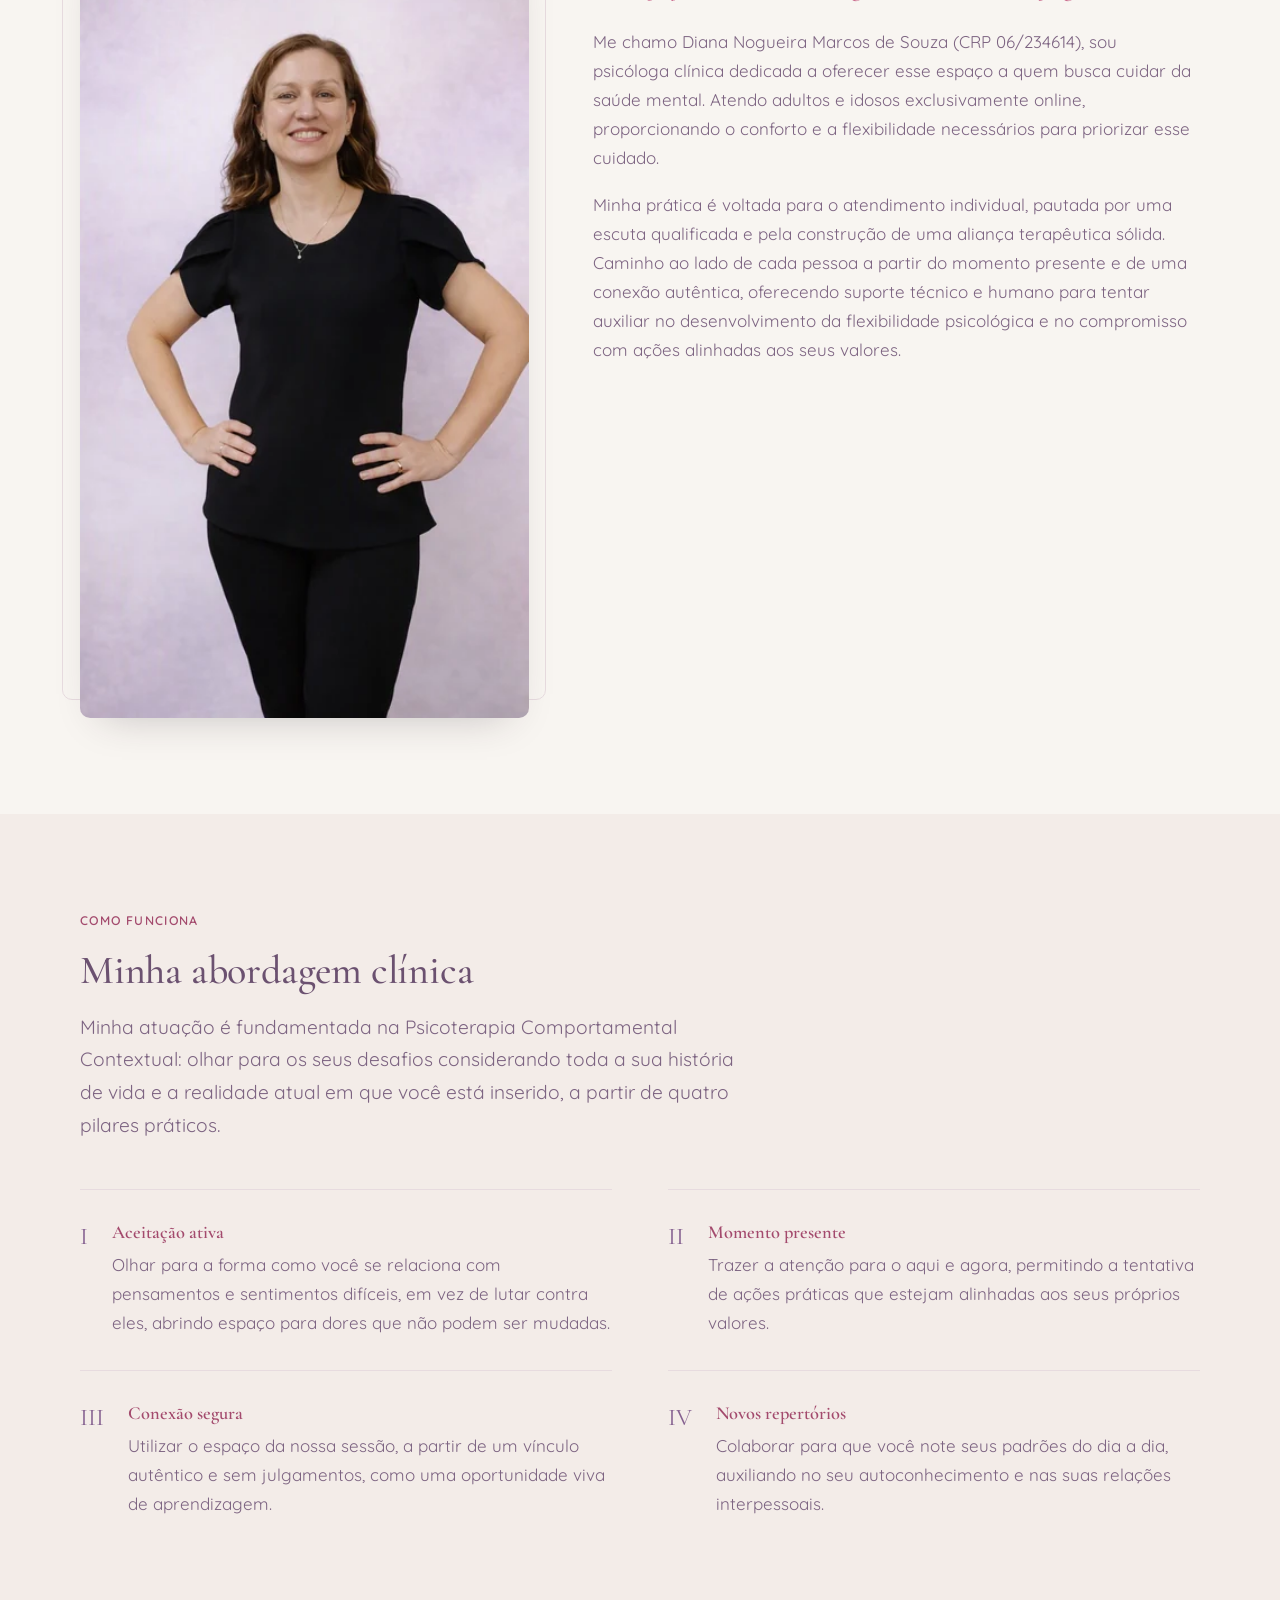
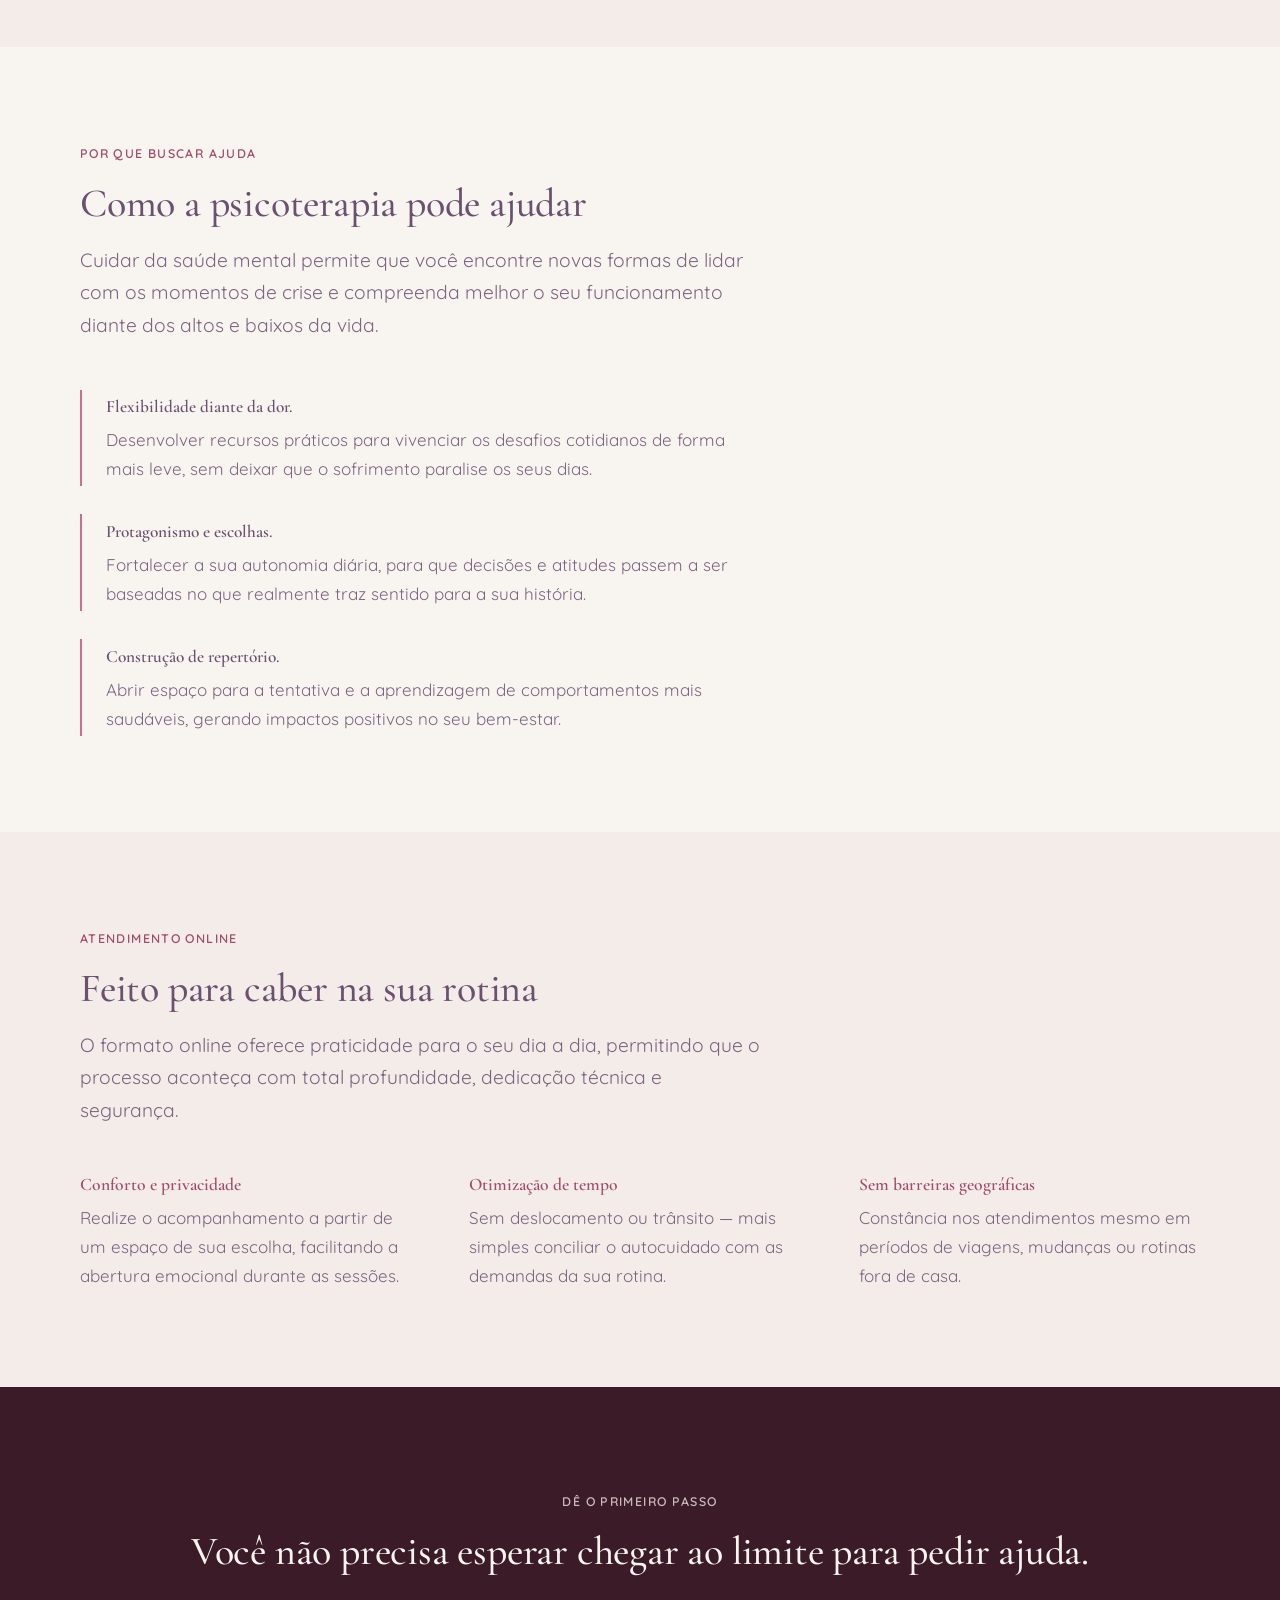
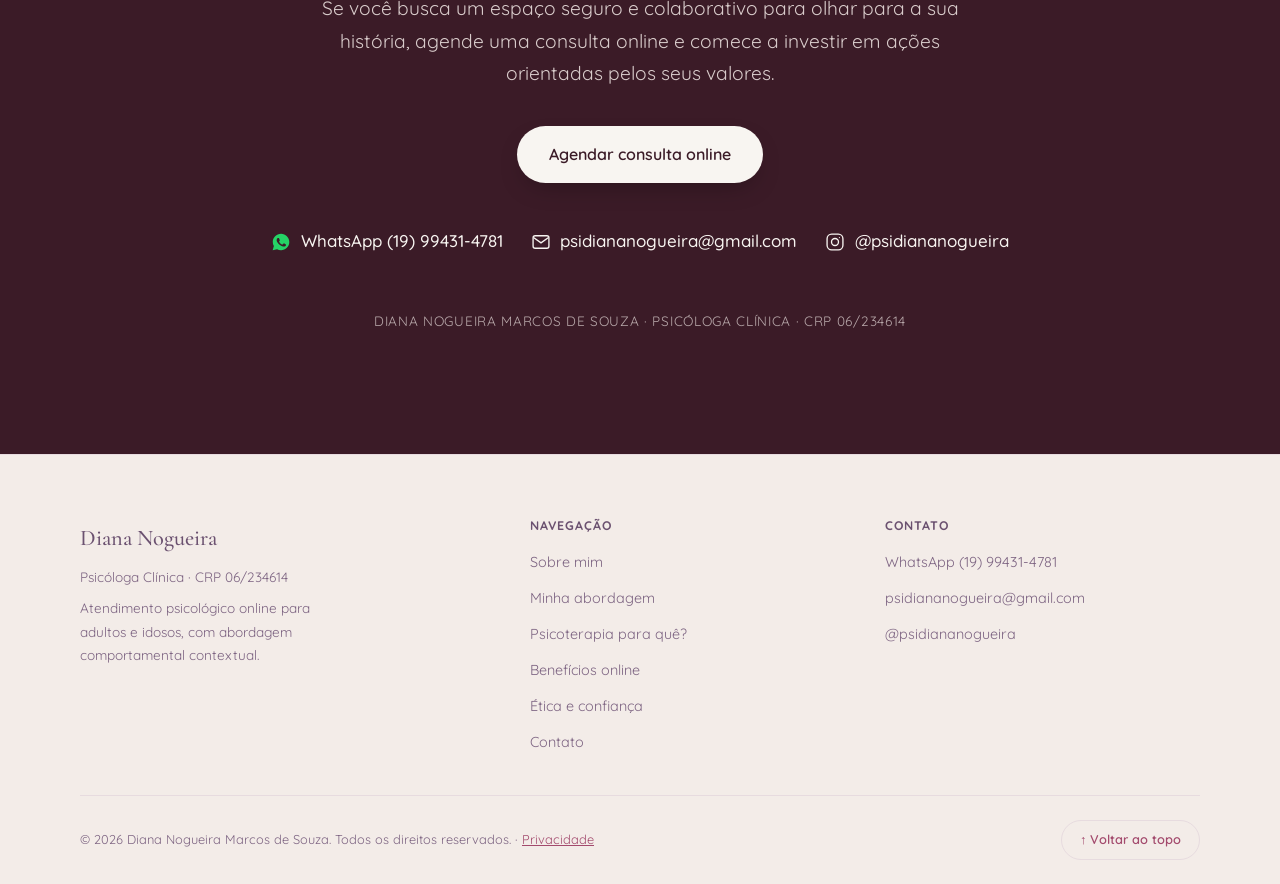
==== commit 0e4eea51: "Remove the blog entirely Diana asked to take the blog down — she doesn't use it ("Blog nem sei usar"" ====
--- a/index.html
+++ b/index.html
@@ -80,7 +80,6 @@
       <li><a href="#abordagem">Minha abordagem</a></li>
       <li><a href="#psicoterapia">Psicoterapia para quê?</a></li>
       <li><a href="#beneficios">Benefícios online</a></li>
-      <li><a href="blog/">Blog</a></li>
       <li><a href="#contato">Contato</a></li>
     </ul>
     <a class="nav-cta" href="https://wa.me/5519994314781" target="_blank" rel="noopener" data-track="whatsapp" data-track-location="nav">Agendar</a>
@@ -281,7 +280,6 @@
       <a href="#psicoterapia">Psicoterapia para quê?</a>
       <a href="#beneficios">Benefícios online</a>
       <a href="#confianca">Ética e confiança</a>
-      <a href="blog/">Blog</a>
       <a href="#contato">Contato</a>
     </nav>
     <div class="footer-contact">
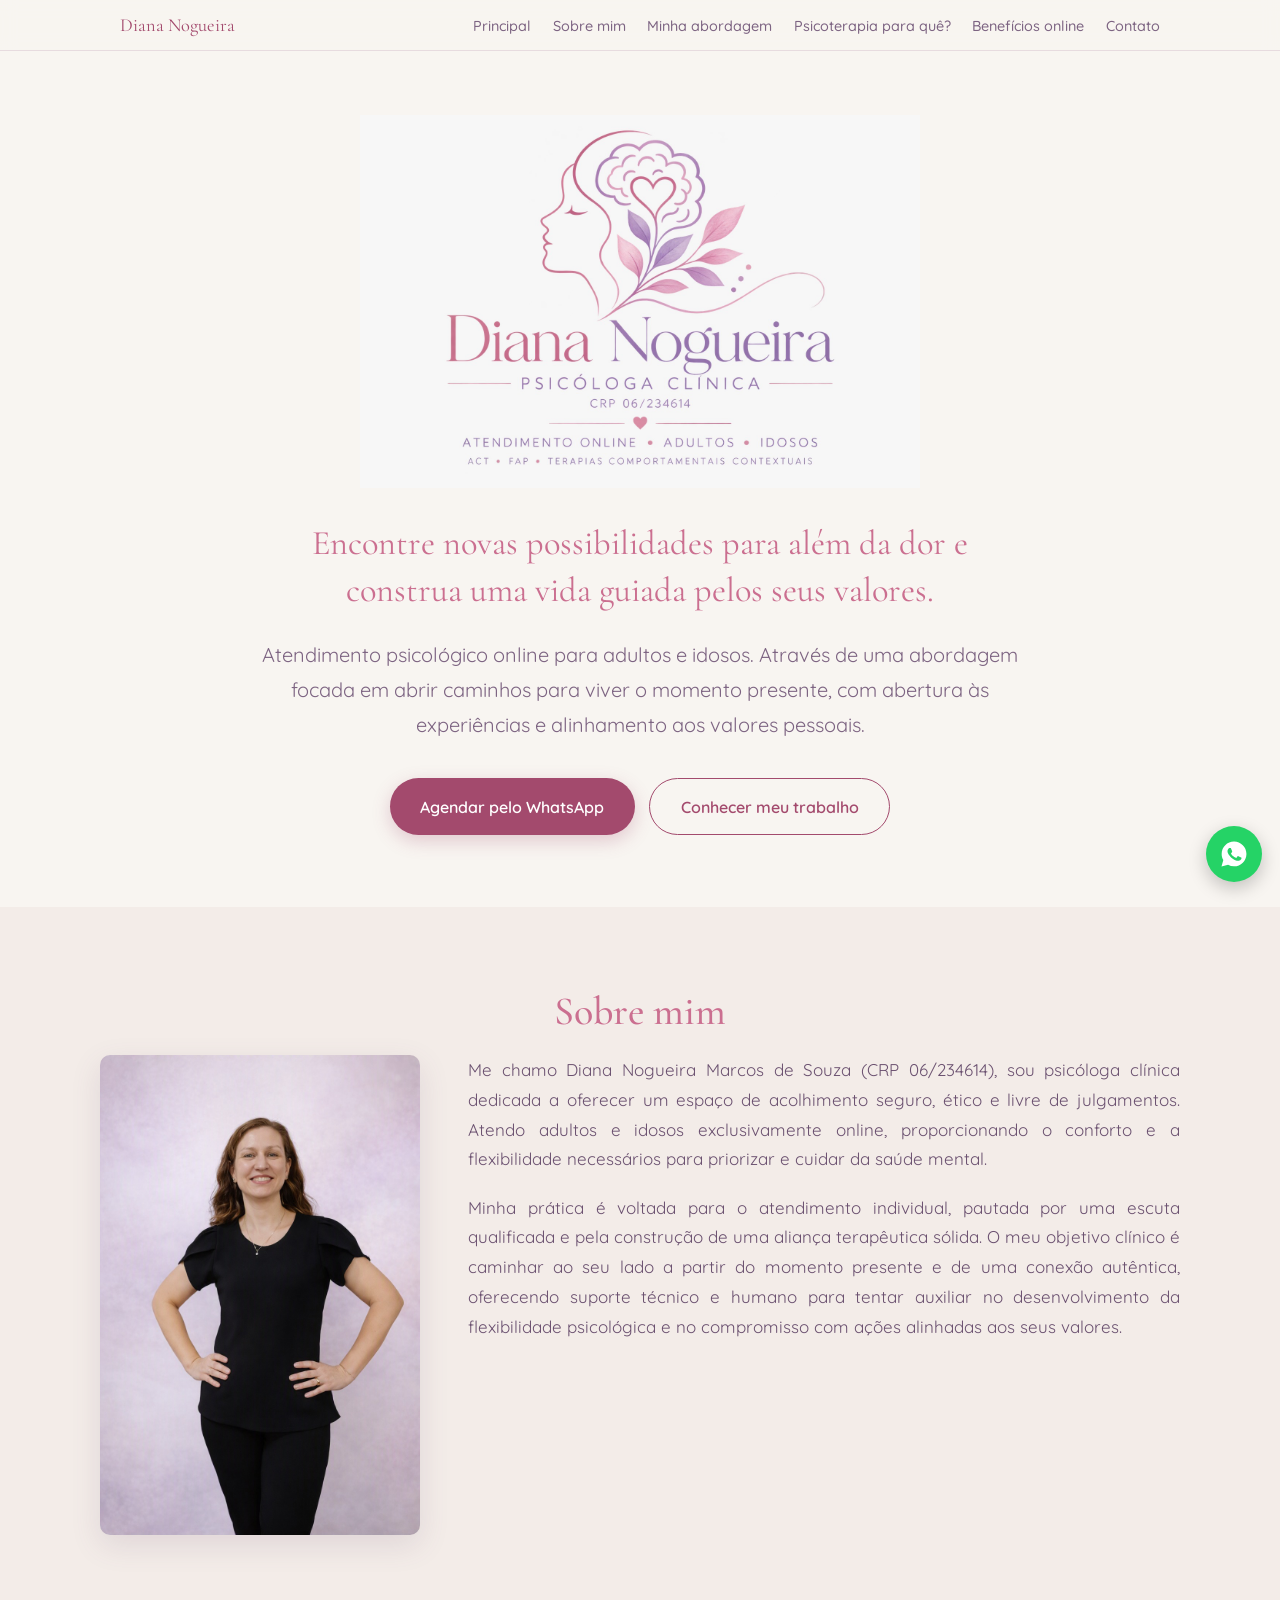
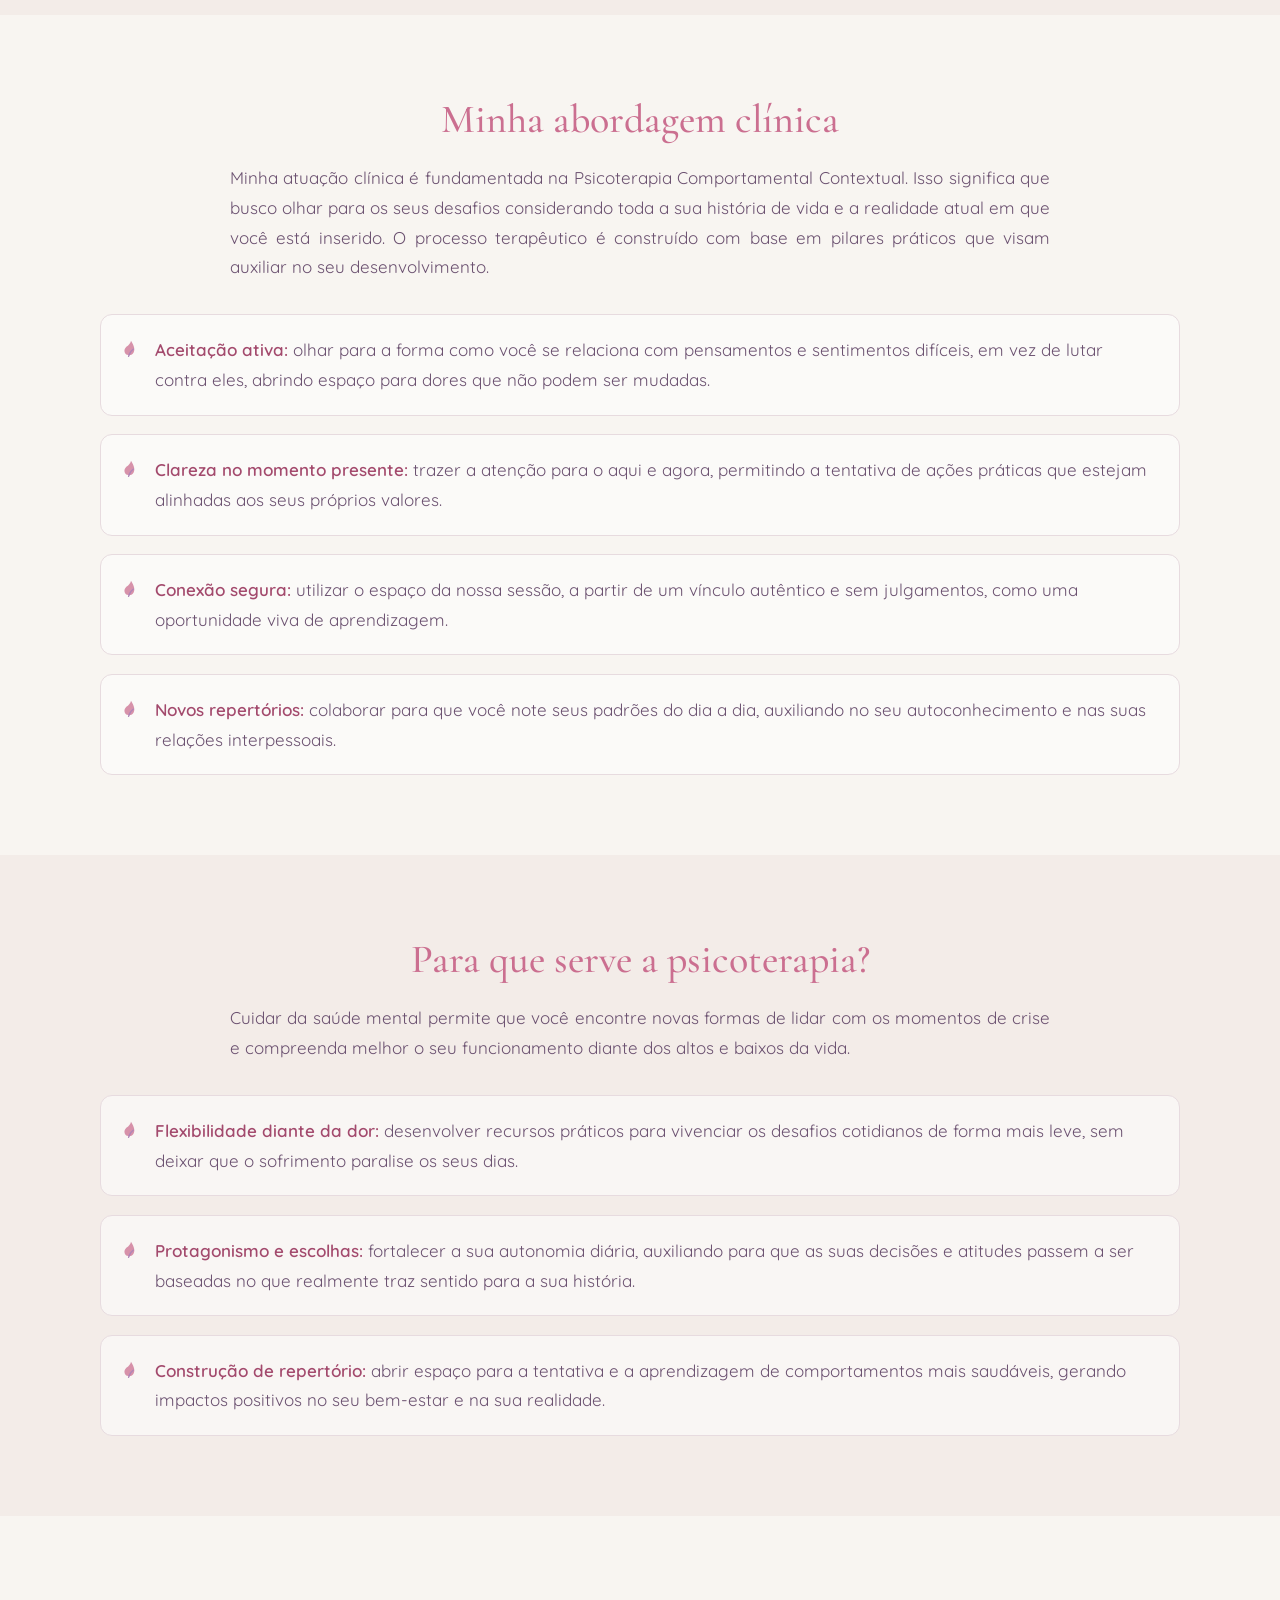
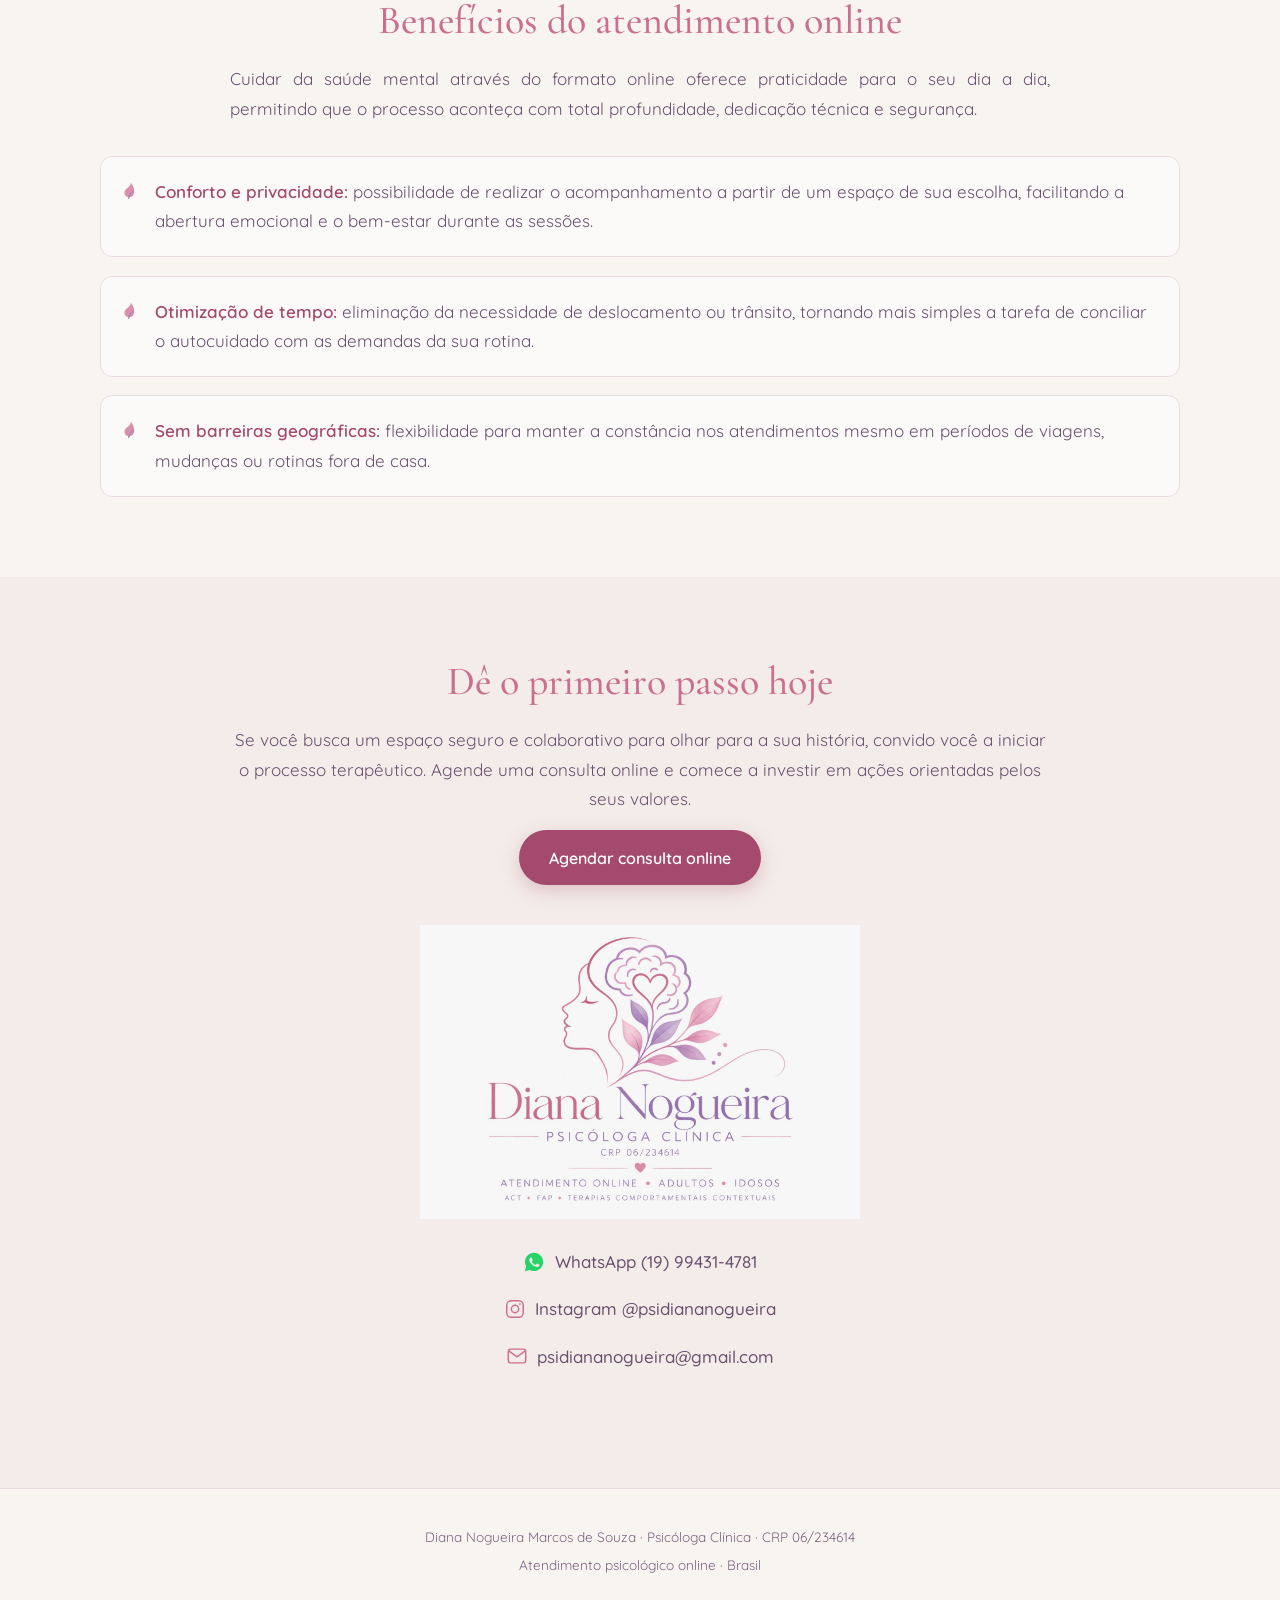
==== commit e27626b5: "Revert to the original layout Diana designed; keep only Instagram Diana asked (via WhatsApp, relayed" ====
--- a/index.html
+++ b/index.html
@@ -12,36 +12,14 @@
 <meta property="og:url" content="https://psidiananogueira.com.br/">
 <meta property="og:title" content="Diana Nogueira — Psicóloga Clínica CRP 06/234614">
 <meta property="og:description" content="Atendimento psicológico online para adultos e idosos. Encontre novas possibilidades para além da dor e construa uma vida guiada pelos seus valores.">
-<meta property="og:image" content="https://psidiananogueira.com.br/assets/og-image.jpg">
-<meta property="og:image:width" content="1200">
-<meta property="og:image:height" content="630">
+<meta property="og:image" content="https://psidiananogueira.com.br/assets/logo.png">
 <meta name="twitter:card" content="summary_large_image">
-<meta name="twitter:image" content="https://psidiananogueira.com.br/assets/og-image.jpg">
 <meta name="theme-color" content="#f8f5f1">
-<meta name="robots" content="index,follow">
-
-<!-- Google Analytics (GA4) -->
-<!-- Substitua "G-XXXXXXXXXX" (nas duas ocorrências abaixo) pelo ID de métricas
-     real do GA4 antes de publicar em produção. Sem um ID válido este script
-     não envia dados a lugar nenhum.
-     Consentimento (LGPD): por padrão o armazenamento de analytics fica
-     "denied" (Google Consent Mode v2). Só passa a "granted" quando a pessoa
-     visitante aceita no aviso de cookies — ver script no fim do <body>. -->
-<script>window.GA_MEASUREMENT_ID = 'G-XXXXXXXXXX';</script>
-<script>
-  window.dataLayer = window.dataLayer || [];
-  function gtag(){ dataLayer.push(arguments); }
-  gtag('consent', 'default', { analytics_storage: 'denied', ad_storage: 'denied' });
-  gtag('js', new Date());
-  gtag('config', window.GA_MEASUREMENT_ID, { anonymize_ip: true });
-</script>
-<script async src="https://www.googletagmanager.com/gtag/js?id=G-XXXXXXXXXX"></script>
-
 <link rel="icon" href="assets/favicon.png" type="image/png">
 <link rel="apple-touch-icon" href="assets/favicon.png">
 <link rel="preconnect" href="https://fonts.googleapis.com">
 <link rel="preconnect" href="https://fonts.gstatic.com" crossorigin>
-<link href="https://fonts.googleapis.com/css2?family=Cormorant+Garamond:ital,wght@0,400;0,500;0,600;1,500&family=Quicksand:wght@400;500;600&display=swap" rel="stylesheet">
+<link href="https://fonts.googleapis.com/css2?family=Cormorant+Garamond:wght@400;500;600&family=Quicksand:wght@400;500;600&display=swap" rel="stylesheet">
 <script type="application/ld+json">
 {
   "@context": "https://schema.org",
@@ -50,7 +28,7 @@
   "alternateName": "Psicóloga Diana Nogueira",
   "description": "Psicóloga clínica (CRP 06/234614). Atendimento psicológico online para adultos e idosos.",
   "url": "https://psidiananogueira.com.br/",
-  "image": "https://psidiananogueira.com.br/assets/foto-about-700.jpg",
+  "image": "https://psidiananogueira.com.br/assets/logo.png",
   "email": "psidiananogueira@gmail.com",
   "telephone": "+5519994314781",
   "sameAs": ["https://www.instagram.com/psidiananogueira/"],
@@ -63,15 +41,144 @@
   }
 }
 </script>
-<link rel="stylesheet" href="assets/site.css">
+<style>
+:root{
+  --bg:#f8f5f1;
+  --bg-alt:#f3ece8;
+  --rose:#cb6f90;
+  --rose-deep:#a34a6d;
+  --lilac:#b084b8;
+  --lilac-text:#856190;
+  --ink:#6b5170;
+  --ink-soft:#7d6482;
+  --line:#e7dbdf;
+  --wa:#25d366;
+  --max:1080px;
+}
+*{box-sizing:border-box}
+html{scroll-behavior:smooth;scroll-padding-top:76px}
+body{
+  margin:0;background:var(--bg);color:var(--ink);
+  font-family:"Quicksand",-apple-system,BlinkMacSystemFont,"Segoe UI",sans-serif;
+  font-size:1.0625rem;line-height:1.75;-webkit-font-smoothing:antialiased;
+}
+img{max-width:100%;display:block}
+a{color:var(--rose-deep)}
+.sr-only{position:absolute;width:1px;height:1px;padding:0;margin:-1px;overflow:hidden;clip:rect(0,0,0,0);white-space:nowrap;border:0}
+
+/* ---------- header / nav ---------- */
+.site-header{
+  position:sticky;top:0;z-index:50;background:rgba(248,245,241,.94);
+  backdrop-filter:saturate(140%) blur(8px);border-bottom:1px solid var(--line);
+}
+.nav{
+  max-width:var(--max);margin:0 auto;padding:.55rem 1.25rem;
+  display:flex;align-items:center;gap:1rem;justify-content:space-between;
+}
+.brand{display:flex;align-items:center;gap:.6rem;text-decoration:none;color:inherit}
+.brand img{display:none}
+.brand span{font-family:"Cormorant Garamond",Georgia,serif;font-size:1.15rem;color:var(--rose-deep);white-space:nowrap}
+.nav-links{display:flex;gap:1.35rem;list-style:none;margin:0;padding:0;flex-wrap:wrap;justify-content:flex-end}
+.nav-links a{
+  text-decoration:none;color:var(--ink-soft);font-size:.9rem;font-weight:500;
+  padding:.25rem 0;border-bottom:1.5px solid transparent;transition:color .2s,border-color .2s;
+}
+.nav-links a:hover,.nav-links a:focus-visible{color:var(--rose-deep);border-color:var(--rose-deep)}
+.nav-toggle{display:none;background:none;border:0;color:var(--rose);font-size:1.6rem;line-height:1;padding:.25rem .5rem;cursor:pointer}
+
+/* ---------- layout ---------- */
+section{padding:5rem 1.25rem}
+section:nth-of-type(even){background:var(--bg-alt)}
+.wrap{max-width:var(--max);margin:0 auto}
+h1,h2,h3{font-family:"Cormorant Garamond",Georgia,serif;font-weight:500;color:var(--rose);margin:0 0 1.25rem;line-height:1.2}
+h1{font-size:clamp(2.2rem,6vw,3.1rem)}
+h2{font-size:clamp(1.9rem,4.4vw,2.5rem);text-align:center}
+p{margin:0 0 1.15rem}
+.lead{font-size:clamp(1.05rem,2.2vw,1.25rem);color:var(--ink-soft)}
+
+/* ---------- hero ---------- */
+.hero{text-align:center;padding-top:4rem;padding-bottom:4.5rem}
+.hero img.logo{width:min(560px,92vw);margin:0 auto 2rem}
+.hero .name{font-family:"Cormorant Garamond",Georgia,serif;font-size:clamp(2.2rem,6vw,3rem);color:var(--rose);margin:0}
+.hero .crp{color:var(--lilac-text);font-size:.95rem;letter-spacing:.04em;margin:.35rem 0 2rem}
+.hero .claim{font-family:"Cormorant Garamond",Georgia,serif;font-size:clamp(1.6rem,3.6vw,2.15rem);color:var(--rose);max-width:760px;margin:0 auto 1.5rem;line-height:1.35}
+.hero .intro{max-width:760px;margin:0 auto 2.25rem;color:var(--ink-soft)}
+
+/* ---------- buttons ---------- */
+.btn{
+  display:inline-flex;align-items:center;gap:.55rem;text-decoration:none;
+  padding:.85rem 1.9rem;border-radius:999px;font-weight:600;font-size:1rem;
+  transition:transform .15s ease,box-shadow .2s ease,background .2s ease;
+}
+.btn:hover{transform:translateY(-2px)}
+.btn-primary{background:var(--rose-deep);color:#fff;box-shadow:0 6px 18px rgba(163,74,109,.26)}
+.btn-primary:hover{background:#93405f}
+.btn-ghost{border:1.5px solid var(--rose-deep);color:var(--rose-deep)}
+.btn-ghost:hover{background:rgba(163,74,109,.08)}
+.btn-row{display:flex;gap:.9rem;flex-wrap:wrap;justify-content:center}
+
+/* ---------- about ---------- */
+.about{display:grid;grid-template-columns:320px 1fr;gap:3rem;align-items:start}
+.about img{border-radius:10px;box-shadow:0 10px 30px rgba(107,81,112,.14);width:100%}
+.about p{text-align:justify;text-justify:inter-word}
+
+/* ---------- pillar lists ---------- */
+.pillars{list-style:none;margin:2rem 0 0;padding:0;display:grid;gap:1.15rem}
+.pillars li{
+  position:relative;padding:1.25rem 1.5rem 1.25rem 3.4rem;background:rgba(255,255,255,.55);
+  border:1px solid var(--line);border-radius:12px;
+}
+.pillars li::before{
+  content:"";position:absolute;left:1.25rem;top:1.5rem;width:20px;height:20px;
+  background:no-repeat center/contain url("data:image/svg+xml,%3Csvg xmlns='http://www.w3.org/2000/svg' viewBox='0 0 24 24' fill='%23cb6f90'%3E%3Cpath d='M12 2c-1 5-5 6-7 9-1.8 2.7-.6 6.6 2.4 8 2.6 1.2 5.8.2 7.4-2.2 2.3-3.4 1.3-8.4-2.8-14.8z' opacity='.75'/%3E%3Cpath d='M9 21c1-4 3-7 6-9' stroke='%23b084b8' stroke-width='1.4' fill='none' stroke-linecap='round'/%3E%3C/svg%3E");
+}
+.pillars strong{color:var(--rose-deep);font-weight:600}
+.section-intro{max-width:820px;margin:0 auto 1rem;text-align:justify}
+
+/* ---------- contact ---------- */
+.contact{text-align:center}
+.contact img.logo{width:min(440px,88vw);margin:2.5rem auto 1.75rem}
+.contact .name{font-family:"Cormorant Garamond",Georgia,serif;font-size:2rem;color:var(--rose);margin:0}
+.contact .crp{color:var(--lilac-text);font-size:.9rem;margin:.3rem 0 2rem}
+.contact-list{list-style:none;padding:0;margin:0 0 2rem;display:grid;gap:.8rem;justify-content:center}
+.contact-list a{display:inline-flex;align-items:center;gap:.6rem;text-decoration:none;color:var(--ink);font-weight:500}
+.contact-list a:hover{color:var(--rose-deep)}
+.contact-list svg{width:22px;height:22px;flex:none}
+
+/* ---------- floating whatsapp ---------- */
+.wa-float{
+  position:fixed;right:1.1rem;bottom:1.1rem;z-index:60;width:56px;height:56px;border-radius:50%;
+  background:var(--wa);display:grid;place-items:center;box-shadow:0 6px 18px rgba(0,0,0,.22);
+}
+.wa-float svg{width:30px;height:30px;fill:#fff}
+
+/* ---------- footer ---------- */
+footer{background:var(--bg);border-top:1px solid var(--line);padding:2rem 1.25rem;text-align:center;font-size:.85rem;color:var(--ink-soft)}
+footer p{margin:.25rem 0}
+
+@media (max-width:820px){
+  .about{grid-template-columns:1fr;gap:2rem}
+  .about img{max-width:300px;margin:0 auto}
+  .nav-toggle{display:block}
+  .nav-links{
+    display:none;position:absolute;left:0;right:0;top:100%;flex-direction:column;
+    background:var(--bg);border-bottom:1px solid var(--line);padding:1rem 1.5rem;gap:.9rem;
+    justify-content:flex-start;align-items:flex-start;
+  }
+  .nav-links.open{display:flex}
+  .nav{position:relative}
+  section{padding:3.5rem 1.25rem}
+  .about p,.section-intro{text-align:left}
+}
+</style>
 </head>
 <body>
 
 <header class="site-header">
   <nav class="nav" aria-label="Navegação principal">
     <a class="brand" href="#principal">
-      <span class="brand-name">Diana Nogueira</span>
-      <span class="brand-role">Psicóloga Clínica</span>
+      <img src="assets/logo.png" alt="" aria-hidden="true">
+      <span>Diana Nogueira</span>
     </a>
     <button class="nav-toggle" aria-expanded="false" aria-controls="menu" aria-label="Abrir menu">☰</button>
     <ul class="nav-links" id="menu">
@@ -82,7 +189,6 @@
       <li><a href="#beneficios">Benefícios online</a></li>
       <li><a href="#contato">Contato</a></li>
     </ul>
-    <a class="nav-cta" href="https://wa.me/5519994314781" target="_blank" rel="noopener" data-track="whatsapp" data-track-location="nav">Agendar</a>
   </nav>
 </header>
 
@@ -90,220 +196,108 @@
 
 <section id="principal" class="hero">
   <div class="wrap">
-    <picture class="hero-logo">
-      <source type="image/webp" srcset="assets/logo-600.webp 600w, assets/logo-1200.webp 1200w" sizes="(max-width:600px) 220px, 300px">
-      <img src="assets/logo-1200.jpg" srcset="assets/logo-600.jpg 600w, assets/logo-1200.jpg 1200w" sizes="(max-width:600px) 220px, 300px" width="1200" height="800" alt="Logotipo Diana Nogueira — psicóloga clínica">
-    </picture>
-    <div class="hero-copy center">
-      <p class="hero-eyebrow">Diana Nogueira · <strong>Psicóloga Clínica</strong> · CRP 06/234614</p>
-      <h1>Encontre novas possibilidades para além da dor e construa uma vida guiada pelos seus valores.</h1>
-      <p class="hero-lead">Atendimento psicológico online para adultos e idosos, com abordagem em Psicoterapia Comportamental Contextual — um espaço para viver o momento presente, com abertura às experiências e alinhamento ao que realmente importa para você.</p>
-      <ul class="hero-tags">
-        <li>Atendimento 100% online</li>
-        <li>Adultos e idosos</li>
-        <li>Abordagem contextual</li>
-      </ul>
-      <div class="btn-row center">
-        <a class="btn btn-primary" href="https://wa.me/5519994314781" target="_blank" rel="noopener" data-track="whatsapp" data-track-location="hero">Agendar pelo WhatsApp</a>
-        <a class="btn btn-ghost" href="#sobre">Conhecer meu trabalho</a>
+    <img class="logo" src="assets/logo.png" alt="Logotipo Diana Nogueira — psicóloga clínica">
+    <h1 class="sr-only">Diana Nogueira — Psicóloga Clínica</h1>
+    <p class="claim">Encontre novas possibilidades para além da dor e construa uma vida guiada pelos seus valores.</p>
+    <p class="intro lead">Atendimento psicológico online para adultos e idosos. Através de uma abordagem focada em abrir caminhos para viver o momento presente, com abertura às experiências e alinhamento aos valores pessoais.</p>
+    <div class="btn-row">
+      <a class="btn btn-primary" href="https://wa.me/5519994314781" target="_blank" rel="noopener">Agendar pelo WhatsApp</a>
+      <a class="btn btn-ghost" href="#sobre">Conhecer meu trabalho</a>
+    </div>
+  </div>
+</section>
+
+<section id="sobre">
+  <div class="wrap">
+    <h2>Sobre mim</h2>
+    <div class="about">
+      <img src="assets/foto.png" alt="Diana Nogueira, psicóloga clínica" loading="lazy">
+      <div>
+        <p>Me chamo Diana Nogueira Marcos de Souza (CRP 06/234614), sou psicóloga clínica dedicada a oferecer um espaço de acolhimento seguro, ético e livre de julgamentos. Atendo adultos e idosos exclusivamente online, proporcionando o conforto e a flexibilidade necessários para priorizar e cuidar da saúde mental.</p>
+        <p>Minha prática é voltada para o atendimento individual, pautada por uma escuta qualificada e pela construção de uma aliança terapêutica sólida. O meu objetivo clínico é caminhar ao seu lado a partir do momento presente e de uma conexão autêntica, oferecendo suporte técnico e humano para tentar auxiliar no desenvolvimento da flexibilidade psicológica e no compromisso com ações alinhadas aos seus valores.</p>
       </div>
     </div>
   </div>
 </section>
 
-<section id="confianca" class="trust">
-  <div class="wrap">
-    <div class="trust-grid">
-      <div>
-        <h3>Registro profissional ativo</h3>
-        <p>CRP 06/234614, verificável publicamente no cadastro do <a href="https://cfp.org.br/" target="_blank" rel="noopener">Conselho Federal de Psicologia</a>.</p>
-      </div>
-      <div>
-        <h3>Sigilo profissional</h3>
-        <p>Tudo o que é compartilhado nas sessões é protegido pelo Código de Ética Profissional do Psicólogo.</p>
-      </div>
-      <div>
-        <h3>Atendimento online regulamentado</h3>
-        <p>A psicoterapia por vídeo é reconhecida pelo CFP, com as mesmas garantias éticas do atendimento presencial.</p>
-      </div>
+<section id="abordagem">
+  <div class="wrap">
+    <h2>Minha abordagem clínica</h2>
+    <p class="section-intro">Minha atuação clínica é fundamentada na Psicoterapia Comportamental Contextual. Isso significa que busco olhar para os seus desafios considerando toda a sua história de vida e a realidade atual em que você está inserido. O processo terapêutico é construído com base em pilares práticos que visam auxiliar no seu desenvolvimento.</p>
+    <ul class="pillars">
+      <li><strong>Aceitação ativa:</strong> olhar para a forma como você se relaciona com pensamentos e sentimentos difíceis, em vez de lutar contra eles, abrindo espaço para dores que não podem ser mudadas.</li>
+      <li><strong>Clareza no momento presente:</strong> trazer a atenção para o aqui e agora, permitindo a tentativa de ações práticas que estejam alinhadas aos seus próprios valores.</li>
+      <li><strong>Conexão segura:</strong> utilizar o espaço da nossa sessão, a partir de um vínculo autêntico e sem julgamentos, como uma oportunidade viva de aprendizagem.</li>
+      <li><strong>Novos repertórios:</strong> colaborar para que você note seus padrões do dia a dia, auxiliando no seu autoconhecimento e nas suas relações interpessoais.</li>
+    </ul>
+  </div>
+</section>
+
+<section id="psicoterapia">
+  <div class="wrap">
+    <h2>Para que serve a psicoterapia?</h2>
+    <p class="section-intro">Cuidar da saúde mental permite que você encontre novas formas de lidar com os momentos de crise e compreenda melhor o seu funcionamento diante dos altos e baixos da vida.</p>
+    <ul class="pillars">
+      <li><strong>Flexibilidade diante da dor:</strong> desenvolver recursos práticos para vivenciar os desafios cotidianos de forma mais leve, sem deixar que o sofrimento paralise os seus dias.</li>
+      <li><strong>Protagonismo e escolhas:</strong> fortalecer a sua autonomia diária, auxiliando para que as suas decisões e atitudes passem a ser baseadas no que realmente traz sentido para a sua história.</li>
+      <li><strong>Construção de repertório:</strong> abrir espaço para a tentativa e a aprendizagem de comportamentos mais saudáveis, gerando impactos positivos no seu bem-estar e na sua realidade.</li>
+    </ul>
+  </div>
+</section>
+
+<section id="beneficios">
+  <div class="wrap">
+    <h2>Benefícios do atendimento online</h2>
+    <p class="section-intro">Cuidar da saúde mental através do formato online oferece praticidade para o seu dia a dia, permitindo que o processo aconteça com total profundidade, dedicação técnica e segurança.</p>
+    <ul class="pillars">
+      <li><strong>Conforto e privacidade:</strong> possibilidade de realizar o acompanhamento a partir de um espaço de sua escolha, facilitando a abertura emocional e o bem-estar durante as sessões.</li>
+      <li><strong>Otimização de tempo:</strong> eliminação da necessidade de deslocamento ou trânsito, tornando mais simples a tarefa de conciliar o autocuidado com as demandas da sua rotina.</li>
+      <li><strong>Sem barreiras geográficas:</strong> flexibilidade para manter a constância nos atendimentos mesmo em períodos de viagens, mudanças ou rotinas fora de casa.</li>
+    </ul>
+  </div>
+</section>
+
+<section id="contato" class="contact">
+  <div class="wrap">
+    <h2>Dê o primeiro passo hoje</h2>
+    <p class="section-intro" style="text-align:center">Se você busca um espaço seguro e colaborativo para olhar para a sua história, convido você a iniciar o processo terapêutico. Agende uma consulta online e comece a investir em ações orientadas pelos seus valores.</p>
+    <div class="btn-row">
+      <a class="btn btn-primary" href="https://wa.me/5519994314781" target="_blank" rel="noopener">Agendar consulta online</a>
     </div>
-    <p class="trust-note">Prefere ouvir de quem já foi atendida? Por orientação do Código de Ética da Psicologia, depoimentos de pacientes não são usados aqui como estratégia de divulgação — a confiança se constrói na primeira conversa.</p>
-  </div>
-</section>
-
-<section id="sobre">
-  <div class="wrap about-grid">
-    <div class="about-media reveal">
-      <div class="frame" aria-hidden="true"></div>
-      <picture>
-        <source type="image/webp" srcset="assets/foto-about-400.webp 400w, assets/foto-about-700.webp 700w" sizes="(max-width:900px) 300px, 380px">
-        <img src="assets/foto-about-700.jpg" srcset="assets/foto-about-400.jpg 400w, assets/foto-about-700.jpg 700w" sizes="(max-width:900px) 300px, 380px" width="700" height="1227" alt="Diana Nogueira, psicóloga clínica, em pé, sorrindo" loading="lazy">
-      </picture>
-    </div>
-    <div class="about-copy reveal">
-      <p class="eyebrow">Sobre mim</p>
-      <p class="pull">Um espaço de acolhimento seguro, ético e livre de julgamentos.</p>
-      <p>Me chamo Diana Nogueira Marcos de Souza (CRP 06/234614), sou psicóloga clínica dedicada a oferecer esse espaço a quem busca cuidar da saúde mental. Atendo adultos e idosos exclusivamente online, proporcionando o conforto e a flexibilidade necessários para priorizar esse cuidado.</p>
-      <p>Minha prática é voltada para o atendimento individual, pautada por uma escuta qualificada e pela construção de uma aliança terapêutica sólida. Caminho ao lado de cada pessoa a partir do momento presente e de uma conexão autêntica, oferecendo suporte técnico e humano para tentar auxiliar no desenvolvimento da flexibilidade psicológica e no compromisso com ações alinhadas aos seus valores.</p>
-    </div>
-  </div>
-</section>
-
-<section id="abordagem">
-  <div class="wrap">
-    <div class="section-head left">
-      <p class="eyebrow">Como funciona</p>
-      <h2 style="text-align:left">Minha abordagem clínica</h2>
-      <p class="lead">Minha atuação é fundamentada na Psicoterapia Comportamental Contextual: olhar para os seus desafios considerando toda a sua história de vida e a realidade atual em que você está inserido, a partir de quatro pilares práticos.</p>
-    </div>
-    <ol class="approach-list reveal-group">
-      <li>
-        <span class="num" aria-hidden="true">I</span>
-        <div>
-          <h3>Aceitação ativa</h3>
-          <p>Olhar para a forma como você se relaciona com pensamentos e sentimentos difíceis, em vez de lutar contra eles, abrindo espaço para dores que não podem ser mudadas.</p>
-        </div>
-      </li>
-      <li>
-        <span class="num" aria-hidden="true">II</span>
-        <div>
-          <h3>Momento presente</h3>
-          <p>Trazer a atenção para o aqui e agora, permitindo a tentativa de ações práticas que estejam alinhadas aos seus próprios valores.</p>
-        </div>
-      </li>
-      <li>
-        <span class="num" aria-hidden="true">III</span>
-        <div>
-          <h3>Conexão segura</h3>
-          <p>Utilizar o espaço da nossa sessão, a partir de um vínculo autêntico e sem julgamentos, como uma oportunidade viva de aprendizagem.</p>
-        </div>
-      </li>
-      <li>
-        <span class="num" aria-hidden="true">IV</span>
-        <div>
-          <h3>Novos repertórios</h3>
-          <p>Colaborar para que você note seus padrões do dia a dia, auxiliando no seu autoconhecimento e nas suas relações interpessoais.</p>
-        </div>
-      </li>
-    </ol>
-  </div>
-</section>
-
-<section id="psicoterapia">
-  <div class="wrap">
-    <div class="section-head left">
-      <p class="eyebrow">Por que buscar ajuda</p>
-      <h2 style="text-align:left">Como a psicoterapia pode ajudar</h2>
-      <p class="lead">Cuidar da saúde mental permite que você encontre novas formas de lidar com os momentos de crise e compreenda melhor o seu funcionamento diante dos altos e baixos da vida.</p>
-    </div>
-    <ul class="accent-list reveal-group">
-      <li><strong>Flexibilidade diante da dor.</strong> <span>Desenvolver recursos práticos para vivenciar os desafios cotidianos de forma mais leve, sem deixar que o sofrimento paralise os seus dias.</span></li>
-      <li><strong>Protagonismo e escolhas.</strong> <span>Fortalecer a sua autonomia diária, para que decisões e atitudes passem a ser baseadas no que realmente traz sentido para a sua história.</span></li>
-      <li><strong>Construção de repertório.</strong> <span>Abrir espaço para a tentativa e a aprendizagem de comportamentos mais saudáveis, gerando impactos positivos no seu bem-estar.</span></li>
-    </ul>
-  </div>
-</section>
-
-<section id="beneficios">
-  <div class="wrap">
-    <div class="section-head left">
-      <p class="eyebrow">Atendimento online</p>
-      <h2 style="text-align:left">Feito para caber na sua rotina</h2>
-      <p class="lead">O formato online oferece praticidade para o seu dia a dia, permitindo que o processo aconteça com total profundidade, dedicação técnica e segurança.</p>
-    </div>
-    <div class="col-list reveal-group">
-      <div>
-        <h3>Conforto e privacidade</h3>
-        <p>Realize o acompanhamento a partir de um espaço de sua escolha, facilitando a abertura emocional durante as sessões.</p>
-      </div>
-      <div>
-        <h3>Otimização de tempo</h3>
-        <p>Sem deslocamento ou trânsito — mais simples conciliar o autocuidado com as demandas da sua rotina.</p>
-      </div>
-      <div>
-        <h3>Sem barreiras geográficas</h3>
-        <p>Constância nos atendimentos mesmo em períodos de viagens, mudanças ou rotinas fora de casa.</p>
-      </div>
-    </div>
-  </div>
-</section>
-
-<section id="contato" class="final-cta">
-  <div class="wrap">
-    <p class="eyebrow" style="color:rgba(251,243,239,.75)">Dê o primeiro passo</p>
-    <h2>Você não precisa esperar chegar ao limite para pedir ajuda.</h2>
-    <p class="lead">Se você busca um espaço seguro e colaborativo para olhar para a sua história, agende uma consulta online e comece a investir em ações orientadas pelos seus valores.</p>
-    <div class="btn-row center">
-      <a class="btn btn-on-dark" href="https://wa.me/5519994314781" target="_blank" rel="noopener" data-track="whatsapp" data-track-location="contato">Agendar consulta online</a>
-    </div>
+    <img class="logo" src="assets/logo.png" alt="" aria-hidden="true">
     <ul class="contact-list">
       <li>
-        <a href="https://wa.me/5519994314781" target="_blank" rel="noopener" data-track="whatsapp" data-track-location="contact-list">
+        <a href="https://wa.me/5519994314781" target="_blank" rel="noopener">
           <svg viewBox="0 0 24 24" fill="#25d366" aria-hidden="true"><path d="M12.04 2C6.58 2 2.13 6.45 2.13 11.91c0 1.75.46 3.45 1.32 4.95L2 22l5.25-1.38a9.9 9.9 0 0 0 4.79 1.22h.01c5.46 0 9.91-4.45 9.91-9.91S17.5 2 12.04 2zm5.8 14.06c-.24.68-1.42 1.31-1.95 1.36-.5.05-.98.24-3.3-.69-2.77-1.09-4.53-3.92-4.67-4.1-.14-.19-1.12-1.49-1.12-2.84s.71-2.02.96-2.29c.25-.28.55-.35.73-.35h.52c.17 0 .4-.06.62.48.24.57.8 1.98.87 2.12.07.14.12.31.02.5-.09.19-.14.31-.28.47-.14.16-.29.36-.42.48-.14.14-.28.29-.12.57.16.28.71 1.17 1.52 1.9 1.05.93 1.93 1.22 2.21 1.36.28.14.44.12.6-.07.17-.19.69-.81.88-1.09.19-.28.37-.23.62-.14.25.09 1.6.75 1.88.89.28.14.46.21.53.33.07.12.07.68-.17 1.36z"/></svg>
           WhatsApp (19) 99431-4781
         </a>
       </li>
       <li>
-        <a href="mailto:psidiananogueira@gmail.com" data-track="email" data-track-location="contact-list">
-          <svg viewBox="0 0 24 24" fill="none" stroke="currentColor" stroke-width="1.6" aria-hidden="true"><rect x="2.5" y="4.5" width="19" height="15" rx="2.5"/><path d="m3 6.5 9 6.5 9-6.5"/></svg>
+        <a href="https://www.instagram.com/psidiananogueira/" target="_blank" rel="noopener">
+          <svg viewBox="0 0 24 24" fill="none" stroke="#cb6f90" stroke-width="1.6" aria-hidden="true"><rect x="3" y="3" width="18" height="18" rx="5"/><circle cx="12" cy="12" r="4"/><circle cx="17.3" cy="6.7" r=".9" fill="#cb6f90" stroke="none"/></svg>
+          Instagram @psidiananogueira
+        </a>
+      </li>
+      <li>
+        <a href="mailto:psidiananogueira@gmail.com">
+          <svg viewBox="0 0 24 24" fill="none" stroke="#cb6f90" stroke-width="1.6" aria-hidden="true"><rect x="2.5" y="4.5" width="19" height="15" rx="2.5"/><path d="m3 6.5 9 6.5 9-6.5"/></svg>
           psidiananogueira@gmail.com
         </a>
       </li>
-      <li>
-        <a href="https://www.instagram.com/psidiananogueira/" target="_blank" rel="noopener" data-track="instagram" data-track-location="contact-list">
-          <svg viewBox="0 0 24 24" fill="none" stroke="currentColor" stroke-width="1.6" aria-hidden="true"><rect x="2.5" y="2.5" width="19" height="19" rx="5.5"/><circle cx="12" cy="12" r="4.2"/><circle cx="17.3" cy="6.7" r=".7" fill="currentColor" stroke="none"/></svg>
-          @psidiananogueira
-        </a>
-      </li>
-    </ul>
-    <p class="signoff">Diana Nogueira Marcos de Souza · Psicóloga Clínica · CRP 06/234614</p>
+    </ul>
   </div>
 </section>
 
 </main>
 
-<a class="wa-float" href="https://wa.me/5519994314781" target="_blank" rel="noopener" aria-label="Conversar no WhatsApp" data-track="whatsapp" data-track-location="floating-button">
+<a class="wa-float" href="https://wa.me/5519994314781" target="_blank" rel="noopener" aria-label="Conversar no WhatsApp">
   <svg viewBox="0 0 24 24" aria-hidden="true"><path d="M12.04 2C6.58 2 2.13 6.45 2.13 11.91c0 1.75.46 3.45 1.32 4.95L2 22l5.25-1.38a9.9 9.9 0 0 0 4.79 1.22h.01c5.46 0 9.91-4.45 9.91-9.91S17.5 2 12.04 2zm5.8 14.06c-.24.68-1.42 1.31-1.95 1.36-.5.05-.98.24-3.3-.69-2.77-1.09-4.53-3.92-4.67-4.1-.14-.19-1.12-1.49-1.12-2.84s.71-2.02.96-2.29c.25-.28.55-.35.73-.35h.52c.17 0 .4-.06.62.48.24.57.8 1.98.87 2.12.07.14.12.31.02.5-.09.19-.14.31-.28.47-.14.16-.29.36-.42.48-.14.14-.28.29-.12.57.16.28.71 1.17 1.52 1.9 1.05.93 1.93 1.22 2.21 1.36.28.14.44.12.6-.07.17-.19.69-.81.88-1.09.19-.28.37-.23.62-.14.25.09 1.6.75 1.88.89.28.14.46.21.53.33.07.12.07.68-.17 1.36z"/></svg>
 </a>
 
-<footer class="site-footer">
-  <div class="wrap footer-grid">
-    <div class="footer-brand">
-      <span class="footer-name">Diana Nogueira</span>
-      <p>Psicóloga Clínica · CRP 06/234614</p>
-      <p>Atendimento psicológico online para adultos e idosos, com abordagem comportamental contextual.</p>
-    </div>
-    <nav class="footer-links" aria-label="Links do rodapé">
-      <h3>Navegação</h3>
-      <a href="#sobre">Sobre mim</a>
-      <a href="#abordagem">Minha abordagem</a>
-      <a href="#psicoterapia">Psicoterapia para quê?</a>
-      <a href="#beneficios">Benefícios online</a>
-      <a href="#confianca">Ética e confiança</a>
-      <a href="#contato">Contato</a>
-    </nav>
-    <div class="footer-contact">
-      <h3>Contato</h3>
-      <a href="https://wa.me/5519994314781" target="_blank" rel="noopener" data-track="whatsapp" data-track-location="footer">WhatsApp (19) 99431-4781</a>
-      <a href="mailto:psidiananogueira@gmail.com" data-track="email" data-track-location="footer">psidiananogueira@gmail.com</a>
-      <a href="https://www.instagram.com/psidiananogueira/" target="_blank" rel="noopener" data-track="instagram" data-track-location="footer">@psidiananogueira</a>
-    </div>
-  </div>
-  <div class="wrap footer-bottom">
-    <p>© <span id="year"></span> Diana Nogueira Marcos de Souza. Todos os direitos reservados. · <a href="privacidade.html">Privacidade</a></p>
-    <a class="to-top" href="#principal">↑ Voltar ao topo</a>
-  </div>
+<footer>
+  <p>Diana Nogueira Marcos de Souza · Psicóloga Clínica · CRP 06/234614</p>
+  <p>Atendimento psicológico online · Brasil</p>
 </footer>
-
-<div class="cookie-banner" id="cookie-banner" role="dialog" aria-label="Aviso de cookies">
-  <div class="wrap">
-    <p>Usamos cookies de análise (Google Analytics) apenas para entender como o site é utilizado. Nenhum dado é vendido ou compartilhado com terceiros para fins publicitários. Saiba mais na <a href="privacidade.html">Política de Privacidade</a>.</p>
-    <div class="cookie-actions">
-      <button type="button" class="decline" id="cookie-decline">Recusar</button>
-      <button type="button" class="accept" id="cookie-accept">Aceitar</button>
-    </div>
-  </div>
-</div>
 
 <script>
 (function(){
@@ -312,105 +306,9 @@
   btn.addEventListener('click', function(){
     var open = menu.classList.toggle('open');
     btn.setAttribute('aria-expanded', open);
-    btn.textContent = open ? '✕' : '☰';
   });
   menu.addEventListener('click', function(e){
-    if (e.target.tagName === 'A') {
-      menu.classList.remove('open');
-      btn.setAttribute('aria-expanded','false');
-      btn.textContent = '☰';
-    }
-  });
-})();
-
-// footer year
-(function(){
-  var year = document.getElementById('year');
-  if (year) year.textContent = new Date().getFullYear();
-})();
-
-// LGPD cookie consent (gates Google Consent Mode's analytics_storage)
-(function(){
-  var KEY = 'diana-cookie-consent';
-  var banner = document.getElementById('cookie-banner');
-  var accept = document.getElementById('cookie-accept');
-  var decline = document.getElementById('cookie-decline');
-  if (!banner || !accept || !decline) return;
-
-  function applyConsent(choice){
-    if (typeof gtag === 'function') {
-      gtag('consent', 'update', {
-        analytics_storage: choice === 'granted' ? 'granted' : 'denied'
-      });
-    }
-  }
-
-  var stored = localStorage.getItem(KEY);
-  if (stored === 'granted' || stored === 'denied') {
-    applyConsent(stored);
-  } else {
-    banner.classList.add('show');
-  }
-
-  accept.addEventListener('click', function(){
-    localStorage.setItem(KEY, 'granted');
-    applyConsent('granted');
-    banner.classList.remove('show');
-  });
-  decline.addEventListener('click', function(){
-    localStorage.setItem(KEY, 'denied');
-    applyConsent('denied');
-    banner.classList.remove('show');
-  });
-})();
-
-// scroll-reveal animations (skipped entirely for prefers-reduced-motion)
-(function(){
-  if (!('IntersectionObserver' in window)) return;
-  if (window.matchMedia('(prefers-reduced-motion: reduce)').matches) return;
-  var targets = document.querySelectorAll('.reveal, .reveal-group');
-  var io = new IntersectionObserver(function(entries){
-    entries.forEach(function(entry){
-      if (entry.isIntersecting) {
-        entry.target.classList.add('in-view');
-        io.unobserve(entry.target);
-      }
-    });
-  }, { threshold: 0.15, rootMargin: '0px 0px -40px 0px' });
-  targets.forEach(function(t){ io.observe(t); });
-})();
-
-// active nav link highlighting
-(function(){
-  var sections = document.querySelectorAll('main section[id]');
-  var links = document.querySelectorAll('.nav-links a');
-  if (!sections.length || !links.length || !('IntersectionObserver' in window)) return;
-  var byId = {};
-  links.forEach(function(a){ byId[a.getAttribute('href').slice(1)] = a; });
-  var io = new IntersectionObserver(function(entries){
-    entries.forEach(function(entry){
-      var link = byId[entry.target.id];
-      if (!link) return;
-      if (entry.isIntersecting) {
-        links.forEach(function(a){ a.classList.remove('active'); });
-        link.classList.add('active');
-      }
-    });
-  }, { rootMargin: '-45% 0px -50% 0px' });
-  sections.forEach(function(s){ io.observe(s); });
-})();
-
-// Google Analytics contact-click events
-(function(){
-  document.querySelectorAll('[data-track]').forEach(function(el){
-    el.addEventListener('click', function(){
-      if (typeof gtag === 'function') {
-        gtag('event', 'contact_click', {
-          method: el.getAttribute('data-track'),
-          location: el.getAttribute('data-track-location') || 'unknown'
-        });
-      }
-    });
+    if (e.target.tagName === 'A') { menu.classList.remove('open'); btn.setAttribute('aria-expanded','false'); }
   });
 })();
 </script>
